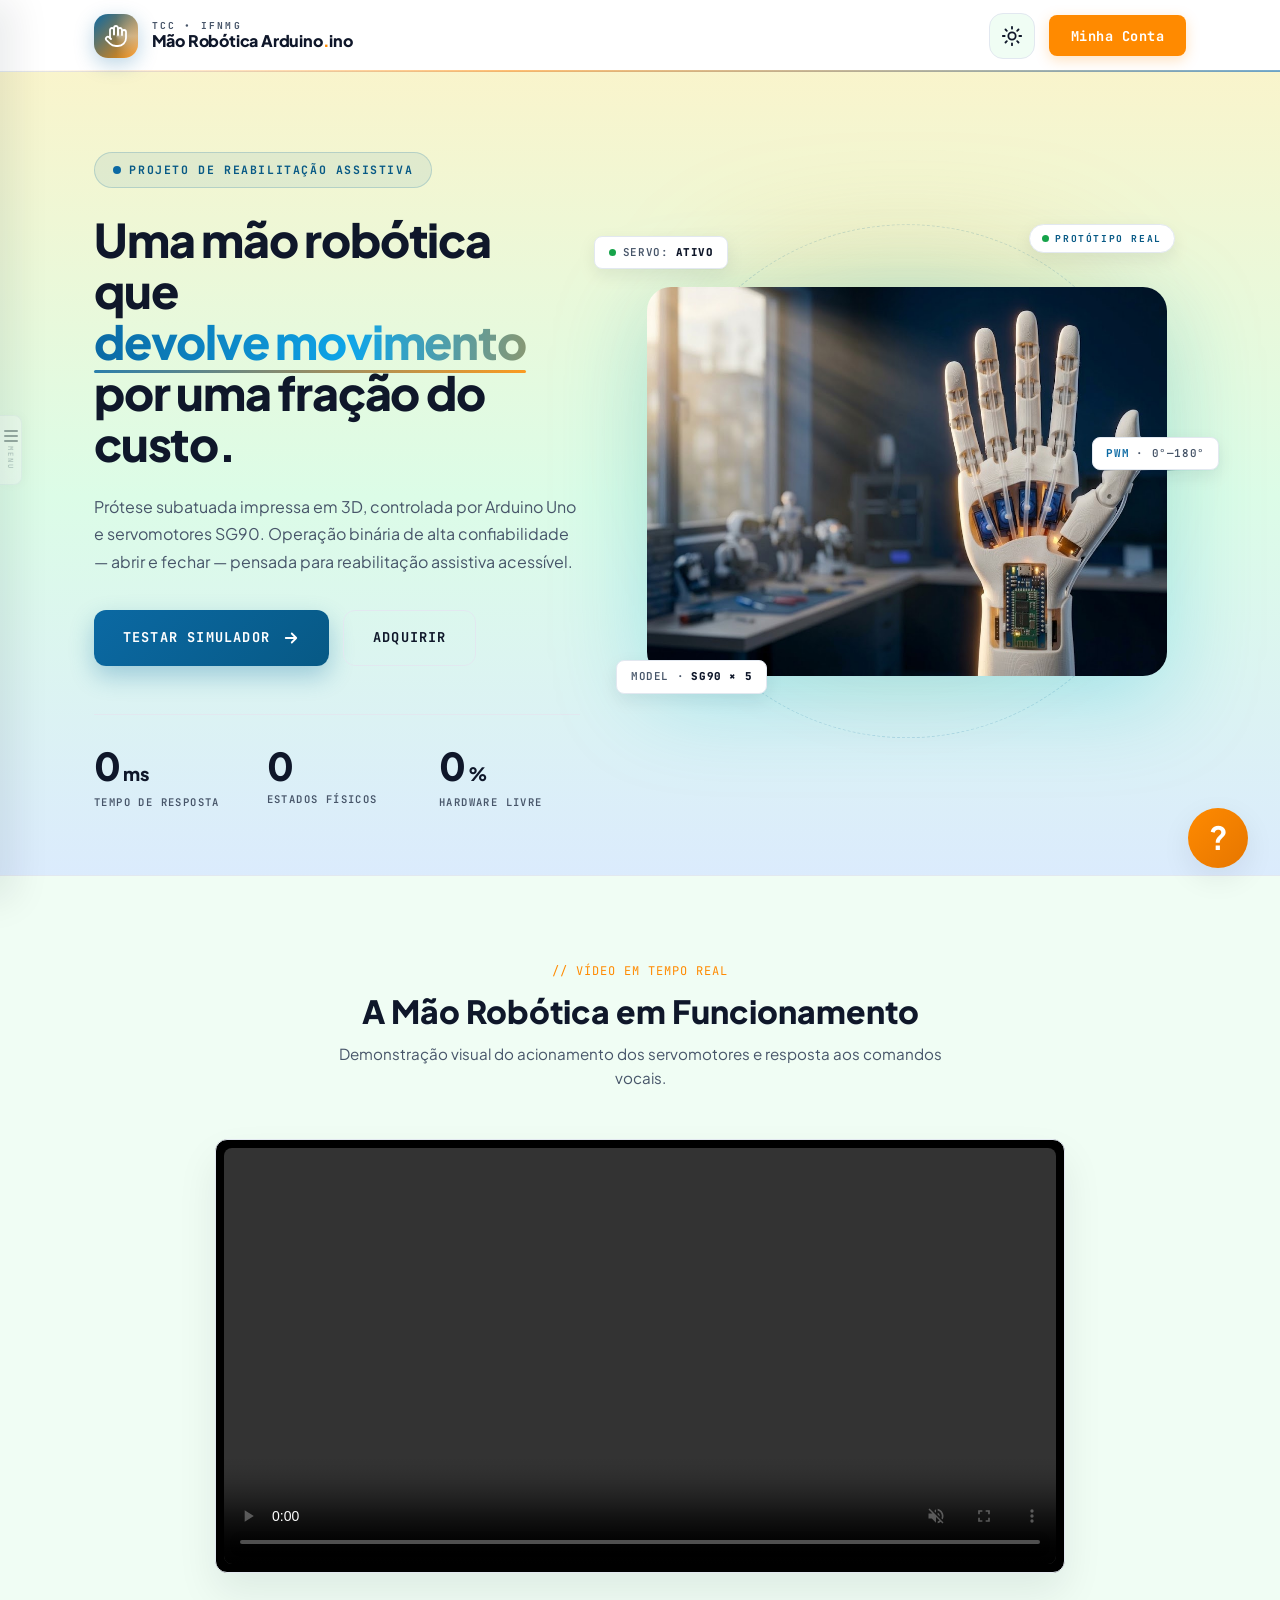
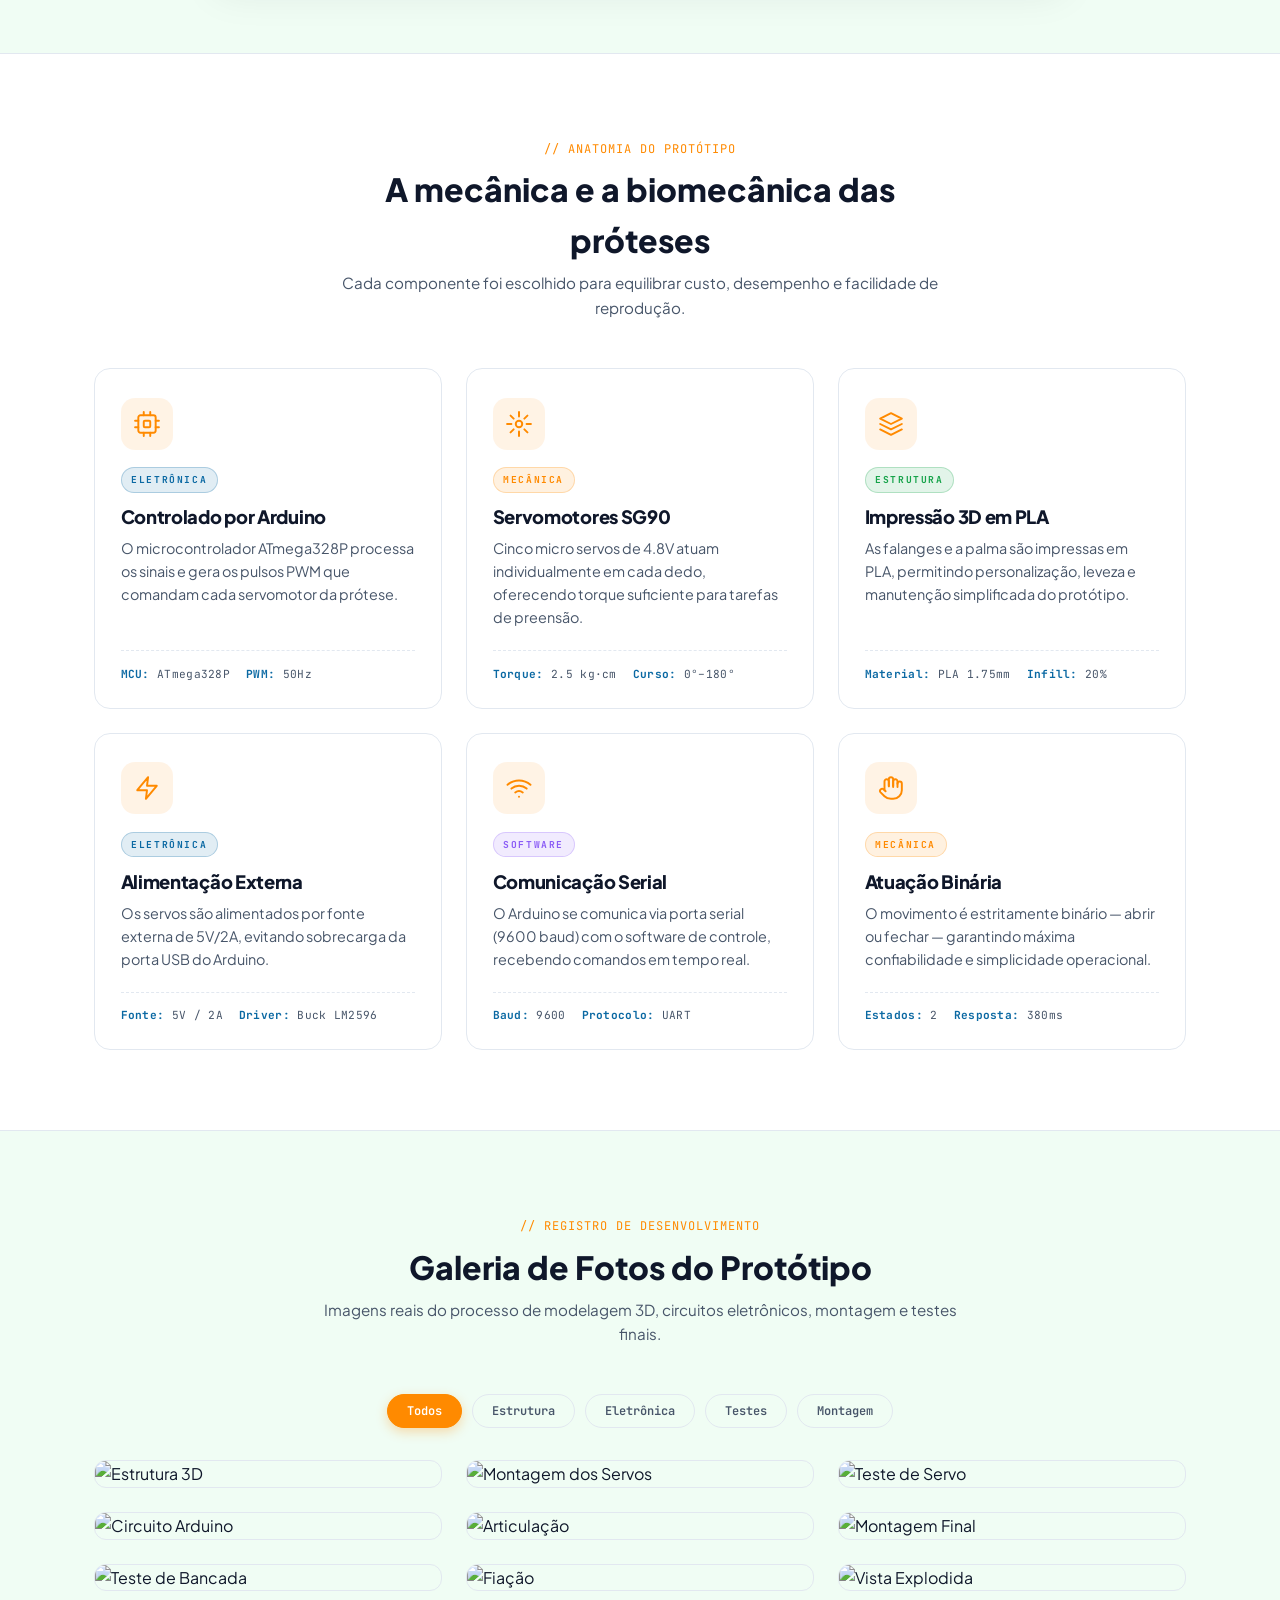
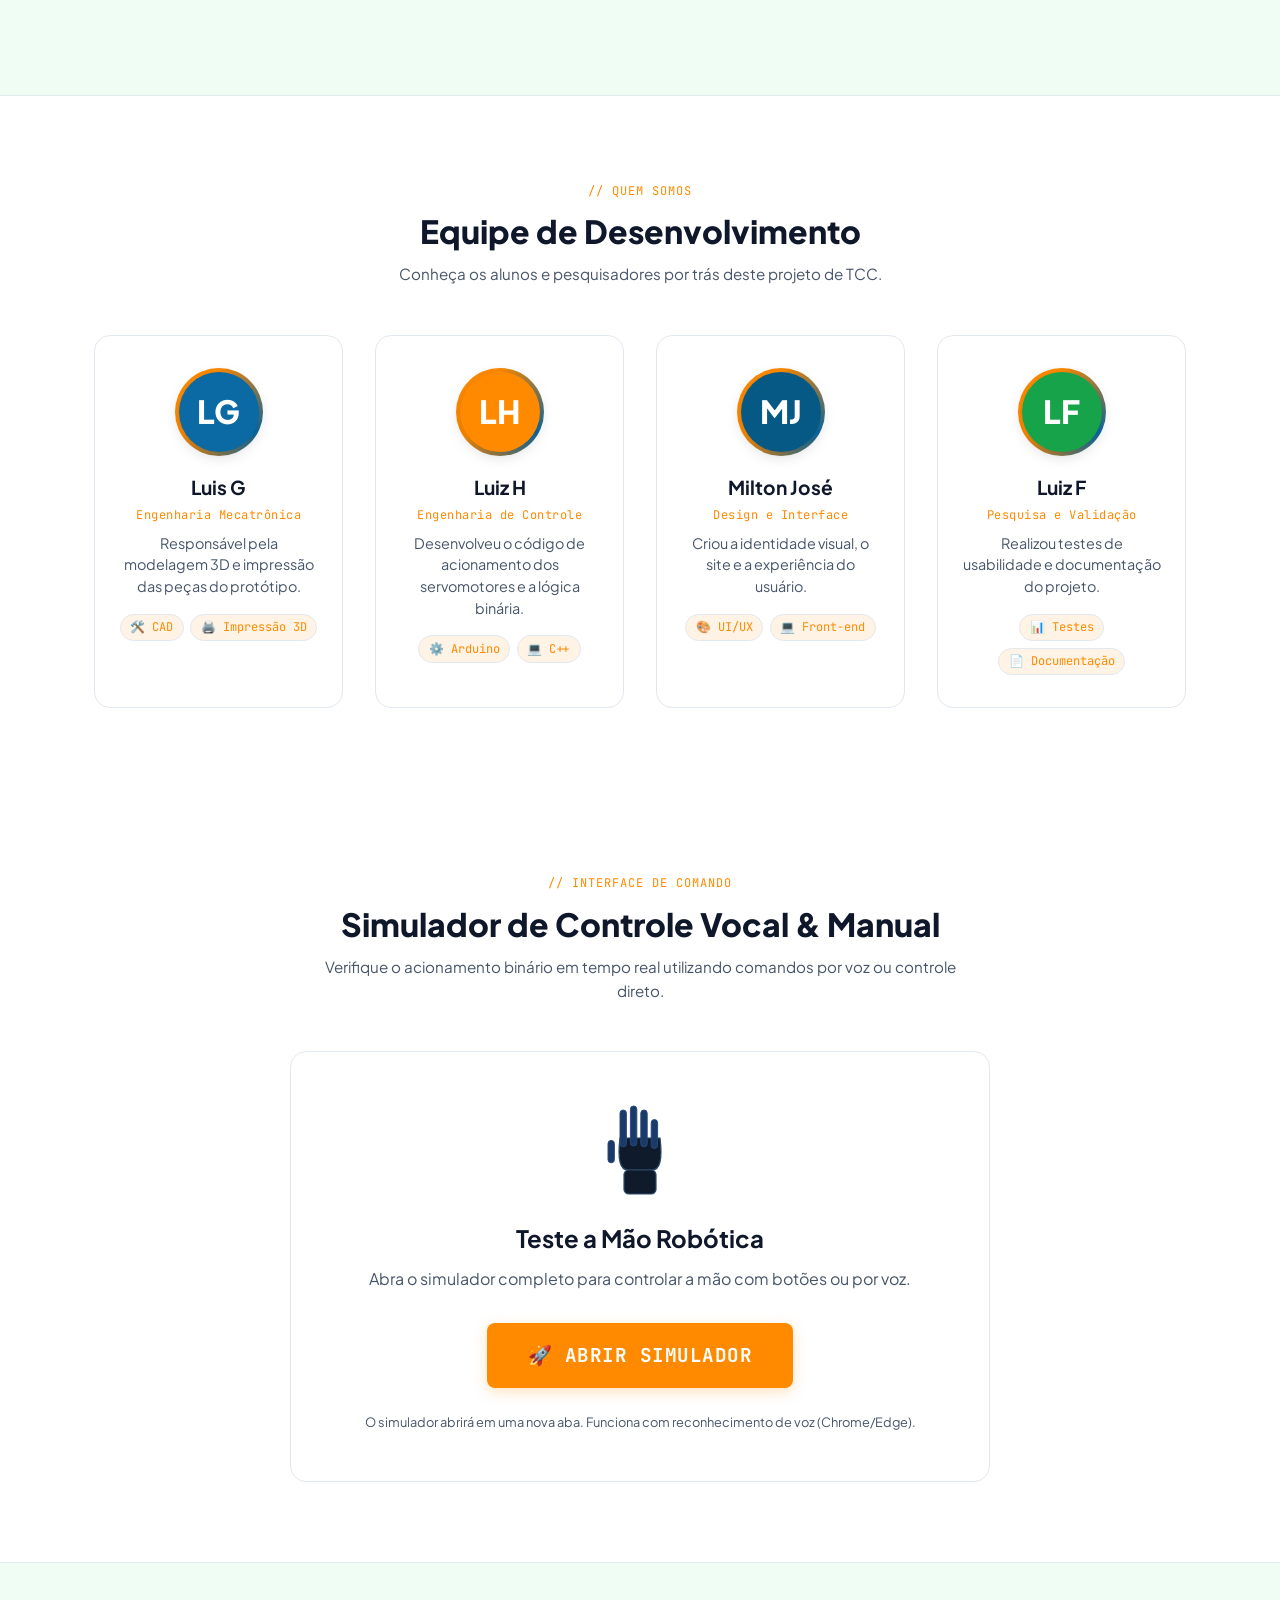
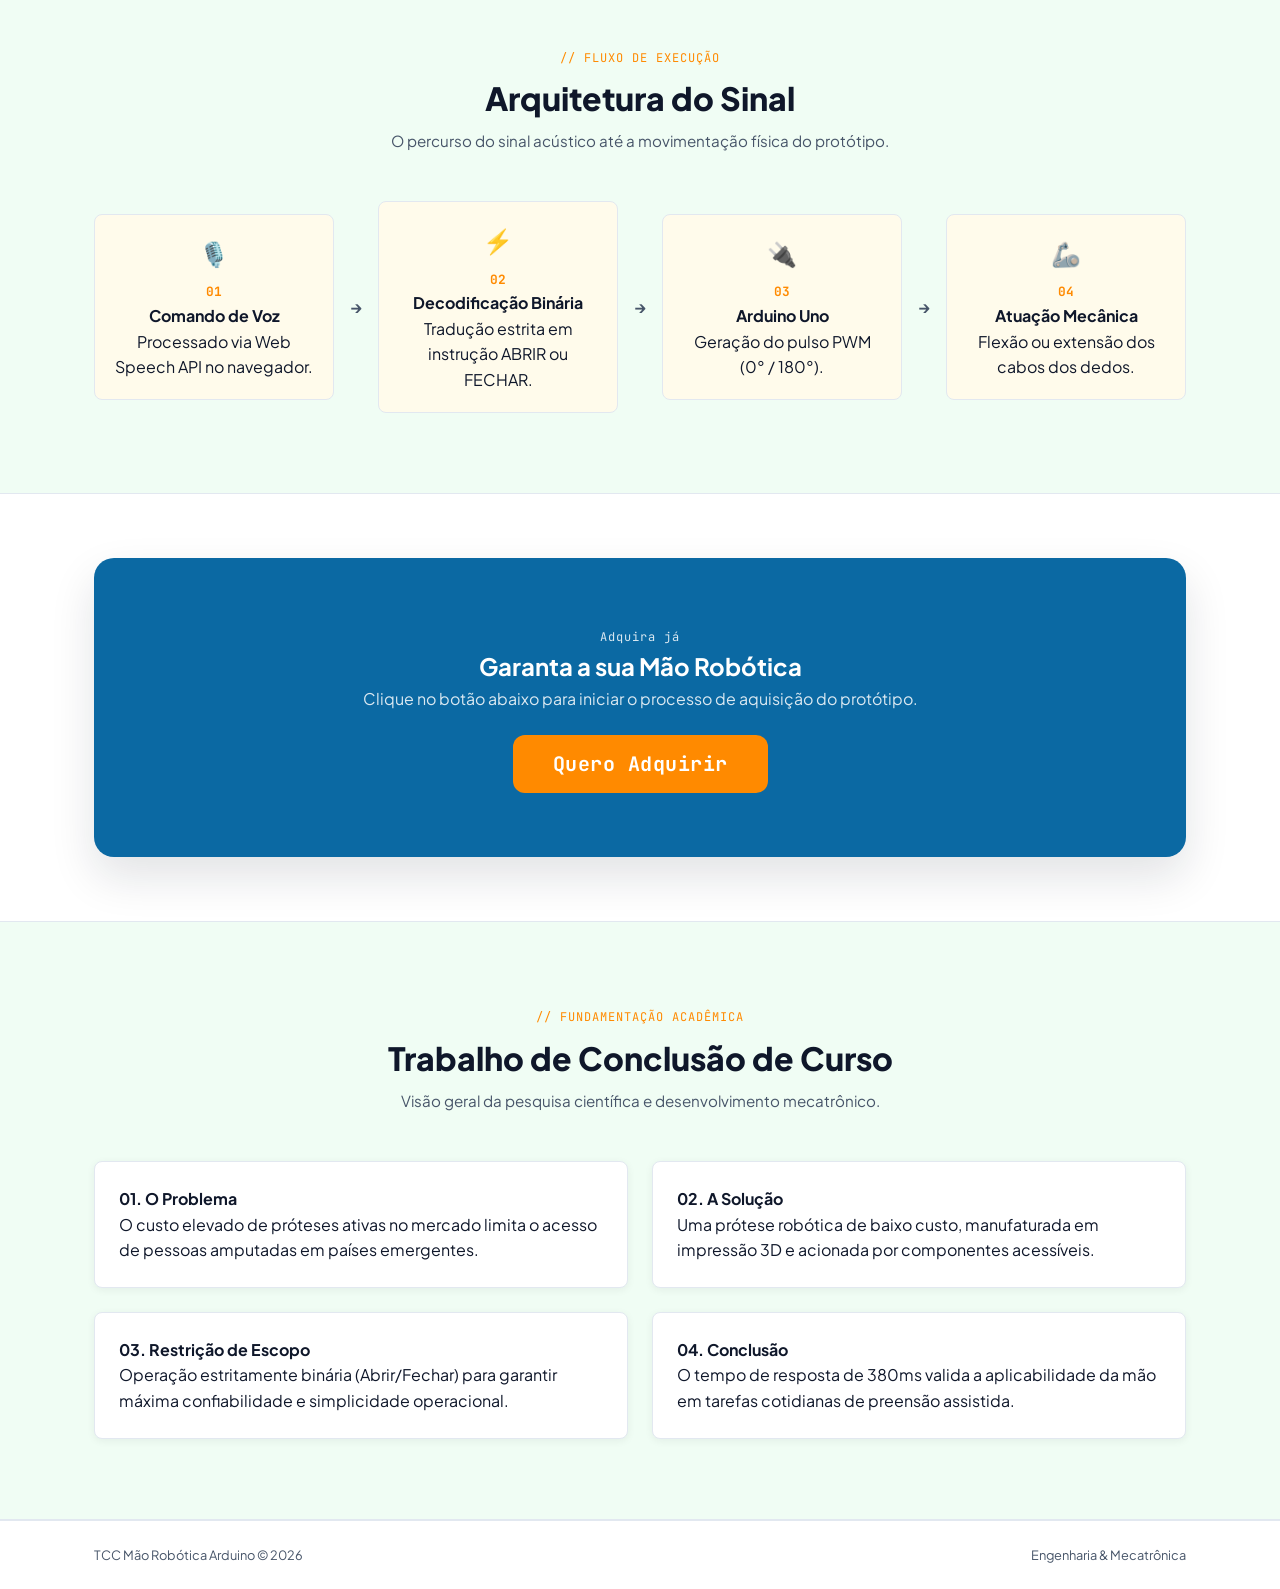
==== index.html @ f08c38d6 "Add files via upload" ====
<!DOCTYPE html>
<html lang="pt-BR" data-theme="light">
<head>
  <meta charset="UTF-8" />
  <meta name="viewport" content="width=device-width, initial-scale=1.0" />
  <title>TCC | Mão Robótica Controlada por Arduino</title>

  <link rel="preconnect" href="https://fonts.googleapis.com" />
  <link rel="preconnect" href="https://fonts.gstatic.com" crossorigin />
  <link href="https://fonts.googleapis.com/css2?family=JetBrains+Mono:ital,wght@0,400;0,600;0,800;1,400&family=Plus+Jakarta+Sans:wght@400;500;600;700;800;900&display=swap" rel="stylesheet" />

  <link rel="stylesheet" href="styles.css" />
</head>
<body>
  
  <canvas id="animated-bg" aria-hidden="true"></canvas>
  <canvas id="bg-canvas-dark"></canvas>
  <canvas id="bg-canvas-light"></canvas>

  <div class="ambient-bg">
    <div class="blob blob-1"></div>
    <div class="blob blob-2"></div>
    <div class="grid-overlay"></div>
  </div>

  <!-- SIDEBAR -->
  <div id="sidebarTriggerZone" class="sidebar-trigger-zone"></div>
  <aside id="hoverSidebar" class="hover-sidebar">
    <div class="sidebar-header">
      <div class="tech-tag">LABORATÓRIO MECATRÔNICO</div>
      <span class="sidebar-title">Mão Robótica v1.0</span>
    </div>
    <nav class="sidebar-nav">
      <a href="#inicio" class="sidebar-link active">Início</a>
      <a href="#demonstracao-video" class="sidebar-link">O Protótipo em Ação</a>
      <a href="#visao-laboratorio" class="sidebar-link">Anatomia do Protótipo</a>
      <a href="#galeria" class="sidebar-link">Galeria do Projeto</a>
      <a href="#equipe" class="sidebar-link">Nossa Equipe</a>
      <a href="#simulador" class="sidebar-link">Simulador Binário</a>
      <a href="#como-funciona" class="sidebar-link">Arquitetura Técnica</a>
      <a href="#reserva" class="sidebar-link">Agendar Teste</a>
      <a href="#tcc-info" class="sidebar-link">Resumo do TCC</a>
    </nav>
    <div class="sidebar-footer">
      <div id="sidebarUserArea">
        <button class="btn btn-outline btn-full" onclick="window.openAuthModal()">Entrar / Cadastrar</button>
      </div>
    </div>
  </aside>

  <div id="sidebarIndicator" class="sidebar-indicator" title="Menu">
    <span class="hamburger-icon">
      <span></span><span></span><span></span>
    </span>
    <span class="indicator-label">MENU</span>
  </div>

  <!-- NAVBAR -->
  <header class="navbar" id="navbar">
    <div class="container nav-content">
      <a href="#inicio" class="brand">
        <div class="brand-icon">
          <svg viewBox="0 0 24 24" fill="none" stroke="currentColor" stroke-width="1.8" stroke-linecap="round" stroke-linejoin="round">
            <path d="M18 11V6a2 2 0 0 0-4 0v5"/>
            <path d="M14 10V4a2 2 0 0 0-4 0v6"/>
            <path d="M10 10.5V6a2 2 0 0 0-4 0v8"/>
            <path d="M18 8a2 2 0 1 1 4 0v6a8 8 0 0 1-8 8h-2c-2.8 0-4.5-.86-5.99-2.34l-3.6-3.6a2 2 0 0 1 2.83-2.82L7 15"/>
          </svg>
        </div>
        <div class="brand-text">
          <span class="brand-tag">TCC • IFNMG</span>
          <span class="brand-name">Mão Robótica Arduino<span class="accent-dot">.</span>ino</span>
        </div>
      </a>

      <div class="nav-right">
        <button id="themeToggleBtn" class="theme-toggle" title="Alternar tema" aria-label="Alternar tema">
          <svg class="theme-icon sun" viewBox="0 0 24 24" fill="none" stroke="currentColor" stroke-width="2" stroke-linecap="round" stroke-linejoin="round">
            <circle cx="12" cy="12" r="4"/>
            <path d="M12 2v2M12 20v2M4.93 4.93l1.41 1.41M17.66 17.66l1.41 1.41M2 12h2M20 12h2M4.93 19.07l1.41-1.41M17.66 6.34l1.41-1.41"/>
          </svg>
          <svg class="theme-icon moon" viewBox="0 0 24 24" fill="none" stroke="currentColor" stroke-width="2" stroke-linecap="round" stroke-linejoin="round">
            <path d="M21 12.79A9 9 0 1 1 11.21 3 7 7 0 0 0 21 12.79z"/>
          </svg>
        </button>

        <div id="topUserNav">
          <button class="btn btn-primary" onclick="window.openAuthModal()">Minha Conta</button>
        </div>
      </div>
    </div>
  </header>

  <div id="systemToast" class="system-toast hidden"></div>

  <main>
    <!-- HERO -->
    <section id="inicio" class="hero-section">
      <div class="container hero-grid">
        <div class="hero-data">
          <div class="tech-badge badge-live">
            <span class="live-dot"></span>
            PROJETO DE REABILITAÇÃO ASSISTIVA
          </div>

          <h1 class="hero-title">
            Uma mão robótica que
            <span class="hero-gradient">devolve movimento</span>
            por uma fração do custo.
          </h1>

          <p class="hero-description">
            Prótese subatuada impressa em 3D, controlada por Arduino Uno e
            servomotores SG90. Operação binária de alta confiabilidade —
            abrir e fechar — pensada para reabilitação assistiva acessível.
          </p>

          <div class="hero-actions">
            <a href="simulador.html" class="btn-hero-primary">
              <span>TESTAR SIMULADOR</span>
              <svg viewBox="0 0 24 24" fill="none" stroke="currentColor" stroke-width="2.4" stroke-linecap="round" stroke-linejoin="round" class="arrow-icon">
                <path d="M5 12h14M13 6l6 6-6 6"/>
              </svg>
            </a>
            <a href="#como-funciona" class="btn-hero-outline">ADQUIRIR</a>
          </div>

          <div class="proof-bar">
            <div class="proof-card">
              <div class="proof-value">
                <span class="proof-number" data-target="380">0</span><span class="proof-unit">ms</span>
              </div>
              <div class="proof-label">TEMPO DE RESPOSTA</div>
            </div>
            <div class="proof-card">
              <div class="proof-value"><span class="proof-number" data-target="2">0</span></div>
              <div class="proof-label">ESTADOS FÍSICOS</div>
            </div>
            <div class="proof-card">
              <div class="proof-value">
                <span class="proof-number" data-target="100">0</span><span class="proof-unit">%</span>
              </div>
              <div class="proof-label">HARDWARE LIVRE</div>
            </div>
          </div>
        </div>

        <div class="hero-display" data-parallax>
          <div class="hero-hand-stage">
            <div class="float-label label-tl"><span class="label-dot"></span>SERVO: <strong>ATIVO</strong></div>
            <div class="float-label label-r"><span class="label-mono">PWM</span> · 0°—180°</div>
            <div class="float-label label-bl">MODEL · <strong>SG90 × 5</strong></div>

            <div class="hero-ring ring-outer"></div>
            <div class="hero-ring ring-inner"></div>
            <div class="hero-image-glow"></div>

            <img id="heroHandImage" src="imagemmao.jpg" alt="Protótipo da Mão Robótica Arduino" class="hero-hand-image" loading="eager" draggable="false" />

            <div class="hero-image-badge"><span class="badge-dot"></span>PROTÓTIPO REAL</div>
          </div>
        </div>
      </div>
    </section>

    <!-- VÍDEO -->
    <section id="demonstracao-video" class="section-block bg-glass">
      <div class="container">
        <div class="section-header">
          <span class="section-subtitle">// VÍDEO EM TEMPO REAL</span>
          <h2>A Mão Robótica em Funcionamento</h2>
          <p>Demonstração visual do acionamento dos servomotores e resposta aos comandos vocais.</p>
        </div>
        <div class="video-showcase-box">
          <div class="video-frame" style="background: #000; padding: 0.5rem; border-radius: 12px;">
            <video controls autoplay muted loop style="width:100%; max-height:500px; border-radius:8px; display:block;">
              <source src="videomao.mp4" type="video/mp4">
              Seu navegador não suporta vídeo HTML5.
            </video>
          </div>
        </div>
      </div>
    </section>

    <!-- ANATOMIA -->
    <section id="visao-laboratorio" class="section-block">
      <div class="container">
        <div class="section-header">
          <span class="section-subtitle">// ANATOMIA DO PROTÓTIPO</span>
          <h2>A mecânica e a biomecânica das próteses</h2>
          <p>Cada componente foi escolhido para equilibrar custo, desempenho e facilidade de reprodução.</p>
        </div>

        <div class="anatomy-grid">
          <div class="anatomy-card" data-part="arduino">
            <div class="anatomy-icon"><svg viewBox="0 0 24 24" fill="none" stroke="currentColor" stroke-width="1.8" stroke-linecap="round" stroke-linejoin="round"><rect x="4" y="4" width="16" height="16" rx="2"/><rect x="9" y="9" width="6" height="6" rx="1"/><path d="M9 1v3M15 1v3M9 20v3M15 20v3M1 9h3M1 15h3M20 9h3M20 15h3"/></svg></div>
            <span class="anatomy-tag tag-eletronica">ELETRÔNICA</span>
            <h3>Controlado por Arduino</h3>
            <p>O microcontrolador ATmega328P processa os sinais e gera os pulsos PWM que comandam cada servomotor da prótese.</p>
            <div class="anatomy-specs"><span><strong>MCU:</strong> ATmega328P</span><span><strong>PWM:</strong> 50Hz</span></div>
          </div>
          <div class="anatomy-card" data-part="servos">
            <div class="anatomy-icon"><svg viewBox="0 0 24 24" fill="none" stroke="currentColor" stroke-width="1.8" stroke-linecap="round" stroke-linejoin="round"><circle cx="12" cy="12" r="3"/><path d="M12 1v4M12 19v4M4.22 4.22l2.83 2.83M16.95 16.95l2.83 2.83M1 12h4M19 12h4M4.22 19.78l2.83-2.83M16.95 7.05l2.83-2.83"/></svg></div>
            <span class="anatomy-tag tag-mecanica">MECÂNICA</span>
            <h3>Servomotores SG90</h3>
            <p>Cinco micro servos de 4.8V atuam individualmente em cada dedo, oferecendo torque suficiente para tarefas de preensão.</p>
            <div class="anatomy-specs"><span><strong>Torque:</strong> 2.5 kg·cm</span><span><strong>Curso:</strong> 0°–180°</span></div>
          </div>
          <div class="anatomy-card" data-part="estrutura">
            <div class="anatomy-icon"><svg viewBox="0 0 24 24" fill="none" stroke="currentColor" stroke-width="1.8" stroke-linecap="round" stroke-linejoin="round"><path d="M12 2L2 7l10 5 10-5-10-5z"/><path d="M2 17l10 5 10-5"/><path d="M2 12l10 5 10-5"/></svg></div>
            <span class="anatomy-tag tag-estrutura">ESTRUTURA</span>
            <h3>Impressão 3D em PLA</h3>
            <p>As falanges e a palma são impressas em PLA, permitindo personalização, leveza e manutenção simplificada do protótipo.</p>
            <div class="anatomy-specs"><span><strong>Material:</strong> PLA 1.75mm</span><span><strong>Infill:</strong> 20%</span></div>
          </div>
          <div class="anatomy-card" data-part="alimentacao">
            <div class="anatomy-icon"><svg viewBox="0 0 24 24" fill="none" stroke="currentColor" stroke-width="1.8" stroke-linecap="round" stroke-linejoin="round"><path d="M13 2L3 14h9l-1 8 10-12h-9l1-8z"/></svg></div>
            <span class="anatomy-tag tag-eletronica">ELETRÔNICA</span>
            <h3>Alimentação Externa</h3>
            <p>Os servos são alimentados por fonte externa de 5V/2A, evitando sobrecarga da porta USB do Arduino.</p>
            <div class="anatomy-specs"><span><strong>Fonte:</strong> 5V / 2A</span><span><strong>Driver:</strong> Buck LM2596</span></div>
          </div>
          <div class="anatomy-card" data-part="comunicacao">
            <div class="anatomy-icon"><svg viewBox="0 0 24 24" fill="none" stroke="currentColor" stroke-width="1.8" stroke-linecap="round" stroke-linejoin="round"><path d="M5 12.55a11 11 0 0 1 14.08 0"/><path d="M1.42 9a16 16 0 0 1 21.16 0"/><path d="M8.53 16.11a6 6 0 0 1 6.95 0"/><line x1="12" y1="20" x2="12.01" y2="20"/></svg></div>
            <span class="anatomy-tag tag-software">SOFTWARE</span>
            <h3>Comunicação Serial</h3>
            <p>O Arduino se comunica via porta serial (9600 baud) com o software de controle, recebendo comandos em tempo real.</p>
            <div class="anatomy-specs"><span><strong>Baud:</strong> 9600</span><span><strong>Protocolo:</strong> UART</span></div>
          </div>
          <div class="anatomy-card" data-part="atuacao">
            <div class="anatomy-icon"><svg viewBox="0 0 24 24" fill="none" stroke="currentColor" stroke-width="1.8" stroke-linecap="round" stroke-linejoin="round"><path d="M18 11V6a2 2 0 0 0-4 0v5"/><path d="M14 10V4a2 2 0 0 0-4 0v6"/><path d="M10 10.5V6a2 2 0 0 0-4 0v8"/><path d="M18 8a2 2 0 1 1 4 0v6a8 8 0 0 1-8 8h-2c-2.8 0-4.5-.86-5.99-2.34l-3.6-3.6a2 2 0 0 1 2.83-2.82L7 15"/></svg></div>
            <span class="anatomy-tag tag-mecanica">MECÂNICA</span>
            <h3>Atuação Binária</h3>
            <p>O movimento é estritamente binário — abrir ou fechar — garantindo máxima confiabilidade e simplicidade operacional.</p>
            <div class="anatomy-specs"><span><strong>Estados:</strong> 2</span><span><strong>Resposta:</strong> 380ms</span></div>
          </div>
        </div>
      </div>
    </section>

    <!-- GALERIA -->
    <section id="galeria" class="section-block bg-glass">
      <div class="container">
        <div class="section-header">
          <span class="section-subtitle">// REGISTRO DE DESENVOLVIMENTO</span>
          <h2>Galeria de Fotos do Protótipo</h2>
          <p>Imagens reais do processo de modelagem 3D, circuitos eletrônicos, montagem e testes finais.</p>
        </div>

        <div class="gallery-filters">
          <button class="filter-btn active" data-filter="all">Todos</button>
          <button class="filter-btn" data-filter="estrutura">Estrutura</button>
          <button class="filter-btn" data-filter="eletronica">Eletrônica</button>
          <button class="filter-btn" data-filter="teste">Testes</button>
          <button class="filter-btn" data-filter="montagem">Montagem</button>
        </div>

        <div class="gallery-grid masonry">
          <div class="gallery-item" data-category="estrutura" onclick="window.openLightbox('https://images.unsplash.com/photo-1615821086331-834e5c7d1d6d?auto=format&fit=crop&w=1200&q=80', 'Impressão 3D e Estrutura Mecânica - Falanges')">
            <img src="https://images.unsplash.com/photo-1615821086331-834e5c7d1d6d?auto=format&fit=crop&w=600&q=80" alt="Estrutura 3D" />
            <div class="gallery-overlay"><span class="gallery-tag">ESTRUTURA</span><h4>Impressão 3D dos Falanges</h4></div>
          </div>
          <div class="gallery-item" data-category="eletronica" onclick="window.openLightbox('https://images.unsplash.com/photo-1553406830-ef2513450d76?auto=format&fit=crop&w=1200&q=80', 'Placa de Controle Arduino e Fiação')">
            <img src="https://images.unsplash.com/photo-1553406830-ef2513450d76?auto=format&fit=crop&w=600&q=80" alt="Circuito Arduino" />
            <div class="gallery-overlay"><span class="gallery-tag">ELETRÔNICA</span><h4>Módulo Arduino & Servos</h4></div>
          </div>
          <div class="gallery-item" data-category="teste" onclick="window.openLightbox('https://images.unsplash.com/photo-1581091226825-a6a2a5aee158?auto=format&fit=crop&w=1200&q=80', 'Protótipo Completo em Teste de Bancada')">
            <img src="https://images.unsplash.com/photo-1581091226825-a6a2a5aee158?auto=format&fit=crop&w=600&q=80" alt="Teste de Bancada" />
            <div class="gallery-overlay"><span class="gallery-tag">TESTE</span><h4>Ensaio de Preensão</h4></div>
          </div>
          <div class="gallery-item" data-category="montagem" onclick="window.openLightbox('https://images.unsplash.com/photo-1581092335397-9583eb92d232?auto=format&fit=crop&w=1200&q=80', 'Montagem dos Servomotores na Palma')">
            <img src="https://images.unsplash.com/photo-1581092335397-9583eb92d232?auto=format&fit=crop&w=600&q=80" alt="Montagem dos Servos" />
            <div class="gallery-overlay"><span class="gallery-tag">MONTAGEM</span><h4>Instalação dos Servos</h4></div>
          </div>
          <div class="gallery-item" data-category="estrutura" onclick="window.openLightbox('https://images.unsplash.com/photo-1581092160562-40aa08e78837?auto=format&fit=crop&w=1200&q=80', 'Detalhe da Articulação dos Dedos')">
            <img src="https://images.unsplash.com/photo-1581092160562-40aa08e78837?auto=format&fit=crop&w=600&q=80" alt="Articulação" />
            <div class="gallery-overlay"><span class="gallery-tag">ESTRUTURA</span><h4>Detalhe da Articulação</h4></div>
          </div>
          <div class="gallery-item" data-category="eletronica" onclick="window.openLightbox('https://images.unsplash.com/photo-1555664424-778a1e5e1b48?auto=format&fit=crop&w=1200&q=80', 'Fiação e Conexões Elétricas')">
            <img src="https://images.unsplash.com/photo-1555664424-778a1e5e1b48?auto=format&fit=crop&w=600&q=80" alt="Fiação" />
            <div class="gallery-overlay"><span class="gallery-tag">ELETRÔNICA</span><h4>Fiação e Conexões</h4></div>
          </div>
          <div class="gallery-item" data-category="teste" onclick="window.openLightbox('https://images.unsplash.com/photo-1581093458791-9f302e6d4a4e?auto=format&fit=crop&w=1200&q=80', 'Teste de Resposta dos Servomotores')">
            <img src="https://images.unsplash.com/photo-1581093458791-9f302e6d4a4e?auto=format&fit=crop&w=600&q=80" alt="Teste de Servo" />
            <div class="gallery-overlay"><span class="gallery-tag">TESTE</span><h4>Teste de Resposta</h4></div>
          </div>
          <div class="gallery-item" data-category="montagem" onclick="window.openLightbox('https://images.unsplash.com/photo-1581092918056-0c4c3acd3789?auto=format&fit=crop&w=1200&q=80', 'Montagem Final da Mão Robótica')">
            <img src="https://images.unsplash.com/photo-1581092918056-0c4c3acd3789?auto=format&fit=crop&w=600&q=80" alt="Montagem Final" />
            <div class="gallery-overlay"><span class="gallery-tag">MONTAGEM</span><h4>Montagem Final</h4></div>
          </div>
          <div class="gallery-item" data-category="estrutura" onclick="window.openLightbox('https://images.unsplash.com/photo-1581092580497-e0d23cbdf1dc?auto=format&fit=crop&w=1200&q=80', 'Vista Explodida da Estrutura')">
            <img src="https://images.unsplash.com/photo-1581092580497-e0d23cbdf1dc?auto=format&fit=crop&w=600&q=80" alt="Vista Explodida" />
            <div class="gallery-overlay"><span class="gallery-tag">ESTRUTURA</span><h4>Vista Explodida</h4></div>
          </div>
        </div>
      </div>
    </section>

    <!-- EQUIPE -->
    <section id="equipe" class="section-block">
      <div class="container">
        <div class="section-header">
          <span class="section-subtitle">// QUEM SOMOS</span>
          <h2>Equipe de Desenvolvimento</h2>
          <p>Conheça os alunos e pesquisadores por trás deste projeto de TCC.</p>
        </div>
        <div class="team-grid">
          <div class="team-card" data-tilt>
            <div class="team-avatar-ring"><div class="team-avatar" style="background: var(--institucional);"><span>LG</span></div></div>
            <h3>Luis G</h3><p class="team-role">Engenharia Mecatrônica</p>
            <p class="team-desc">Responsável pela modelagem 3D e impressão das peças do protótipo.</p>
            <div class="team-skills"><span class="skill-chip">🛠️ CAD</span><span class="skill-chip">🖨️ Impressão 3D</span></div>
          </div>
          <div class="team-card" data-tilt>
            <div class="team-avatar-ring"><div class="team-avatar" style="background: var(--accent);"><span>LH</span></div></div>
            <h3>Luiz H</h3><p class="team-role">Engenharia de Controle</p>
            <p class="team-desc">Desenvolveu o código de acionamento dos servomotores e a lógica binária.</p>
            <div class="team-skills"><span class="skill-chip">⚙️ Arduino</span><span class="skill-chip">💻 C++</span></div>
          </div>
          <div class="team-card" data-tilt>
            <div class="team-avatar-ring"><div class="team-avatar" style="background: var(--institucional-dark);"><span>MJ</span></div></div>
            <h3>Milton José</h3><p class="team-role">Design e Interface</p>
            <p class="team-desc">Criou a identidade visual, o site e a experiência do usuário.</p>
            <div class="team-skills"><span class="skill-chip">🎨 UI/UX</span><span class="skill-chip">💻 Front-end</span></div>
          </div>
          <div class="team-card" data-tilt>
            <div class="team-avatar-ring"><div class="team-avatar" style="background: var(--success);"><span>LF</span></div></div>
            <h3>Luiz F</h3><p class="team-role">Pesquisa e Validação</p>
            <p class="team-desc">Realizou testes de usabilidade e documentação do projeto.</p>
            <div class="team-skills"><span class="skill-chip">📊 Testes</span><span class="skill-chip">📄 Documentação</span></div>
          </div>
        </div>
      </div>
    </section>

    <!-- SIMULADOR -->
    <section id="simulador" class="section-block">
      <div class="container">
        <div class="section-header">
          <span class="section-subtitle">// INTERFACE DE COMANDO</span>
          <h2>Simulador de Controle Vocal & Manual</h2>
          <p>Verifique o acionamento binário em tempo real utilizando comandos por voz ou controle direto.</p>
        </div>
        <div style="text-align:center; background: var(--bg-card); border: 1px solid var(--border); border-radius: 16px; padding: 3rem 2rem; max-width: 700px; margin: 0 auto;">
          <div style="width: 80px; height: 100px; margin: 0 auto 1.2rem;">
            <svg viewBox="0 0 100 120" xmlns="http://www.w3.org/2000/svg" style="width:100%; height:100%; display:block;">
              <style>
                .hand-palm-s { fill: #0f1a2a; stroke: #2a4a6a; stroke-width: 1.5; }
                .hand-finger-s { fill: #1a3a6a; stroke: #2a4a7a; stroke-width: 1.2; transform-origin: bottom; animation: fingerMove 2.8s ease-in-out infinite alternate; }
                @keyframes fingerMove { 0% { transform: scaleY(1); } 100% { transform: scaleY(0.3); } }
              </style>
              <path d="M 25,45 Q 20,85 35,85 L 65,85 Q 80,85 75,45 Z" class="hand-palm-s" />
              <rect x="30" y="85" width="40" height="30" rx="6" class="hand-palm-s" />
              <g class="hand-finger-s" style="transform-origin: 14px 72px;"><rect x="10" y="48" width="8" height="28" rx="4" /></g>
              <g class="hand-finger-s" style="transform-origin: 29px 52px;"><rect x="25" y="10" width="8" height="46" rx="4" /></g>
              <g class="hand-finger-s" style="transform-origin: 42px 52px;"><rect x="38" y="5" width="8" height="50" rx="4" /></g>
              <g class="hand-finger-s" style="transform-origin: 55px 52px;"><rect x="51" y="10" width="8" height="46" rx="4" /></g>
              <g class="hand-finger-s" style="transform-origin: 68px 52px;"><rect x="64" y="22" width="8" height="36" rx="4" /></g>
            </svg>
          </div>
          <h3 style="font-size: 1.5rem; margin-bottom: 0.5rem;">Teste a Mão Robótica</h3>
          <p style="color: var(--text-muted); margin-bottom: 2rem;">Abra o simulador completo para controlar a mão com botões ou por voz.</p>
          <a href="simulador.html" target="_blank" class="btn btn-primary" style="font-size:1.2rem; padding:1rem 2.5rem;">🚀 ABRIR SIMULADOR</a>
          <p style="margin-top: 1.5rem; font-size: 0.8rem; color: var(--text-muted);">O simulador abrirá em uma nova aba. Funciona com reconhecimento de voz (Chrome/Edge).</p>
        </div>
      </div>
    </section>

    <!-- PIPELINE -->
    <section id="como-funciona" class="section-block bg-glass">
      <div class="container">
        <div class="section-header">
          <span class="section-subtitle">// FLUXO DE EXECUÇÃO</span>
          <h2>Arquitetura do Sinal</h2>
          <p>O percurso do sinal acústico até a movimentação física do protótipo.</p>
        </div>
        <div class="pipeline-grid">
          <div class="pipe-step"><div class="pipe-icon">🎙️</div><span class="pipe-num">01</span><h4>Comando de Voz</h4><p>Processado via Web Speech API no navegador.</p></div>
          <div class="pipe-arrow">→</div>
          <div class="pipe-step"><div class="pipe-icon">⚡</div><span class="pipe-num">02</span><h4>Decodificação Binária</h4><p>Tradução estrita em instrução ABRIR ou FECHAR.</p></div>
          <div class="pipe-arrow">→</div>
          <div class="pipe-step"><div class="pipe-icon">🔌</div><span class="pipe-num">03</span><h4>Arduino Uno</h4><p>Geração do pulso PWM (0° / 180°).</p></div>
          <div class="pipe-arrow">→</div>
          <div class="pipe-step"><div class="pipe-icon">🦾</div><span class="pipe-num">04</span><h4>Atuação Mecânica</h4><p>Flexão ou extensão dos cabos dos dedos.</p></div>
        </div>
      </div>
    </section>

    <!-- RESERVA -->
    <section id="reserva" class="section-block cta-block">
      <div class="container">
        <div class="cta-card">
          <span class="section-subtitle">Adquira já</span>
          <h2>Garanta a sua Mão Robótica</h2>
          <p>Clique no botão abaixo para iniciar o processo de aquisição do protótipo.</p>
          <button id="btnAdquirir" class="btn btn-cta">Quero Adquirir</button>
          <div id="msgLoginNecessario" class="login-hint" style="display:none;">Faça login para prosseguir com a aquisição.</div>
        </div>
      </div>
    </section>

    <!-- TCC INFO -->
    <section id="tcc-info" class="section-block bg-glass">
      <div class="container">
        <div class="section-header">
          <span class="section-subtitle">// FUNDAMENTAÇÃO ACADÊMICA</span>
          <h2>Trabalho de Conclusão de Curso</h2>
          <p>Visão geral da pesquisa científica e desenvolvimento mecatrônico.</p>
        </div>
        <div class="academic-grid">
          <div class="academic-card"><h4>01. O Problema</h4><p>O custo elevado de próteses ativas no mercado limita o acesso de pessoas amputadas em países emergentes.</p></div>
          <div class="academic-card"><h4>02. A Solução</h4><p>Uma prótese robótica de baixo custo, manufaturada em impressão 3D e acionada por componentes acessíveis.</p></div>
          <div class="academic-card"><h4>03. Restrição de Escopo</h4><p>Operação estritamente binária (Abrir/Fechar) para garantir máxima confiabilidade e simplicidade operacional.</p></div>
          <div class="academic-card"><h4>04. Conclusão</h4><p>O tempo de resposta de 380ms valida a aplicabilidade da mão em tarefas cotidianas de preensão assistida.</p></div>
        </div>
      </div>
    </section>
  </main>

  <!-- MODAL AUTENTICAÇÃO PREMIUM -->
  <div id="authModal" class="modal-backdrop">
    <div class="modal-card auth-card">
      <button class="modal-close-btn" onclick="window.closeAuthModal()">&times;</button>
      
      <div class="auth-header">
        <div class="auth-icon-header">
          <svg viewBox="0 0 24 24" fill="none" stroke="currentColor" stroke-width="2" stroke-linecap="round" stroke-linejoin="round">
            <path d="M20 21v-2a4 4 0 0 0-4-4H8a4 4 0 0 0-4 4v2"></path>
            <circle cx="12" cy="7" r="4"></circle>
          </svg>
        </div>
        <h2 id="authTitle">Bem-vindo de volta</h2>
        <p id="authSubtitle">Acesse sua conta para gerenciar o projeto</p>
      </div>

      <div class="auth-tabs">
        <button id="tabBtnLogin" class="tab-btn active" onclick="window.switchAuthTab('login')">Entrar</button>
        <button id="tabBtnRegister" class="tab-btn" onclick="window.switchAuthTab('register')">Criar Conta</button>
      </div>
      
      <div id="authAlert" class="auth-alert hidden"></div>
      
      <form id="loginForm" class="auth-form-content">
        <div class="field-group input-icon-group">
          <label for="loginEmail">E-mail</label>
          <div class="input-wrapper">
            <svg class="input-icon" viewBox="0 0 24 24" fill="none" stroke="currentColor" stroke-width="2"><path d="M4 4h16c1.1 0 2 .9 2 2v12c0 1.1-.9 2-2 2H4c-1.1 0-2-.9-2-2V6c0-1.1.9-2 2-2z"></path><polyline points="22,6 12,13 2,6"></polyline></svg>
            <input type="email" id="loginEmail" class="input-ctrl" placeholder="seu@email.com" required />
          </div>
        </div>
        <div class="field-group input-icon-group">
          <label for="loginPassword">Senha</label>
          <div class="input-wrapper">
            <svg class="input-icon" viewBox="0 0 24 24" fill="none" stroke="currentColor" stroke-width="2"><rect x="3" y="11" width="18" height="11" rx="2" ry="2"></rect><path d="M7 11V7a5 5 0 0 1 10 0v4"></path></svg>
            <input type="password" id="loginPassword" class="input-ctrl" placeholder="••••••••" required />
            <button type="button" class="toggle-password" onclick="togglePassword('loginPassword', this)">👁️</button>
          </div>
        </div>
        <div class="auth-options">
          <a href="#" onclick="window.resetPassword(event)" class="forgot-link">Esqueceu a senha?</a>
        </div>
        <button type="submit" class="btn btn-primary btn-full" id="btnLoginSubmit">
          <span class="btn-text">Entrar</span>
          <span class="spinner hidden"></span>
        </button>
      </form>

      <form id="registerForm" class="auth-form-content hidden">
        <div class="field-group input-icon-group">
          <label for="regName">Nome Completo</label>
          <div class="input-wrapper">
            <svg class="input-icon" viewBox="0 0 24 24" fill="none" stroke="currentColor" stroke-width="2"><path d="M20 21v-2a4 4 0 0 0-4-4H8a4 4 0 0 0-4 4v2"></path><circle cx="12" cy="7" r="4"></circle></svg>
            <input type="text" id="regName" class="input-ctrl" placeholder="Seu nome completo" required />
          </div>
        </div>
        <div class="field-group input-icon-group">
          <label for="regEmail">E-mail</label>
          <div class="input-wrapper">
            <svg class="input-icon" viewBox="0 0 24 24" fill="none" stroke="currentColor" stroke-width="2"><path d="M4 4h16c1.1 0 2 .9 2 2v12c0 1.1-.9 2-2 2H4c-1.1 0-2-.9-2-2V6c0-1.1.9-2 2-2z"></path><polyline points="22,6 12,13 2,6"></polyline></svg>
            <input type="email" id="regEmail" class="input-ctrl" placeholder="seu@email.com" required />
          </div>
        </div>
        <div class="field-group input-icon-group">
          <label for="regPassword">Senha</label>
          <div class="input-wrapper">
            <svg class="input-icon" viewBox="0 0 24 24" fill="none" stroke="currentColor" stroke-width="2"><rect x="3" y="11" width="18" height="11" rx="2" ry="2"></rect><path d="M7 11V7a5 5 0 0 1 10 0v4"></path></svg>
            <input type="password" id="regPassword" class="input-ctrl" placeholder="Mínimo 6 caracteres" required minlength="6" />
            <button type="button" class="toggle-password" onclick="togglePassword('regPassword', this)">👁️</button>
          </div>
          <div class="password-strength" id="passStrength"></div>
        </div>
        <div class="field-group input-icon-group">
          <label for="regPasswordConfirm">Confirmar Senha</label>
          <div class="input-wrapper">
            <svg class="input-icon" viewBox="0 0 24 24" fill="none" stroke="currentColor" stroke-width="2"><rect x="3" y="11" width="18" height="11" rx="2" ry="2"></rect><path d="M7 11V7a5 5 0 0 1 10 0v4"></path></svg>
            <input type="password" id="regPasswordConfirm" class="input-ctrl" placeholder="••••••••" required />
            <button type="button" class="toggle-password" onclick="togglePassword('regPasswordConfirm', this)">👁️</button>
          </div>
        </div>
        <button type="submit" class="btn btn-primary btn-full" id="btnRegisterSubmit">
          <span class="btn-text">Criar Conta</span>
          <span class="spinner hidden"></span>
        </button>
        <p class="terms-text">Ao criar uma conta, você concorda com nossos <a href="#">Termos de Uso</a> e <a href="#">Política de Privacidade</a>.</p>
      </form>
    </div>
  </div>

  <!-- MODAL CONFIRMAÇÃO DE LOGOUT -->
  <div id="confirmLogoutModal" class="modal-backdrop">
    <div class="modal-card confirm-card">
      <div class="confirm-icon">
        <svg viewBox="0 0 24 24" fill="none" stroke="currentColor" stroke-width="2" stroke-linecap="round" stroke-linejoin="round">
          <path d="M9 21H5a2 2 0 0 1-2-2V5a2 2 0 0 1 2-2h4"></path>
          <polyline points="16 17 21 12 16 7"></polyline>
          <line x1="21" y1="12" x2="9" y2="12"></line>
        </svg>
      </div>
      <h3>Confirmar saída</h3>
      <p>Tem certeza que deseja sair da sua conta? Você precisará fazer login novamente para acessar o conteúdo.</p>
      <div class="confirm-actions">
        <button class="btn btn-outline" onclick="window.cancelLogout()">Cancelar</button>
        <button class="btn btn-danger" onclick="window.confirmLogout()">Sim, sair</button>
      </div>
    </div>
  </div>

  <!-- MODAL LIGHTBOX -->
  <div id="lightboxModal" class="modal-backdrop" onclick="window.closeLightbox()">
    <div class="lightbox-content" onclick="event.stopPropagation()">
      <button class="modal-close-btn" onclick="window.closeLightbox()">&times;</button>
      <img id="lightboxImg" src="" alt="Ampliação de Foto" />
      <div id="lightboxCaption" class="lightbox-caption"></div>
    </div>
  </div>

  <button id="helpBtn" class="help-btn" title="Ajuda / Contato"><span>?</span></button>

  <div id="helpModal" class="help-modal-backdrop">
    <div class="help-modal-content">
      <button class="help-modal-close" id="helpModalClose">&times;</button>
      <h2>💬 Precisa de ajuda?</h2>
      <p>Envie uma mensagem direta para nosso suporte. Responderemos o mais rápido possível.</p>
      <form id="helpForm">
        <div class="field-group"><label for="helpName">Seu nome</label><input type="text" id="helpName" class="input-ctrl" placeholder="Seu nome" required /></div>
        <div class="field-group"><label for="helpEmail">Seu e-mail</label><input type="email" id="helpEmail" class="input-ctrl" placeholder="seu@email.com" required /></div>
        <div class="field-group"><label for="helpMessage">Mensagem</label><textarea id="helpMessage" class="input-ctrl" rows="4" placeholder="Descreva sua dúvida ou sugestão..." required></textarea></div>
        <button type="submit" class="btn btn-primary btn-full" id="helpSubmitBtn">Enviar Mensagem</button>
      </form>
      <div id="helpFeedback" style="margin-top:1rem; display:none;"></div>
    </div>
  </div>

  <footer class="footer">
    <div class="container footer-flex">
      <span>TCC Mão Robótica Arduino &copy; 2026</span>
      <span>Engenharia &amp; Mecatrônica</span>
    </div>
  </footer>

  <script type="module" src="app.js"></script>
</body>
</html>
---- styles.css ----
/* ==========================================================================
   SISTEMA DESIGN: PALETAS CLARA E ESCURA
   ========================================================================== */

:root,
:root[data-theme="light"] {
  --bg-main: #FFFBEB;
  --bg-alt: #F0FDF4;
  --bg-gradient: linear-gradient(180deg, #FEF3C7 0%, #DCFCE7 55%, #DBEAFE 100%);
  --bg-card: #FFFFFF;
  --bg-glass: rgba(255, 255, 255, 0.85);
  --border: #E2E8F0;
  --border-focus: #0B69A3;

  --text-main: #0F172A;
  --text-muted: #475569;

  --accent: #FF8A00;
  --accent-hover: #E67600;
  --accent-light: rgba(255, 138, 0, 0.10);

  --institucional: #0B69A3;
  --institucional-dark: #075985;
  --institucional-light: rgba(11, 105, 163, 0.08);

  --purple: var(--institucional);
  --pink: var(--accent);
  --success: #16A34A;
  --warning: #D97706;
  --danger: #DC2626;

  --font-ui: 'Plus Jakarta Sans', sans-serif;
  --font-mono: 'JetBrains Mono', monospace;

  --shadow: rgba(15, 23, 42, 0.08);
  --glow: none;
}

:root[data-theme="dark"] {
  --bg-main: #000000;
  --bg-alt: #0A0A0A;
  --bg-gradient: linear-gradient(180deg, #000000 0%, #050505 55%, #0A0A0A 100%);
  --bg-card: #0F0F0F;
  --bg-glass: rgba(15, 15, 15, 0.85);
  --border: rgba(255, 255, 255, 0.08);
  --border-focus: #FF9A2E;

  --text-main: #F5F5F5;
  --text-muted: #8A8A8A;

  --accent: #FF9A2E;
  --accent-hover: #FFB057;
  --accent-light: rgba(255, 154, 46, 0.12);

  --institucional: #4A9FD4;
  --institucional-dark: #2C7BB0;
  --institucional-light: rgba(74, 159, 212, 0.10);

  --purple: #8B7DD8;
  --pink: var(--accent);
  --success: #34D399;
  --warning: #FBBF24;
  --danger: #F87171;

  --shadow: rgba(0, 0, 0, 0.6);
  --glow: none;
}

:root {
  --cyan-soft: var(--institucional-light);
  --purple-soft: var(--institucional-light);
  --pink-soft: var(--accent-light);

  --space-xs: 0.25rem;
  --space-sm: 0.5rem;
  --space-md: 1rem;
  --space-lg: 1.5rem;
  --space-xl: 2.5rem;
  --space-2xl: 4rem;
  --space-3xl: 6rem;

  --radius-sm: 12px;
  --radius-md: 16px;
  --radius-lg: 20px;

  --shadow-sm: 0 2px 8px rgba(15, 23, 42, 0.06);
  --shadow-md: 0 10px 30px rgba(15, 23, 42, 0.08);
  --shadow-lg: 0 20px 45px rgba(15, 23, 42, 0.12);

  --fs-xs: 0.75rem;
  --fs-sm: 0.875rem;
  --fs-md: 1rem;
  --fs-lg: 1.25rem;
  --fs-xl: 1.75rem;
  --fs-2xl: 2.25rem;
  --fs-3xl: 3rem;
  --fs-4xl: 4rem;

  --transition-fast: 0.15s;
  --transition-base: 0.3s;
  --transition-slow: 0.5s;

  --ease-spring: cubic-bezier(0.34, 1.56, 0.64, 1);
  --ease-smooth: cubic-bezier(0.16, 1, 0.3, 1);
}

* { box-sizing: border-box; margin: 0; padding: 0; }

body {
  background: var(--bg-gradient);
  background-attachment: fixed;
  color: var(--text-main);
  font-family: var(--font-ui);
  line-height: 1.6;
  overflow-x: hidden;
  position: relative;
  z-index: 1;
  transition: background 0.4s ease, color 0.4s ease;
}

#bg-canvas-dark,
#bg-canvas-light,
.ambient-bg,
.grid-overlay {
  display: none !important;
}

.blob { display: none !important; }

.container { max-width: 1140px; margin: 0 auto; padding: 0 1.5rem; }
.hidden { display: none !important; }

/* ==========================================================================
   SIDEBAR
   ========================================================================== */
.sidebar-trigger-zone {
  position: fixed;
  top: 0; left: 0;
  width: 25px;
  height: 100vh;
  z-index: 998;
}

.hover-sidebar {
  position: fixed;
  top: 0; left: 0;
  width: 270px;
  height: 100vh;
  background: var(--bg-card);
  backdrop-filter: blur(16px);
  border-right: 1px solid var(--border);
  z-index: 999;
  transform: translateX(-100%);
  transition: transform 0.35s cubic-bezier(0.16, 1, 0.3, 1);
  display: flex;
  flex-direction: column;
  padding: 1.8rem 1.5rem;
  box-shadow: 15px 0 35px var(--shadow);
}
.hover-sidebar.visible,
.hover-sidebar:hover { transform: translateX(0); }

.sidebar-header {
  border-bottom: 1px solid var(--border);
  padding-bottom: 1rem;
  margin-bottom: 1.5rem;
}
.tech-tag {
  font-family: var(--font-mono);
  font-size: 0.7rem;
  color: var(--accent);
  letter-spacing: 1px;
}
.sidebar-title {
  font-weight: 700;
  font-size: 1.1rem;
}

.sidebar-nav {
  display: flex;
  flex-direction: column;
  gap: 0.4rem;
  flex: 1;
}
.sidebar-link {
  color: var(--text-muted);
  text-decoration: none;
  padding: 0.65rem 0.8rem;
  border-radius: 6px;
  font-weight: 500;
  font-size: 0.9rem;
  transition: all 0.2s;
}
.sidebar-link:hover,
.sidebar-link.active {
  background: var(--accent-light);
  color: var(--accent);
}

/* ==========================================================================
   NAVBAR
   ========================================================================== */
.navbar {
  height: 72px;
  background: var(--bg-card);
  backdrop-filter: saturate(180%) blur(20px);
  -webkit-backdrop-filter: saturate(180%) blur(20px);
  border-bottom: 1px solid var(--border);
  display: flex;
  align-items: center;
  position: sticky;
  top: 0;
  z-index: 100;
  transition: box-shadow 0.3s ease, background 0.3s ease;
}

.navbar::after {
  content: '';
  position: absolute;
  bottom: -1px;
  left: 0;
  right: 0;
  height: 2px;
  background: linear-gradient(90deg,
    transparent 0%,
    var(--accent) 20%,
    var(--institucional) 50%,
    var(--accent) 80%,
    transparent 100%);
  background-size: 200% 100%;
  opacity: 0.55;
  animation: navbarGlow 6s linear infinite;
}

@keyframes navbarGlow {
  0% { background-position: 0% 50%; }
  100% { background-position: 200% 50%; }
}

.navbar.scrolled {
  box-shadow: 0 8px 30px rgba(15, 23, 42, 0.08);
}

[data-theme="dark"] .navbar {
  background: rgba(10, 10, 10, 0.85);
}

.nav-content {
  display: flex;
  justify-content: space-between;
  align-items: center;
  width: 100%;
  gap: 1.5rem;
}

.brand {
  display: flex;
  align-items: center;
  gap: 0.85rem;
  text-decoration: none;
  color: var(--text-main);
  transition: transform 0.3s ease;
}
.brand:hover { transform: translateY(-1px); }

.brand-icon {
  position: relative;
  width: 44px;
  height: 44px;
  border-radius: 14px;
  background: linear-gradient(135deg, var(--institucional) 0%, var(--accent) 100%);
  display: flex;
  align-items: center;
  justify-content: center;
  color: #fff;
  box-shadow: 0 6px 20px rgba(11, 105, 163, 0.28);
  transition: transform 0.4s cubic-bezier(0.34, 1.56, 0.64, 1), box-shadow 0.4s ease;
  overflow: hidden;
}
.brand-icon::before {
  content: '';
  position: absolute;
  inset: -50%;
  background: conic-gradient(from 0deg, transparent 0%, rgba(255,255,255,0.4) 25%, transparent 50%);
  animation: brandShine 4s linear infinite;
  z-index: 0;
}
@keyframes brandShine {
  0% { transform: rotate(0deg); }
  100% { transform: rotate(360deg); }
}
.brand-icon svg {
  width: 24px; height: 24px;
  position: relative;
  z-index: 1;
}
.brand:hover .brand-icon {
  transform: rotate(-6deg) scale(1.06);
  box-shadow: 0 10px 28px rgba(255, 138, 0, 0.35);
}

.brand-text { display: flex; flex-direction: column; line-height: 1.05; }
.brand-tag {
  font-family: var(--font-mono);
  font-size: 0.6rem;
  color: var(--text-muted);
  letter-spacing: 2.2px;
  text-transform: uppercase;
  font-weight: 700;
  margin-bottom: 2px;
}
.brand-name {
  font-weight: 800;
  font-size: 1rem;
  color: var(--text-main);
  letter-spacing: -0.2px;
}
.brand-name .accent-dot { color: var(--accent); font-weight: 900; }

.nav-right { display: flex; align-items: center; gap: 0.85rem; }

.theme-toggle {
  position: relative;
  width: 46px; height: 46px;
  border-radius: 14px;
  background: var(--bg-alt);
  border: 1px solid var(--border);
  cursor: pointer;
  display: flex;
  align-items: center;
  justify-content: center;
  overflow: hidden;
  transition: background 0.3s ease, border-color 0.3s ease,
              transform 0.3s cubic-bezier(0.34, 1.56, 0.64, 1), box-shadow 0.3s ease;
}
.theme-toggle:hover {
  border-color: var(--accent);
  transform: translateY(-2px) scale(1.03);
  box-shadow: 0 8px 22px rgba(255, 138, 0, 0.22);
}
.theme-toggle:active { transform: translateY(0) scale(0.96); }

.theme-icon {
  position: absolute;
  width: 22px; height: 22px;
  color: var(--text-main);
  transition: transform 0.5s cubic-bezier(0.34, 1.56, 0.64, 1), opacity 0.3s ease;
}
.theme-icon.sun { transform: rotate(0deg) scale(1); opacity: 1; }
.theme-icon.moon { transform: rotate(-90deg) scale(0.3); opacity: 0; }
[data-theme="dark"] .theme-icon.sun { transform: rotate(90deg) scale(0.3); opacity: 0; }
[data-theme="dark"] .theme-icon.moon {
  transform: rotate(0deg) scale(1);
  opacity: 1;
  color: var(--accent);
}

#topUserNav { display: flex; align-items: center; }

.user-chip {
  display: flex;
  align-items: center;
  gap: 0.55rem;
  padding: 0.35rem 0.55rem 0.35rem 0.35rem;
  background: var(--bg-alt);
  border: 1px solid var(--border);
  border-radius: 999px;
  transition: border-color 0.25s ease, box-shadow 0.25s ease;
}
.user-chip:hover {
  border-color: var(--institucional);
  box-shadow: 0 4px 14px rgba(11, 105, 163, 0.12);
}
.user-avatar {
  width: 32px; height: 32px;
  border-radius: 50%;
  background: linear-gradient(135deg, var(--institucional) 0%, var(--accent) 100%);
  color: #fff;
  display: flex;
  align-items: center;
  justify-content: center;
  font-weight: 800;
  font-size: 0.8rem;
  letter-spacing: 0.5px;
  flex-shrink: 0;
  box-shadow: 0 2px 8px rgba(11, 105, 163, 0.25);
}
.user-email {
  font-size: 0.8rem;
  font-family: var(--font-mono);
  color: var(--text-muted);
  max-width: 170px;
  overflow: hidden;
  text-overflow: ellipsis;
  white-space: nowrap;
  font-weight: 500;
}
.user-chip .btn-outline {
  padding: 0.35rem 0.75rem;
  font-size: 0.7rem;
  border-radius: 999px;
}

/* ==========================================================================
   BOTÕES
   ========================================================================== */
.btn {
  display: inline-flex;
  align-items: center;
  justify-content: center;
  padding: 0.65rem 1.3rem;
  border-radius: 8px;
  font-weight: 700;
  font-size: 0.85rem;
  cursor: pointer;
  border: 1px solid transparent;
  transition: all 0.25s;
  text-decoration: none;
  font-family: var(--font-mono);
  letter-spacing: 0.5px;
}
.btn-primary {
  background: var(--accent);
  color: #fff;
  box-shadow: 0 4px 14px rgba(255, 138, 0, 0.25);
}
.btn-primary:hover {
  background: var(--accent-hover);
  transform: translateY(-2px);
  box-shadow: 0 8px 22px rgba(255, 138, 0, 0.35);
}
.btn-outline {
  background: transparent;
  border-color: var(--border);
  color: var(--text-main);
}
.btn-outline:hover {
  border-color: var(--accent);
  color: var(--accent);
  background: var(--accent-light);
}
.btn-full { width: 100%; }
.icon { width: 18px; height: 18px; }

/* ==========================================================================
   HERO — REDESIGN "DEVOLVE MOVIMENTO"
   ========================================================================== */
.hero-section {
  padding: 5rem 0 4rem;
  position: relative;
  overflow: hidden;
}

.hero-grid {
  display: grid;
  grid-template-columns: 1fr 1.15fr;
  gap: 3rem;
  align-items: center;
}

.hero-data {
  opacity: 0;
  animation: heroFadeUp 0.9s cubic-bezier(0.16, 1, 0.3, 1) 0.15s forwards;
}

@keyframes heroFadeUp {
  from { opacity: 0; transform: translateY(28px); }
  to   { opacity: 1; transform: translateY(0); }
}

.tech-badge.badge-live {
  display: inline-flex;
  align-items: center;
  gap: 0.55rem;
  font-family: var(--font-mono);
  font-size: 0.72rem;
  font-weight: 700;
  color: var(--institucional-dark);
  background: var(--institucional-light);
  padding: 0.5rem 1.1rem;
  border-radius: 999px;
  border: 1px solid rgba(11, 105, 163, 0.2);
  letter-spacing: 1.6px;
  text-transform: uppercase;
  margin-bottom: 1.6rem;
}

[data-theme="dark"] .tech-badge.badge-live {
  color: var(--institucional);
  border-color: rgba(56, 189, 248, 0.3);
}

.live-dot {
  width: 8px; height: 8px;
  border-radius: 50%;
  background: var(--institucional);
  box-shadow: 0 0 0 0 rgba(11, 105, 163, 0.5);
  animation: liveDotPulse 1.8s ease-in-out infinite;
}

@keyframes liveDotPulse {
  0%   { box-shadow: 0 0 0 0 rgba(11, 105, 163, 0.5); }
  70%  { box-shadow: 0 0 0 10px rgba(11, 105, 163, 0); }
  100% { box-shadow: 0 0 0 0 rgba(11, 105, 163, 0); }
}

.hero-title {
  font-family: var(--font-ui);
  font-size: clamp(2rem, 3.8vw, 2.9rem);
  font-weight: 900;
  line-height: 1.1;
  letter-spacing: -1.2px;
  color: var(--text-main);
  margin-bottom: 1.5rem;
}

.hero-gradient {
  display: inline-block;
  background: linear-gradient(95deg,
    #0B69A3 0%,
    #0EA5E9 30%,
    #FF8A00 70%,
    #E67600 100%);
  -webkit-background-clip: text;
  -webkit-text-fill-color: transparent;
  background-clip: text;
  background-size: 200% 100%;
  animation: gradientShift 6s ease-in-out infinite;
  position: relative;
}

.hero-gradient::after {
  content: '';
  position: absolute;
  left: 0;
  right: 0;
  bottom: -6px;
  height: 3px;
  background: linear-gradient(95deg, #0B69A3, #FF8A00);
  border-radius: 3px;
  opacity: 0.85;
}

@keyframes gradientShift {
  0%, 100% { background-position: 0% 50%; }
  50%      { background-position: 100% 50%; }
}

.hero-description {
  color: var(--text-muted);
  font-size: 1rem;
  line-height: 1.7;
  margin-bottom: 2.2rem;
  max-width: 520px;
}

.hero-actions {
  display: flex;
  gap: 0.9rem;
  margin-bottom: 3rem;
  flex-wrap: wrap;
}

.btn-hero-primary {
  display: inline-flex;
  align-items: center;
  gap: 0.75rem;
  padding: 1rem 1.8rem;
  border-radius: 12px;
  background: linear-gradient(135deg, var(--institucional) 0%, var(--institucional-dark) 100%);
  color: #fff;
  font-family: var(--font-mono);
  font-size: 0.85rem;
  font-weight: 700;
  letter-spacing: 1.2px;
  text-decoration: none;
  border: none;
  cursor: pointer;
  box-shadow: 0 10px 25px rgba(11, 105, 163, 0.3);
  transition: all 0.3s cubic-bezier(0.34, 1.56, 0.64, 1);
}

.btn-hero-primary:hover {
  transform: translateY(-3px);
  box-shadow: 0 15px 35px rgba(11, 105, 163, 0.4);
  background: linear-gradient(135deg, var(--institucional-dark) 0%, var(--institucional) 100%);
}

.btn-hero-primary .arrow-icon {
  width: 18px; height: 18px;
  transition: transform 0.3s ease;
}

.btn-hero-primary:hover .arrow-icon {
  transform: translateX(5px);
}

.btn-hero-outline {
  display: inline-flex;
  align-items: center;
  padding: 1rem 1.8rem;
  border-radius: 12px;
  background: transparent;
  color: var(--text-main);
  font-family: var(--font-mono);
  font-size: 0.85rem;
  font-weight: 700;
  letter-spacing: 1.2px;
  text-decoration: none;
  border: 1.5px solid var(--border);
  cursor: pointer;
  transition: all 0.25s ease;
}

.btn-hero-outline:hover {
  border-color: var(--institucional);
  color: var(--institucional);
  background: var(--institucional-light);
  transform: translateY(-2px);
}

.proof-bar {
  display: grid;
  grid-template-columns: repeat(3, 1fr);
  gap: 2rem;
  padding-top: 2rem;
  border-top: 1px solid var(--border);
  max-width: 560px;
}

.proof-card { display: flex; flex-direction: column; gap: 0.35rem; }

.proof-value {
  display: flex;
  align-items: baseline;
  gap: 2px;
}

.proof-number {
  font-family: var(--font-ui);
  font-size: 2.4rem;
  font-weight: 900;
  color: var(--text-main);
  line-height: 1;
  letter-spacing: -1.5px;
}

.proof-unit {
  font-family: var(--font-ui);
  font-size: 1.15rem;
  font-weight: 800;
  color: var(--text-main);
  margin-left: 1px;
}

.proof-label {
  font-family: var(--font-mono);
  font-size: 0.66rem;
  font-weight: 600;
  color: var(--text-muted);
  letter-spacing: 1.4px;
  text-transform: uppercase;
}

/* ==========================================================================
   HERO — IMAGEM DA MÃO
   ========================================================================== */
.hero-display {
  position: relative;
  display: flex;
  align-items: center;
  justify-content: center;
  opacity: 0;
  animation: heroFadeUp 1s cubic-bezier(0.16, 1, 0.3, 1) 0.35s forwards;
}

.hero-hand-stage {
  position: relative;
  width: 100%;
  max-width: 620px;
  aspect-ratio: 1 / 1;
  display: flex;
  align-items: center;
  justify-content: center;
}

.hero-ring {
  position: absolute;
  top: 50%;
  left: 50%;
  border-radius: 50%;
  border: 1px dashed var(--institucional);
  pointer-events: none;
}
.hero-ring.ring-outer {
  width: 92%;
  height: 92%;
  transform: translate(-50%, -50%);
  opacity: 0.18;
  animation: heroRingSpin 40s linear infinite;
}
.hero-ring.ring-inner {
  width: 66%;
  height: 66%;
  transform: translate(-50%, -50%);
  opacity: 0.12;
  animation: heroRingSpin 30s linear infinite reverse;
}

@keyframes heroRingSpin {
  to { transform: translate(-50%, -50%) rotate(360deg); }
}

.hero-hand-image {
  width: 100%;
  height: auto;
  max-width: 520px;
  max-height: 640px;
  display: block;
  position: relative;
  z-index: 2;
  object-fit: contain;
  border-radius: 24px;
  filter: drop-shadow(0 22px 45px rgba(6, 182, 212, 0.28));
  animation: handFloat 5.5s ease-in-out infinite;
  user-select: none;
  pointer-events: none;
  transition: filter 0.6s ease, transform 0.6s cubic-bezier(0.34, 1.56, 0.64, 1);
}

@keyframes handFloat {
  0%, 100% { transform: translateY(0); }
  50%      { transform: translateY(-12px); }
}

.hero-image-glow {
  position: absolute;
  top: 50%;
  left: 50%;
  width: 90%;
  height: 90%;
  transform: translate(-50%, -50%);
  background: radial-gradient(
    circle at 50% 40%,
    rgba(6, 182, 212, 0.35) 0%,
    rgba(255, 138, 0, 0.15) 45%,
    transparent 72%
  );
  filter: blur(50px);
  z-index: 1;
  pointer-events: none;
  animation: heroGlowPulse 6s ease-in-out infinite;
}

@keyframes heroGlowPulse {
  0%, 100% { opacity: 0.7; transform: translate(-50%, -50%) scale(1); }
  50%      { opacity: 1;   transform: translate(-50%, -50%) scale(1.08); }
}

.hero-hand-stage:hover .hero-hand-image {
  filter: drop-shadow(0 28px 55px rgba(6, 182, 212, 0.42))
          drop-shadow(0 0 30px rgba(255, 138, 0, 0.15));
  transform: translateY(-8px) scale(1.02);
}

.hero-image-badge {
  position: absolute;
  top: 4%;
  right: 2%;
  z-index: 5;
  display: inline-flex;
  align-items: center;
  gap: 0.4rem;
  font-family: var(--font-mono);
  font-size: 0.6rem;
  font-weight: 700;
  letter-spacing: 1.6px;
  text-transform: uppercase;
  color: var(--institucional-dark);
  background: var(--bg-card);
  border: 1px solid var(--border);
  padding: 0.35rem 0.75rem;
  border-radius: 999px;
  box-shadow: 0 6px 18px rgba(15, 23, 42, 0.08);
  backdrop-filter: blur(6px);
  animation: floatY 5s ease-in-out infinite 0.8s;
}

[data-theme="dark"] .hero-image-badge {
  color: var(--accent);
  background: rgba(15, 15, 15, 0.9);
  border-color: rgba(255, 255, 255, 0.1);
}

.badge-dot {
  width: 7px;
  height: 7px;
  border-radius: 50%;
  background: var(--success);
  box-shadow: 0 0 0 0 rgba(22, 163, 74, 0.5);
  animation: liveDotPulse 1.8s ease-in-out infinite;
}

.float-label {
  position: absolute;
  z-index: 4;
  display: inline-flex;
  align-items: center;
  gap: 0.45rem;
  font-family: var(--font-mono);
  font-size: 0.68rem;
  font-weight: 600;
  color: var(--text-muted);
  background: var(--bg-card);
  border: 1px solid var(--border);
  padding: 0.45rem 0.85rem;
  border-radius: 8px;
  box-shadow: 0 6px 18px rgba(15, 23, 42, 0.08);
  letter-spacing: 0.6px;
  white-space: nowrap;
  backdrop-filter: blur(6px);
}

.float-label strong { color: var(--text-main); font-weight: 800; }
.float-label .label-mono { color: var(--institucional); font-weight: 700; }
.float-label .label-dot {
  width: 7px; height: 7px;
  border-radius: 50%;
  background: var(--success);
  box-shadow: 0 0 0 0 rgba(22, 163, 74, 0.5);
  animation: liveDotPulse 1.8s ease-in-out infinite;
}

.float-label.label-tl {
  top: 6%;
  left: -6%;
  animation: floatY 4.5s ease-in-out infinite;
}
.float-label.label-r {
  top: 42%;
  right: -6%;
  animation: floatY 5.2s ease-in-out infinite 0.6s;
}
.float-label.label-bl {
  bottom: 12%;
  left: -2%;
  animation: floatY 4.8s ease-in-out infinite 1.2s;
}

@keyframes floatY {
  0%, 100% { transform: translateY(0); }
  50%      { transform: translateY(-8px); }
}

/* ==========================================================================
   SEÇÕES GERAIS
   ========================================================================== */
.section-block { padding: 5rem 0; }
.bg-glass {
  background: var(--bg-alt);
  border-top: 1px solid var(--border);
  border-bottom: 1px solid var(--border);
}

.section-header {
  text-align: center;
  max-width: 650px;
  margin: 0 auto 3rem auto;
}
.section-subtitle {
  font-family: var(--font-mono);
  font-size: 0.75rem;
  color: var(--accent);
  letter-spacing: 1px;
}
.section-header h2 {
  font-size: 2rem;
  margin: 0.3rem 0;
  font-weight: 800;
}
.section-header p {
  color: var(--text-muted);
  font-size: 0.95rem;
}

.video-showcase-box { max-width: 850px; margin: 0 auto; position: relative; }
.video-frame {
  background: var(--bg-main);
  border: 1px solid var(--border);
  border-radius: 14px;
  overflow: hidden;
  position: relative;
  box-shadow: 0 20px 40px var(--shadow);
}

/* ==========================================================================
   ANATOMIA DO PROTÓTIPO
   ========================================================================== */
.anatomy-grid {
  display: grid;
  grid-template-columns: repeat(3, 1fr);
  gap: 1.5rem;
  margin-top: 1rem;
}

.anatomy-card {
  position: relative;
  background: var(--bg-card);
  border: 1px solid var(--border);
  border-radius: 16px;
  padding: 1.8rem 1.6rem 1.5rem;
  display: flex;
  flex-direction: column;
  gap: 0.5rem;
  transition: all 0.35s cubic-bezier(0.16, 1, 0.3, 1);
  overflow: hidden;
}

.anatomy-card::before {
  content: '';
  position: absolute;
  top: 0; left: 0; right: 0;
  height: 3px;
  background: linear-gradient(90deg, var(--accent), var(--institucional));
  transform: scaleX(0);
  transform-origin: left;
  transition: transform 0.4s cubic-bezier(0.16, 1, 0.3, 1);
}

.anatomy-card:hover::before { transform: scaleX(1); }

.anatomy-card:hover {
  transform: translateY(-6px);
  border-color: var(--accent);
  box-shadow: 0 20px 45px var(--shadow);
}

.anatomy-icon {
  width: 52px;
  height: 52px;
  border-radius: 14px;
  background: var(--accent-light);
  color: var(--accent);
  display: flex;
  align-items: center;
  justify-content: center;
  margin-bottom: 0.6rem;
  transition: all 0.35s cubic-bezier(0.34, 1.56, 0.64, 1);
}

.anatomy-icon svg { width: 26px; height: 26px; }

.anatomy-card:hover .anatomy-icon {
  background: var(--accent);
  color: #fff;
  transform: rotate(-6deg) scale(1.08);
  box-shadow: 0 8px 22px rgba(255, 138, 0, 0.35);
}

.anatomy-tag {
  display: inline-block;
  font-family: var(--font-mono);
  font-size: 0.6rem;
  font-weight: 700;
  letter-spacing: 1.6px;
  text-transform: uppercase;
  padding: 0.25rem 0.6rem;
  border-radius: 999px;
  width: fit-content;
  margin-bottom: 0.3rem;
}

.tag-eletronica {
  background: rgba(11, 105, 163, 0.12);
  color: var(--institucional);
  border: 1px solid rgba(11, 105, 163, 0.25);
}
.tag-mecanica {
  background: rgba(255, 138, 0, 0.12);
  color: var(--accent);
  border: 1px solid rgba(255, 138, 0, 0.25);
}
.tag-estrutura {
  background: rgba(22, 163, 74, 0.12);
  color: var(--success);
  border: 1px solid rgba(22, 163, 74, 0.25);
}
.tag-software {
  background: rgba(139, 92, 246, 0.12);
  color: #8B5CF6;
  border: 1px solid rgba(139, 92, 246, 0.25);
}

.anatomy-card h3 {
  font-size: 1.15rem;
  font-weight: 800;
  color: var(--text-main);
  line-height: 1.3;
  letter-spacing: -0.3px;
}

.anatomy-card p {
  color: var(--text-muted);
  font-size: 0.9rem;
  line-height: 1.6;
  flex: 1;
}

.anatomy-specs {
  display: flex;
  flex-wrap: wrap;
  gap: 0.4rem 1rem;
  margin-top: 0.8rem;
  padding-top: 0.9rem;
  border-top: 1px dashed var(--border);
}

.anatomy-specs span {
  font-family: var(--font-mono);
  font-size: 0.7rem;
  color: var(--text-muted);
  letter-spacing: 0.3px;
}

.anatomy-specs strong {
  color: var(--institucional);
  font-weight: 700;
}

/* ==========================================================================
   GALERIA
   ========================================================================== */
.gallery-grid {
  display: grid;
  grid-template-columns: repeat(auto-fill, minmax(300px, 1fr));
  gap: 1.5rem;
}
.gallery-item {
  position: relative;
  border-radius: 12px;
  overflow: hidden;
  border: 1px solid var(--border);
  height: 240px;
  cursor: pointer;
  transition: transform 0.3s var(--ease-spring), box-shadow 0.3s ease;
}
.gallery-item:hover {
  transform: translateY(-5px);
  box-shadow: var(--shadow-lg);
}
.gallery-item img {
  width: 100%;
  height: 100%;
  object-fit: cover;
  transition: transform 0.5s ease;
}
.gallery-overlay {
  position: absolute;
  inset: 0;
  background: linear-gradient(0deg, rgba(0, 0, 0, 0.85) 0%, transparent 70%);
  display: flex;
  flex-direction: column;
  justify-content: flex-end;
  padding: 1.2rem;
  opacity: 0;
  transition: opacity 0.3s;
}
.gallery-item:hover img { transform: scale(1.08); }
.gallery-item:hover .gallery-overlay { opacity: 1; }
.gallery-tag {
  font-family: var(--font-mono);
  font-size: 0.65rem;
  color: var(--accent);
  text-transform: uppercase;
  letter-spacing: 1px;
  margin-bottom: 0.3rem;
}
.gallery-overlay h4 {
  font-size: 1rem;
  color: #fff;
  font-weight: 700;
}

.gallery-filters {
  display: flex;
  justify-content: center;
  gap: 0.6rem;
  flex-wrap: wrap;
  margin-bottom: 2rem;
}
.filter-btn {
  font-family: var(--font-mono);
  font-size: 0.75rem;
  background: transparent;
  border: 1px solid var(--border);
  color: var(--text-muted);
  padding: 0.5rem 1.2rem;
  border-radius: 20px;
  cursor: pointer;
  transition: all 0.2s;
  font-weight: 600;
}
.filter-btn:hover { border-color: var(--accent); color: var(--accent); }
.filter-btn.active {
  background: var(--accent);
  color: #fff;
  border-color: var(--accent);
  box-shadow: 0 4px 12px rgba(255, 138, 0, 0.3);
}
.gallery-item.filtered-out { display: none; }

@supports (columns: 3) {
  .masonry {
    display: block;
    column-count: 3;
    column-gap: 1.5rem;
  }
  .masonry .gallery-item {
    break-inside: avoid;
    margin-bottom: 1.5rem;
    height: auto;
  }
  .masonry .gallery-item img { height: auto; display: block; }
}
@media (max-width: 768px) { .masonry { column-count: 1; } }

.gallery-item.reveal,
.academic-card.reveal,
.pipe-step.reveal {
  opacity: 0;
  transform: translateY(24px);
  transition: opacity var(--transition-slow) var(--ease-smooth),
              transform var(--transition-slow) var(--ease-smooth);
}
.gallery-item.reveal.visible,
.academic-card.reveal.visible,
.pipe-step.reveal.visible {
  opacity: 1;
  transform: translateY(0);
}

#scrollProgressBar {
  position: fixed;
  top: 0; left: 0;
  height: 3px;
  width: 0%;
  background: linear-gradient(90deg, var(--accent), var(--purple), var(--pink));
  z-index: 9997;
  transition: width 0.1s linear;
  pointer-events: none;
}

/* ==========================================================================
   EQUIPE
   ========================================================================== */
.team-grid {
  display: grid;
  grid-template-columns: repeat(4, 1fr);
  gap: 2rem;
  margin-top: 1rem;
}
.team-card {
  background: var(--bg-card);
  border: 1px solid var(--border);
  border-radius: 16px;
  padding: 2rem 1.5rem;
  text-align: center;
  transition: 0.3s cubic-bezier(0.34, 1.56, 0.64, 1);
  position: relative;
  overflow: hidden;
}
.team-card::before {
  content: '';
  position: absolute;
  inset: 0;
  background: radial-gradient(circle at 50% 0%, var(--accent-light), transparent 70%);
  opacity: 0;
  transition: opacity 0.4s;
}
.team-card:hover::before { opacity: 1; }
.team-card:hover {
  transform: translateY(-8px);
  border-color: var(--accent);
  box-shadow: var(--shadow-lg);
}
.team-avatar {
  width: 80px; height: 80px;
  border-radius: 50%;
  margin: 0 auto 1rem;
  display: flex;
  align-items: center;
  justify-content: center;
  font-size: 2rem;
  font-weight: 800;
  color: #fff;
  box-shadow: 0 4px 15px rgba(0,0,0,0.15);
  transition: 0.3s;
}
.team-card:hover .team-avatar { transform: scale(1.05); }

.team-avatar-ring {
  position: relative;
  width: 88px;
  height: 88px;
  margin: 0 auto 1rem;
  border-radius: 50%;
  display: flex;
  align-items: center;
  justify-content: center;
  isolation: isolate;
}
.team-avatar-ring::before {
  content: '';
  position: absolute;
  inset: 0;
  border-radius: 50%;
  background: conic-gradient(
    var(--accent) 0%,
    var(--purple) 33%,
    var(--pink) 66%,
    var(--accent) 100%
  );
  animation: ringSpin 5s linear infinite;
  z-index: 0;
}
.team-avatar-ring .team-avatar {
  position: relative;
  z-index: 1;
  width: 80px;
  height: 80px;
  margin: 0;
}
@keyframes ringSpin {
  to { transform: rotate(360deg); }
}
@media (prefers-reduced-motion: reduce) {
  .team-avatar-ring::before { animation: none; }
}

.team-skills {
  display: flex;
  flex-wrap: wrap;
  justify-content: center;
  gap: 0.4rem;
  margin-top: 1rem;
}
.skill-chip {
  font-family: var(--font-mono);
  font-size: var(--fs-xs);
  background: var(--accent-light);
  color: var(--accent);
  border: 1px solid var(--border);
  padding: 0.2rem 0.6rem;
  border-radius: 20px;
}

.team-card.reveal {
  opacity: 0;
  transform: translateY(30px);
  transition: opacity var(--transition-slow) var(--ease-smooth),
              transform var(--transition-slow) var(--ease-smooth);
}
.team-card.reveal.visible { opacity: 1; transform: translateY(0); }

[data-tilt] {
  transform-style: preserve-3d;
  transition: transform 0.1s ease-out;
}

.team-card h3 { font-size: 1.2rem; font-weight: 700; margin-bottom: 0.2rem; }
.team-role {
  font-family: var(--font-mono);
  font-size: 0.75rem;
  color: var(--accent);
  letter-spacing: 0.5px;
  margin-bottom: 0.5rem;
}
.team-desc { color: var(--text-muted); font-size: 0.9rem; line-height: 1.5; }

/* ==========================================================================
   PIPELINE
   ========================================================================== */
.pipeline-grid {
  display: flex;
  align-items: center;
  justify-content: space-between;
  gap: 1rem;
}
.pipe-step {
  background: var(--bg-main);
  border: 1px solid var(--border);
  padding: 1.2rem;
  border-radius: 8px;
  flex: 1;
  text-align: center;
}
.pipe-icon { font-size: 1.5rem; margin-bottom: 0.3rem; }
.pipe-num {
  font-family: var(--font-mono);
  color: var(--accent);
  font-weight: 700;
  font-size: 0.8rem;
}
.pipe-arrow { color: var(--text-muted); font-weight: 700; }

/* ==========================================================================
   CTA
   ========================================================================== */
.cta-block { padding: var(--space-2xl) 0; }
.cta-card {
  background: var(--institucional);
  color: #fff;
  border-radius: var(--radius-lg);
  padding: var(--space-2xl);
  text-align: center;
  box-shadow: var(--shadow-lg);
}
.cta-card .section-subtitle, .cta-card p { color: rgba(255,255,255,0.85); }
.cta-card h2 { color: #fff; }
.btn-cta {
  background: var(--accent);
  color: #fff;
  border: none;
  border-radius: var(--radius-sm);
  padding: 1rem 2.5rem;
  font-weight: 700;
  font-size: var(--fs-lg);
  cursor: pointer;
  margin-top: 1.5rem;
  transition: transform var(--transition-fast), box-shadow var(--transition-fast);
}
.btn-cta:hover { transform: translateY(-2px); box-shadow: 0 12px 24px rgba(0,0,0,0.2); background: var(--accent-hover); }
.login-hint { margin-top: 1rem; font-size: var(--fs-sm); color: rgba(255,255,255,0.8); }

/* ==========================================================================
   MODAIS / FORMULÁRIOS / AJUDA
   ========================================================================== */
.form-grid { display: grid; grid-template-columns: 1fr 1fr; gap: 1rem; }
.field-group { display: flex; flex-direction: column; gap: 0.3rem; }
.field-group.full-width { grid-column: span 2; }
.field-group label { font-size: 0.8rem; font-weight: 600; }
.input-ctrl {
  background: var(--bg-main);
  border: 1px solid var(--border);
  color: var(--text-main);
  padding: 0.65rem 0.8rem;
  border-radius: 6px;
  font-family: inherit;
  outline: none;
}
.input-ctrl:focus { border-color: var(--border-focus); }

.modal-backdrop {
  position: fixed;
  inset: 0;
  background: rgba(0, 0, 0, 0.85);
  backdrop-filter: blur(6px);
  z-index: 1000;
  display: flex;
  align-items: center;
  justify-content: center;
  opacity: 0;
  pointer-events: none;
  transition: opacity 0.25s;
  padding: 1rem;
  overflow-y: auto;
}
.modal-backdrop.open { opacity: 1; pointer-events: all; }
.modal-card {
  background: var(--bg-card);
  backdrop-filter: blur(16px);
  border: 1px solid var(--border);
  border-radius: 10px;
  width: 100%;
  max-width: 400px;
  padding: 1.8rem;
  position: relative;
}
.modal-close-btn {
  position: absolute;
  top: 0.8rem;
  right: 0.8rem;
  background: none;
  border: none;
  color: var(--text-muted);
  font-size: 1.5rem;
  cursor: pointer;
  z-index: 10;
}
.auth-tabs {
  display: flex;
  border-bottom: 1px solid var(--border);
  margin-bottom: 1.2rem;
}
.tab-btn {
  flex: 1;
  background: none;
  border: none;
  padding: 0.6rem;
  color: var(--text-muted);
  font-weight: 600;
  cursor: pointer;
  border-bottom: 2px solid transparent;
}
.tab-btn.active { color: var(--accent); border-bottom-color: var(--accent); }
.auth-form-content { display: flex; flex-direction: column; gap: 0.9rem; }
.auth-alert { padding: 0.6rem; border-radius: 4px; font-size: 0.8rem; margin-bottom: 0.8rem; }
.auth-alert.error {
  background: rgba(239, 68, 68, 0.15);
  color: var(--danger);
  border: 1px solid var(--danger);
}
.auth-alert.success {
  background: rgba(16, 185, 129, 0.15);
  color: var(--success);
  border: 1px solid var(--success);
}

/* ==========================================================================
   ÁREA DE LOGIN PREMIUM
   ========================================================================== */
.auth-card {
  background: var(--bg-glass);
  backdrop-filter: blur(25px) saturate(180%);
  -webkit-backdrop-filter: blur(25px) saturate(180%);
  border: 1px solid var(--border);
  border-radius: 24px;
  padding: 2.5rem 2rem;
  box-shadow: 0 25px 50px -12px rgba(0, 0, 0, 0.25);
  max-width: 420px;
  width: 100%;
  position: relative;
  overflow: hidden;
}

.auth-card::before {
  content: '';
  position: absolute;
  top: 0; left: 0; right: 0;
  height: 4px;
  background: linear-gradient(90deg, var(--institucional), var(--accent));
}

.auth-header {
  text-align: center;
  margin-bottom: 1.5rem;
}

.auth-icon-header {
  width: 56px;
  height: 56px;
  border-radius: 50%;
  background: var(--accent-light);
  color: var(--accent);
  display: flex;
  align-items: center;
  justify-content: center;
  margin: 0 auto 1rem;
}

.auth-icon-header svg {
  width: 28px;
  height: 28px;
}

.auth-header h2 {
  font-size: 1.5rem;
  font-weight: 800;
  color: var(--text-main);
  margin-bottom: 0.2rem;
}

.auth-header p {
  font-size: 0.85rem;
  color: var(--text-muted);
}

.input-icon-group .input-wrapper {
  position: relative;
  display: flex;
  align-items: center;
}

.input-icon-group .input-icon {
  position: absolute;
  left: 12px;
  width: 18px;
  height: 18px;
  color: var(--text-muted);
  pointer-events: none;
  transition: color 0.3s;
}

.input-icon-group .input-ctrl {
  padding-left: 40px;
  padding-right: 40px;
  height: 48px;
  background: var(--bg-alt);
  border: 1px solid var(--border);
  border-radius: 12px;
  font-size: 0.9rem;
  transition: all 0.3s;
  width: 100%;
}

.input-icon-group .input-ctrl:focus {
  background: var(--bg-card);
  border-color: var(--accent);
  box-shadow: 0 0 0 4px var(--accent-light);
}

.input-icon-group .input-ctrl:focus ~ .input-icon,
.input-icon-group .input-wrapper:focus-within .input-icon {
  color: var(--accent);
}

.toggle-password {
  position: absolute;
  right: 10px;
  background: none;
  border: none;
  cursor: pointer;
  font-size: 1.1rem;
  opacity: 0.6;
  transition: opacity 0.2s;
  padding: 5px;
}
.toggle-password:hover { opacity: 1; }

.auth-options {
  display: flex;
  justify-content: flex-end;
  margin-top: -0.5rem;
  margin-bottom: 1rem;
}
.forgot-link {
  font-size: 0.8rem;
  color: var(--institucional);
  text-decoration: none;
  font-weight: 600;
  transition: color 0.2s;
}
.forgot-link:hover { color: var(--accent); text-decoration: underline; }

.terms-text {
  font-size: 0.7rem;
  color: var(--text-muted);
  text-align: center;
  margin-top: 1rem;
  line-height: 1.4;
}
.terms-text a {
  color: var(--institucional);
  text-decoration: none;
  font-weight: 600;
}

.password-strength {
  height: 4px;
  border-radius: 2px;
  margin-top: 6px;
  background: #E2E8F0;
  overflow: hidden;
  transition: all 0.3s;
  width: 0;
}
.password-strength.weak { background: #EF4444; width: 33%; }
.password-strength.medium { background: #F59E0B; width: 66%; }
.password-strength.strong { background: #10B981; width: 100%; }

.btn-full {
  height: 48px;
  border-radius: 12px;
  font-size: 0.95rem;
  position: relative;
  overflow: hidden;
}

.spinner {
  width: 20px;
  height: 20px;
  border: 3px solid rgba(255,255,255,0.3);
  border-radius: 50%;
  border-top-color: #fff;
  animation: spin 0.8s linear infinite;
  position: absolute;
  top: 50%;
  left: 50%;
  transform: translate(-50%, -50%);
  display: none;
}
@keyframes spin { to { transform: translate(-50%, -50%) rotate(360deg); } }

.btn.loading .btn-text { opacity: 0; }
.btn.loading .spinner { display: block; }

@keyframes slideDown {
  from { opacity: 0; transform: translateY(-10px); }
  to { opacity: 1; transform: translateY(0); }
}
.auth-alert { animation: slideDown 0.3s ease; }

/* ==========================================================================
   LIGHTBOX
   ========================================================================== */
.lightbox-content {
  max-width: 85vw;
  max-height: 85vh;
  display: flex;
  flex-direction: column;
  align-items: center;
  position: relative;
}
.lightbox-content img {
  max-width: 100%;
  max-height: 75vh;
  border-radius: 8px;
  border: 1px solid var(--border);
}
.lightbox-caption {
  margin-top: 0.8rem;
  font-family: var(--font-mono);
  font-size: 0.85rem;
  color: var(--accent);
}

.system-toast {
  position: fixed;
  bottom: 20px;
  right: 20px;
  background: var(--bg-card);
  border: 1px solid var(--border);
  padding: 0.8rem 1.2rem;
  border-radius: 6px;
  font-size: 0.85rem;
  z-index: 1001;
  box-shadow: 0 5px 20px var(--shadow);
}

.academic-grid { display: grid; grid-template-columns: 1fr 1fr; gap: 1.5rem; }
.academic-card {
  background: var(--bg-card);
  border: 1px solid var(--border);
  padding: 1.5rem;
  border-radius: 8px;
  box-shadow: var(--shadow-sm);
}

.footer {
  border-top: 1px solid var(--border);
  padding: 1.5rem 0;
  font-size: 0.8rem;
  color: var(--text-muted);
}
.footer-flex { display: flex; justify-content: space-between; }

/* ==========================================================================
   INDICADOR DO MENU
   ========================================================================== */
.sidebar-indicator {
  position: fixed;
  top: 50%;
  left: 0;
  transform: translateY(-50%);
  z-index: 997;
  display: flex;
  flex-direction: column;
  align-items: center;
  justify-content: center;
  width: 22px;
  height: 70px;
  background: var(--bg-card);
  backdrop-filter: blur(8px);
  border: 1px solid var(--border);
  border-left: none;
  border-radius: 0 8px 8px 0;
  cursor: pointer;
  transition: 0.3s cubic-bezier(0.34, 1.56, 0.64, 1);
  opacity: 0.35;
  box-shadow: 2px 0 12px var(--shadow);
  padding: 0 4px;
}
.sidebar-indicator:hover {
  opacity: 1;
  width: 28px;
  background: var(--bg-card);
  border-color: var(--accent);
  box-shadow: var(--shadow-md);
}
.hamburger-icon {
  display: flex;
  flex-direction: column;
  gap: 3px;
  align-items: center;
  justify-content: center;
  width: 100%;
}
.hamburger-icon span {
  display: block;
  width: 14px;
  height: 2px;
  background: var(--text-main);
  border-radius: 2px;
  transition: 0.3s;
}
.sidebar-indicator:hover .hamburger-icon span { background: var(--accent); }
.indicator-label {
  font-family: var(--font-mono);
  font-size: 0.45rem;
  letter-spacing: 2px;
  text-transform: uppercase;
  color: var(--text-muted);
  margin-top: 4px;
  writing-mode: vertical-rl;
  transition: color 0.3s;
}
.sidebar-indicator:hover .indicator-label { color: var(--accent); }

/* ==========================================================================
   BOTÃO DE AJUDA
   ========================================================================== */
.help-btn {
  position: fixed;
  bottom: 2rem;
  right: 2rem;
  width: 60px; height: 60px;
  border-radius: 50%;
  background: linear-gradient(135deg, var(--accent), var(--accent-hover));
  color: #fff;
  border: none;
  font-size: 2rem;
  font-weight: 700;
  font-family: var(--font-ui);
  box-shadow: var(--shadow-md);
  cursor: pointer;
  transition: 0.3s cubic-bezier(0.34, 1.56, 0.64, 1);
  z-index: 999;
  display: flex;
  align-items: center;
  justify-content: center;
}
.help-btn:hover { transform: scale(1.1); box-shadow: var(--shadow-lg); }
.help-btn:active { transform: scale(0.95); }
.help-btn span { line-height: 1; margin-top: -2px; }

.help-modal-backdrop {
  position: fixed;
  inset: 0;
  background: rgba(0, 0, 0, 0.85);
  backdrop-filter: blur(8px);
  z-index: 1000;
  display: none;
  align-items: center;
  justify-content: center;
  padding: 1.5rem;
}
.help-modal-backdrop.open { display: flex; }
.help-modal-content {
  background: var(--bg-card);
  backdrop-filter: blur(16px);
  border: 1px solid var(--border);
  border-radius: 16px;
  max-width: 500px;
  width: 100%;
  padding: 2rem;
  position: relative;
  box-shadow: 0 30px 60px var(--shadow);
  animation: helpModalIn 0.3s ease;
}
@keyframes helpModalIn {
  0% { opacity: 0; transform: scale(0.95) translateY(20px); }
  100% { opacity: 1; transform: scale(1) translateY(0); }
}
.help-modal-close {
  position: absolute;
  top: 0.8rem;
  right: 1rem;
  background: none;
  border: none;
  color: var(--text-muted);
  font-size: 1.8rem;
  cursor: pointer;
  transition: 0.2s;
  line-height: 1;
}
.help-modal-close:hover { color: var(--text-main); transform: rotate(90deg); }
.help-modal-content h2 { font-size: 1.5rem; margin-bottom: 0.3rem; }
.help-modal-content p {
  color: var(--text-muted);
  font-size: 0.95rem;
  margin-bottom: 1.5rem;
}
.help-modal-content .field-group { margin-bottom: 1rem; }
.help-modal-content .field-group label {
  font-weight: 600;
  font-size: 0.85rem;
  color: var(--text-muted);
}
.help-modal-content .input-ctrl {
  width: 100%;
  background: var(--bg-main);
  border: 1px solid var(--border);
  color: var(--text-main);
  padding: 0.65rem 0.8rem;
  border-radius: 6px;
  font-family: inherit;
  outline: none;
}
.help-modal-content .input-ctrl:focus { border-color: var(--border-focus); }
.help-modal-content .btn-full { width: 100%; margin-top: 0.5rem; }
#helpFeedback {
  padding: 0.8rem;
  border-radius: 6px;
  font-size: 0.9rem;
  margin-top: 1rem;
}
#helpFeedback.success {
  background: rgba(16, 185, 129, 0.15);
  color: var(--success);
  border: 1px solid rgba(16, 185, 129, 0.2);
}
#helpFeedback.error {
  background: rgba(239, 68, 68, 0.15);
  color: var(--danger);
  border: 1px solid rgba(239, 68, 68, 0.2);
}

/* ==========================================================================
   RESPONSIVIDADE
   ========================================================================== */
@media (max-width: 1024px) {
  .hero-grid { grid-template-columns: 1fr; gap: 3rem; }
  .hero-data { text-align: center; margin: 0 auto; }
  .hero-description { margin-left: auto; margin-right: auto; }
  .hero-actions { justify-content: center; }
  .proof-bar { margin: 0 auto; }
  .hero-hand-stage { max-width: 520px; margin: 0 auto; }
  .hero-hand-image { max-width: 440px; }
  .float-label.label-tl { left: 0; }
  .float-label.label-r { right: 0; }
  .float-label.label-bl { left: 0; }
  .anatomy-grid { grid-template-columns: repeat(2, 1fr); }
  .hero-image-badge { top: 2%; right: 0; }
}

@media (max-width: 768px) {
  .hero-grid,
  .pipeline-grid,
  .academic-grid {
    grid-template-columns: 1fr;
    flex-direction: column;
  }
  .anatomy-grid { grid-template-columns: 1fr; }
  .form-grid { grid-template-columns: 1fr; }
  .field-group.full-width { grid-column: span 1; }
  .pipe-arrow { display: none; }
  .proof-bar { grid-template-columns: 1fr 1fr 1fr; gap: 1rem; }
  .proof-number { font-size: 1.8rem; }
  .proof-label { font-size: 0.6rem; }
  .team-grid { grid-template-columns: repeat(2, 1fr); }
}

@media (max-width: 640px) {
  .anatomy-card { padding: 1.5rem 1.3rem; }
  .anatomy-icon { width: 46px; height: 46px; }
  .anatomy-icon svg { width: 22px; height: 22px; }
}

@media (max-width: 520px) {
  .hero-section { padding: 3rem 0 2rem; }
  .hero-title { font-size: 1.9rem; letter-spacing: -0.8px; }
  .hero-description { font-size: 0.95rem; }
  .btn-hero-primary,
  .btn-hero-outline { padding: 0.85rem 1.3rem; font-size: 0.78rem; }
  .hero-actions { flex-direction: column; align-items: stretch; }
  .btn-hero-primary,
  .btn-hero-outline { justify-content: center; width: 100%; }
  .proof-bar { grid-template-columns: 1fr; gap: 1.2rem; text-align: left; }
  .hero-hand-stage { max-width: 360px; }
  .hero-hand-image { max-width: 320px; max-height: 420px; }
  .float-label { font-size: 0.6rem; padding: 0.35rem 0.6rem; }
  .hero-image-badge { font-size: 0.55rem; padding: 0.3rem 0.6rem; }
  .team-grid { grid-template-columns: 1fr; }
  .brand-tag { display: none; }
  .brand-name { font-size: 0.9rem; }
  .brand-icon { width: 40px; height: 40px; }
  .user-email { max-width: 100px; }
  .auth-card { padding: 2rem 1.5rem; }
}

@media (max-width: 420px) {
  .user-email { display: none; }
  .user-chip { padding: 0.3rem; }
  .indicator-label { display: none; }
  .sidebar-indicator { height: 50px; width: 18px; }
}

/* ==========================================================================
   MODO ESCURO — Ajustes finos
   ========================================================================== */
[data-theme="dark"] body {
  background: var(--bg-gradient);
  background-attachment: fixed;
}

[data-theme="dark"] .proof-number,
[data-theme="dark"] .proof-unit { color: var(--text-main); }

[data-theme="dark"] .float-label {
  background: rgba(17, 17, 17, 0.85);
  border-color: var(--border);
}

[data-theme="dark"] .bg-glass {
  background: var(--bg-alt);
  border-color: var(--border);
}

[data-theme="dark"] .academic-card,
[data-theme="dark"] .team-card,
[data-theme="dark"] .anatomy-card {
  background: var(--bg-card);
  border-color: var(--border);
}

[data-theme="dark"] .cta-card {
  background: linear-gradient(135deg, var(--institucional-dark) 0%, var(--institucional) 100%);
  color: #fff;
}

[data-theme="dark"] .hover-sidebar,
[data-theme="dark"] .sidebar-indicator {
  background: rgba(17, 17, 17, 0.95);
  border-color: var(--border);
}

[data-theme="dark"] .modal-card,
[data-theme="dark"] .help-modal-content,
[data-theme="dark"] .auth-card {
  background: var(--bg-card);
  border-color: var(--border);
}

[data-theme="dark"] .input-ctrl,
[data-theme="dark"] input,
[data-theme="dark"] textarea,
[data-theme="dark"] select {
  background: var(--bg-alt);
  color: var(--text-main);
  border-color: var(--border);
}

[data-theme="dark"] .filter-btn {
  background: var(--bg-card);
  color: var(--text-main);
  border-color: var(--border);
}
[data-theme="dark"] .filter-btn.active {
  background: var(--institucional);
  color: #0A1220;
  border-color: var(--institucional);
}
[data-theme="dark"] .skill-chip {
  background: var(--institucional-light);
  color: var(--institucional);
}
[data-theme="dark"] .team-role { color: var(--institucional); }

/* ==========================================================================
   FUNDO ANIMADO NATURAL
   ========================================================================== */
#animated-bg {
  position: fixed;
  top: 0;
  left: 0;
  width: 100vw;
  height: 100vh;
  z-index: -1;
  pointer-events: none;
  display: block;
  opacity: 0;
  animation: fadeInBg 1.5s ease 0.3s forwards;
}
@keyframes fadeInBg { to { opacity: 1; } }

@media (prefers-reduced-motion: reduce) {
  #animated-bg { display: none; }
  .hero-hand-image { animation: none; }
  .hero-ring { animation: none; }
  .float-label { animation: none; }
  .hero-image-badge { animation: none; }
  .hero-gradient { animation: none; }
}

/* ==========================================================================
   MODO ESCURO — REFINAMENTO COMPLETO
   ========================================================================== */
[data-theme="dark"] .cta-card {
  background: linear-gradient(135deg, #0F0F0F 0%, #1A1A1A 50%, #0F0F0F 100%);
  border: 1px solid rgba(255, 154, 46, 0.25);
  box-shadow: 0 20px 50px rgba(0, 0, 0, 0.6),
              inset 0 1px 0 rgba(255, 255, 255, 0.04);
  position: relative;
  overflow: hidden;
}

[data-theme="dark"] .cta-card::before {
  content: '';
  position: absolute;
  top: 0; left: 0; right: 0;
  height: 2px;
  background: linear-gradient(90deg,
    transparent 0%,
    var(--accent) 30%,
    var(--institucional) 70%,
    transparent 100%);
  opacity: 0.7;
}

[data-theme="dark"] .cta-card .section-subtitle {
  color: var(--accent);
  opacity: 0.9;
}
[data-theme="dark"] .cta-card h2 { color: #FFFFFF; }
[data-theme="dark"] .cta-card p { color: #A0A0A0; }

[data-theme="dark"] .btn-cta {
  background: linear-gradient(135deg, var(--accent) 0%, var(--accent-hover) 100%);
  box-shadow: 0 8px 24px rgba(255, 154, 46, 0.35);
  color: #0A0A0A;
  font-weight: 800;
}
[data-theme="dark"] .btn-cta:hover {
  box-shadow: 0 12px 32px rgba(255, 154, 46, 0.5);
  background: linear-gradient(135deg, var(--accent-hover) 0%, var(--accent) 100%);
}
[data-theme="dark"] .login-hint { color: #A0A0A0; }

[data-theme="dark"] .anatomy-card {
  background: #0F0F0F;
  border: 1px solid rgba(255, 255, 255, 0.08);
}
[data-theme="dark"] .anatomy-card:hover {
  border-color: rgba(255, 154, 46, 0.5);
  box-shadow: 0 20px 45px rgba(0, 0, 0, 0.7),
              0 0 0 1px rgba(255, 154, 46, 0.15);
}
[data-theme="dark"] .anatomy-icon {
  background: rgba(255, 154, 46, 0.10);
  color: var(--accent);
  border: 1px solid rgba(255, 154, 46, 0.15);
}
[data-theme="dark"] .anatomy-card:hover .anatomy-icon {
  background: var(--accent);
  color: #0A0A0A;
  box-shadow: 0 8px 22px rgba(255, 154, 46, 0.4);
}
[data-theme="dark"] .anatomy-specs {
  border-top-color: rgba(255, 255, 255, 0.08);
}
[data-theme="dark"] .anatomy-specs strong { color: var(--accent); }

[data-theme="dark"] .tag-eletronica {
  background: rgba(74, 159, 212, 0.12);
  color: #6BB6E8;
  border-color: rgba(74, 159, 212, 0.3);
}
[data-theme="dark"] .tag-mecanica {
  background: rgba(255, 154, 46, 0.12);
  color: #FFB057;
  border-color: rgba(255, 154, 46, 0.3);
}
[data-theme="dark"] .tag-estrutura {
  background: rgba(52, 211, 153, 0.12);
  color: #34D399;
  border-color: rgba(52, 211, 153, 0.3);
}
[data-theme="dark"] .tag-software {
  background: rgba(167, 139, 250, 0.12);
  color: #A78BFA;
  border-color: rgba(167, 139, 250, 0.3);
}

[data-theme="dark"] .team-card {
  background: #0F0F0F;
  border: 1px solid rgba(255, 255, 255, 0.08);
}
[data-theme="dark"] .team-card:hover {
  border-color: rgba(255, 154, 46, 0.5);
  box-shadow: 0 20px 45px rgba(0, 0, 0, 0.7);
}
[data-theme="dark"] .team-avatar-ring::before {
  background: conic-gradient(
    var(--accent) 0%,
    var(--institucional) 33%,
    var(--purple) 66%,
    var(--accent) 100%
  );
  opacity: 0.8;
}
[data-theme="dark"] .skill-chip {
  background: rgba(255, 154, 46, 0.10);
  color: var(--accent);
  border-color: rgba(255, 154, 46, 0.2);
}
[data-theme="dark"] .team-role { color: var(--accent); }
[data-theme="dark"] .team-desc { color: #8A8A8A; }

[data-theme="dark"] .academic-card {
  background: #0F0F0F;
  border: 1px solid rgba(255, 255, 255, 0.08);
  transition: border-color 0.3s ease, box-shadow 0.3s ease;
}
[data-theme="dark"] .academic-card:hover {
  border-color: rgba(255, 154, 46, 0.4);
  box-shadow: 0 10px 30px rgba(0, 0, 0, 0.6);
}
[data-theme="dark"] .academic-card h4 { color: var(--accent); }
[data-theme="dark"] .academic-card p { color: #A0A0A0; }

[data-theme="dark"] .pipe-step {
  background: #0F0F0F;
  border: 1px solid rgba(255, 255, 255, 0.08);
}
[data-theme="dark"] .pipe-step:hover {
  border-color: rgba(255, 154, 46, 0.4);
}
[data-theme="dark"] .pipe-step h4 { color: #F5F5F5; }
[data-theme="dark"] .pipe-step p { color: #8A8A8A; }
[data-theme="dark"] .pipe-num { color: var(--accent); }
[data-theme="dark"] .pipe-arrow { color: #4A4A4A; }

[data-theme="dark"] .filter-btn {
  background: #0F0F0F;
  color: #A0A0A0;
  border-color: rgba(255, 255, 255, 0.08);
}
[data-theme="dark"] .filter-btn:hover {
  border-color: var(--accent);
  color: var(--accent);
  background: rgba(255, 154, 46, 0.08);
}
[data-theme="dark"] .filter-btn.active {
  background: var(--accent);
  color: #0A0A0A;
  border-color: var(--accent);
  box-shadow: 0 4px 14px rgba(255, 154, 46, 0.35);
}

[data-theme="dark"] .btn-primary {
  background: var(--accent);
  color: #0A0A0A;
  font-weight: 800;
  box-shadow: 0 4px 14px rgba(255, 154, 46, 0.3);
}
[data-theme="dark"] .btn-primary:hover {
  background: var(--accent-hover);
  color: #0A0A0A;
  box-shadow: 0 8px 24px rgba(255, 154, 46, 0.45);
}
[data-theme="dark"] .btn-outline {
  background: transparent;
  border-color: rgba(255, 255, 255, 0.15);
  color: #F5F5F5;
}
[data-theme="dark"] .btn-outline:hover {
  border-color: var(--accent);
  color: var(--accent);
  background: rgba(255, 154, 46, 0.08);
}

[data-theme="dark"] .btn-hero-primary {
  background: linear-gradient(135deg, var(--accent) 0%, var(--accent-hover) 100%);
  color: #0A0A0A;
  box-shadow: 0 10px 28px rgba(255, 154, 46, 0.35);
  font-weight: 800;
}
[data-theme="dark"] .btn-hero-primary:hover {
  background: linear-gradient(135deg, var(--accent-hover) 0%, var(--accent) 100%);
  box-shadow: 0 15px 38px rgba(255, 154, 46, 0.5);
}
[data-theme="dark"] .btn-hero-outline {
  border-color: rgba(255, 255, 255, 0.15);
  color: #F5F5F5;
}
[data-theme="dark"] .btn-hero-outline:hover {
  border-color: var(--accent);
  color: var(--accent);
  background: rgba(255, 154, 46, 0.08);
}

[data-theme="dark"] .tech-badge.badge-live {
  color: var(--accent);
  background: rgba(255, 154, 46, 0.08);
  border-color: rgba(255, 154, 46, 0.25);
}
[data-theme="dark"] .live-dot {
  background: var(--accent);
  box-shadow: 0 0 0 0 rgba(255, 154, 46, 0.5);
}

[data-theme="dark"] .float-label {
  background: rgba(15, 15, 15, 0.9);
  border-color: rgba(255, 255, 255, 0.1);
  color: #A0A0A0;
}
[data-theme="dark"] .float-label strong { color: #F5F5F5; }
[data-theme="dark"] .float-label .label-mono { color: var(--accent); }

[data-theme="dark"] .hero-gradient {
  background: linear-gradient(95deg,
    var(--accent) 0%,
    #FFB057 30%,
    #FF9A2E 70%,
    #E67600 100%);
  -webkit-background-clip: text;
  -webkit-text-fill-color: transparent;
  background-clip: text;
}
[data-theme="dark"] .hero-gradient::after {
  background: linear-gradient(95deg, var(--accent), #E67600);
}

[data-theme="dark"] .gallery-item { border-color: rgba(255, 255, 255, 0.08); }
[data-theme="dark"] .gallery-item:hover { border-color: rgba(255, 154, 46, 0.4); }
[data-theme="dark"] .gallery-tag { color: var(--accent); }

[data-theme="dark"] .video-frame {
  background: #000;
  border-color: rgba(255, 255, 255, 0.08);
  box-shadow: 0 20px 50px rgba(0, 0, 0, 0.8);
}

[data-theme="dark"] .hover-sidebar {
  background: rgba(10, 10, 10, 0.98);
  border-right-color: rgba(255, 255, 255, 0.08);
}
[data-theme="dark"] .sidebar-title { color: #F5F5F5; }
[data-theme="dark"] .tech-tag { color: var(--accent); }
[data-theme="dark"] .sidebar-link { color: #A0A0A0; }
[data-theme="dark"] .sidebar-link:hover,
[data-theme="dark"] .sidebar-link.active {
  background: rgba(255, 154, 46, 0.10);
  color: var(--accent);
}

[data-theme="dark"] .sidebar-indicator {
  background: rgba(15, 15, 15, 0.95);
  border-color: rgba(255, 255, 255, 0.1);
}
[data-theme="dark"] .hamburger-icon span { background: #F5F5F5; }
[data-theme="dark"] .sidebar-indicator:hover .hamburger-icon span { background: var(--accent); }
[data-theme="dark"] .indicator-label { color: #8A8A8A; }

[data-theme="dark"] .navbar {
  background: rgba(10, 10, 10, 0.92);
  border-bottom-color: rgba(255, 255, 255, 0.06);
}
[data-theme="dark"] .brand-name { color: #F5F5F5; }
[data-theme="dark"] .brand-tag { color: #8A8A8A; }
[data-theme="dark"] .theme-toggle {
  background: #0F0F0F;
  border-color: rgba(255, 255, 255, 0.1);
}

[data-theme="dark"] .user-chip {
  background: #0F0F0F;
  border-color: rgba(255, 255, 255, 0.1);
}
[data-theme="dark"] .user-email { color: #A0A0A0; }

[data-theme="dark"] .modal-card,
[data-theme="dark"] .help-modal-content {
  background: #0F0F0F;
  border-color: rgba(255, 255, 255, 0.1);
  box-shadow: 0 30px 60px rgba(0, 0, 0, 0.8);
}
[data-theme="dark"] .modal-close-btn,
[data-theme="dark"] .help-modal-close { color: #8A8A8A; }
[data-theme="dark"] .modal-close-btn:hover,
[data-theme="dark"] .help-modal-close:hover { color: #F5F5F5; }
[data-theme="dark"] .tab-btn { color: #8A8A8A; }
[data-theme="dark"] .tab-btn.active {
  color: var(--accent);
  border-bottom-color: var(--accent);
}
[data-theme="dark"] .auth-tabs { border-bottom-color: rgba(255, 255, 255, 0.08); }
[data-theme="dark"] .help-modal-content h2 { color: #F5F5F5; }
[data-theme="dark"] .help-modal-content p { color: #A0A0A0; }

[data-theme="dark"] .input-ctrl,
[data-theme="dark"] input,
[data-theme="dark"] textarea,
[data-theme="dark"] select {
  background: #0A0A0A;
  color: #F5F5F5;
  border-color: rgba(255, 255, 255, 0.1);
}
[data-theme="dark"] .input-ctrl:focus {
  border-color: var(--accent);
  background: #0F0F0F;
}
[data-theme="dark"] .input-ctrl::placeholder { color: #555; }

[data-theme="dark"] .help-btn {
  background: linear-gradient(135deg, var(--accent), var(--accent-hover));
  color: #0A0A0A;
  box-shadow: 0 8px 24px rgba(255, 154, 46, 0.4);
}
[data-theme="dark"] .help-btn:hover {
  box-shadow: 0 12px 32px rgba(255, 154, 46, 0.55);
}

[data-theme="dark"] .system-toast {
  background: #0F0F0F;
  border-color: rgba(255, 154, 46, 0.3);
  color: #F5F5F5;
  box-shadow: 0 10px 30px rgba(0, 0, 0, 0.8);
}

[data-theme="dark"] .lightbox-content img {
  border-color: rgba(255, 255, 255, 0.1);
  box-shadow: 0 30px 60px rgba(0, 0, 0, 0.9);
}
[data-theme="dark"] .lightbox-caption { color: var(--accent); }

[data-theme="dark"] .section-subtitle { color: var(--accent); }
[data-theme="dark"] .section-header h2 { color: #FFFFFF; }
[data-theme="dark"] .section-header p { color: #A0A0A0; }

[data-theme="dark"] .proof-bar {
  border-top-color: rgba(255, 255, 255, 0.08);
}
[data-theme="dark"] .proof-number,
[data-theme="dark"] .proof-unit { color: var(--accent); }
[data-theme="dark"] .proof-label { color: #8A8A8A; }

[data-theme="dark"] .bg-glass {
  background: #0A0A0A;
  border-top-color: rgba(255, 255, 255, 0.06);
  border-bottom-color: rgba(255, 255, 255, 0.06);
}

[data-theme="dark"] .help-btn span { color: #0A0A0A; }

[data-theme="dark"] .hero-hand-image {
  filter: drop-shadow(0 22px 45px rgba(255, 154, 46, 0.28));
}
[data-theme="dark"] .hero-hand-stage:hover .hero-hand-image {
  filter: drop-shadow(0 28px 55px rgba(255, 154, 46, 0.45))
          drop-shadow(0 0 30px rgba(56, 189, 248, 0.2));
}

[data-theme="dark"] ::-webkit-scrollbar { width: 10px; }
[data-theme="dark"] ::-webkit-scrollbar-track { background: #0A0A0A; }
[data-theme="dark"] ::-webkit-scrollbar-thumb {
  background: #2A2A2A;
  border-radius: 5px;
}
[data-theme="dark"] ::-webkit-scrollbar-thumb:hover { background: var(--accent); }
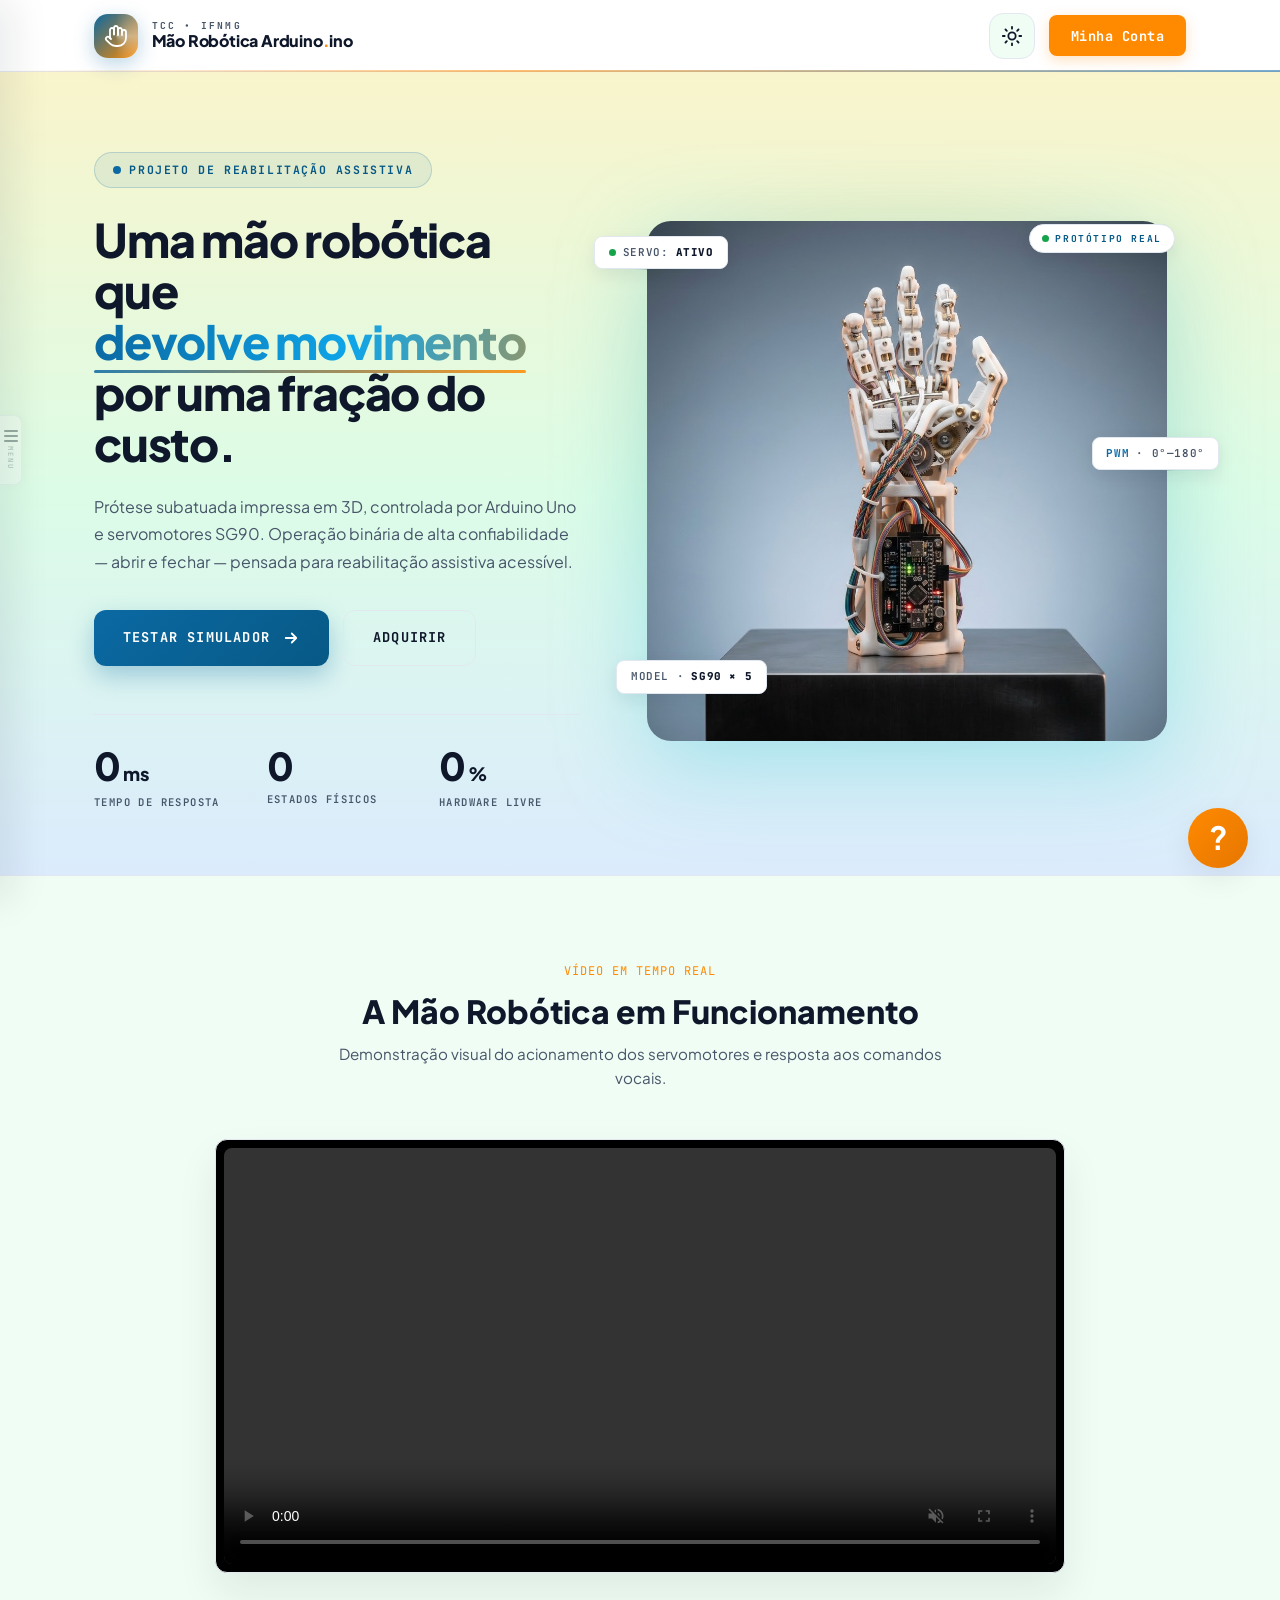
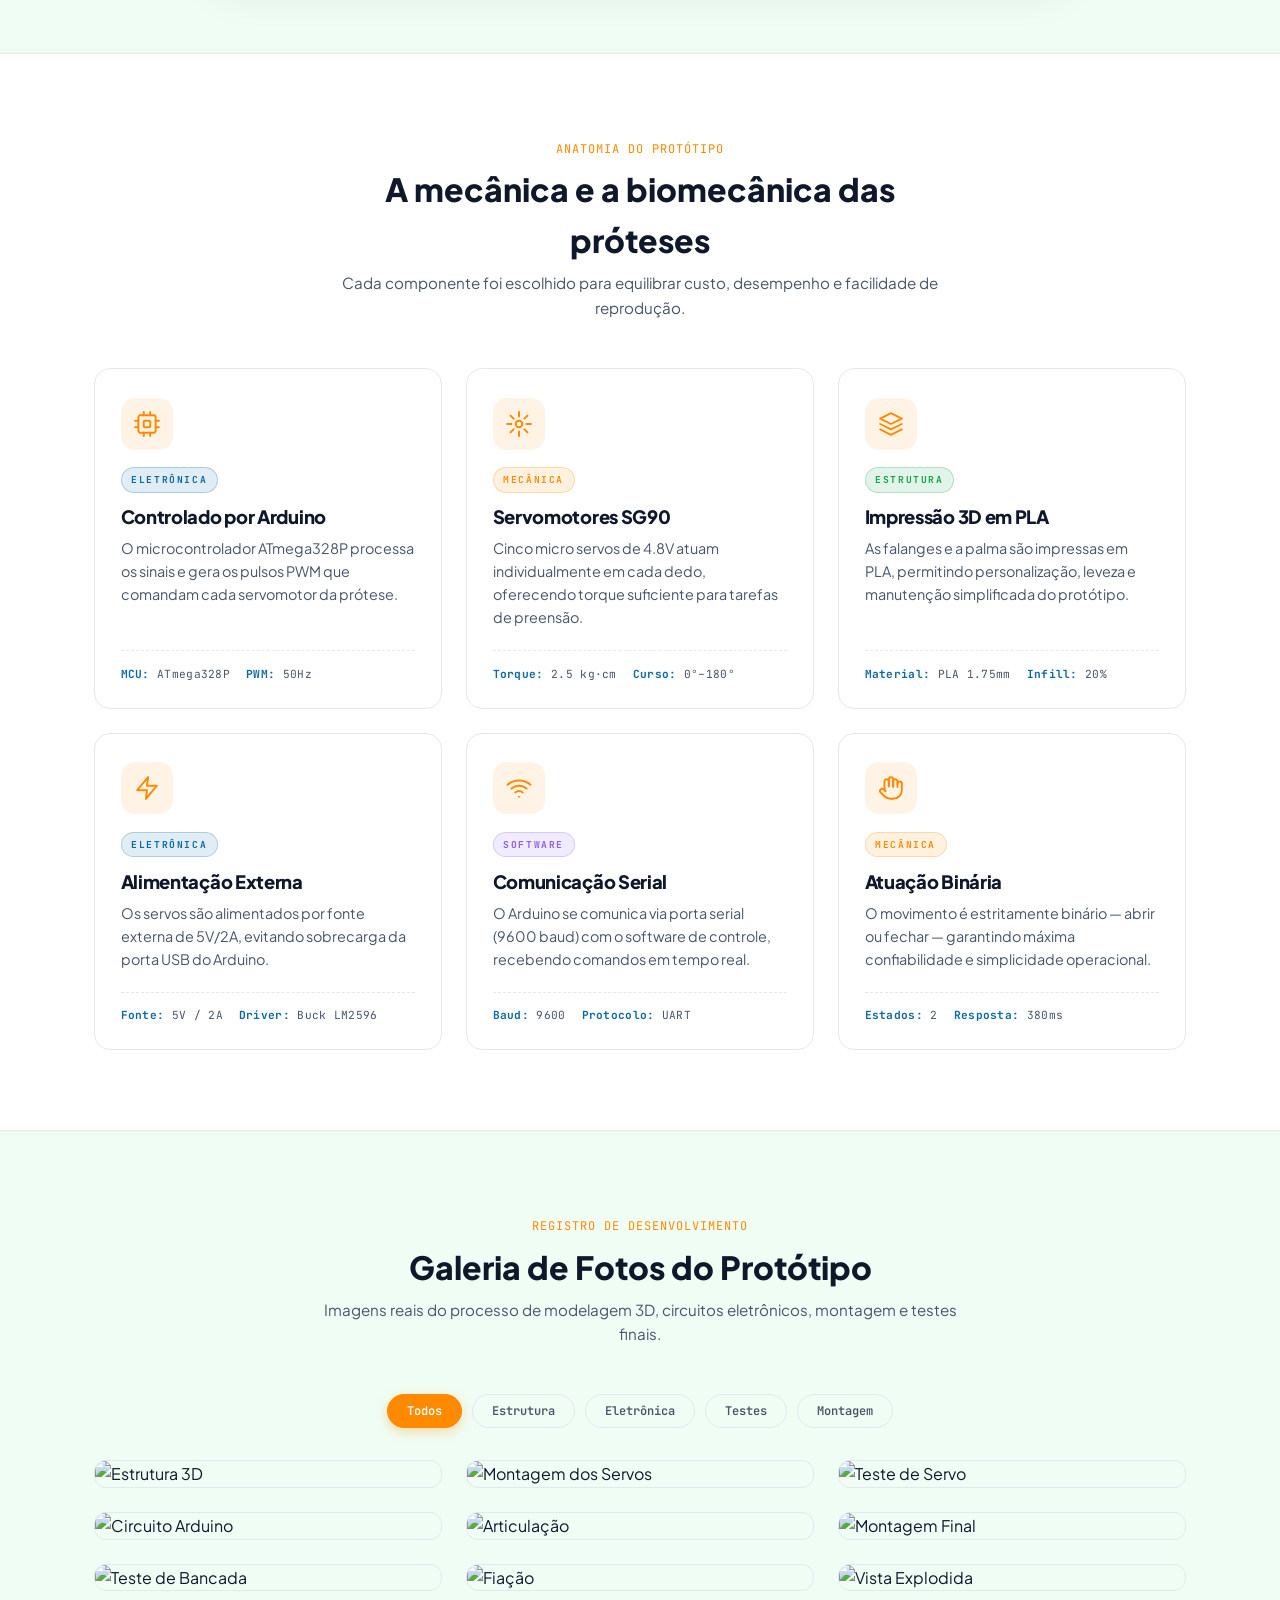
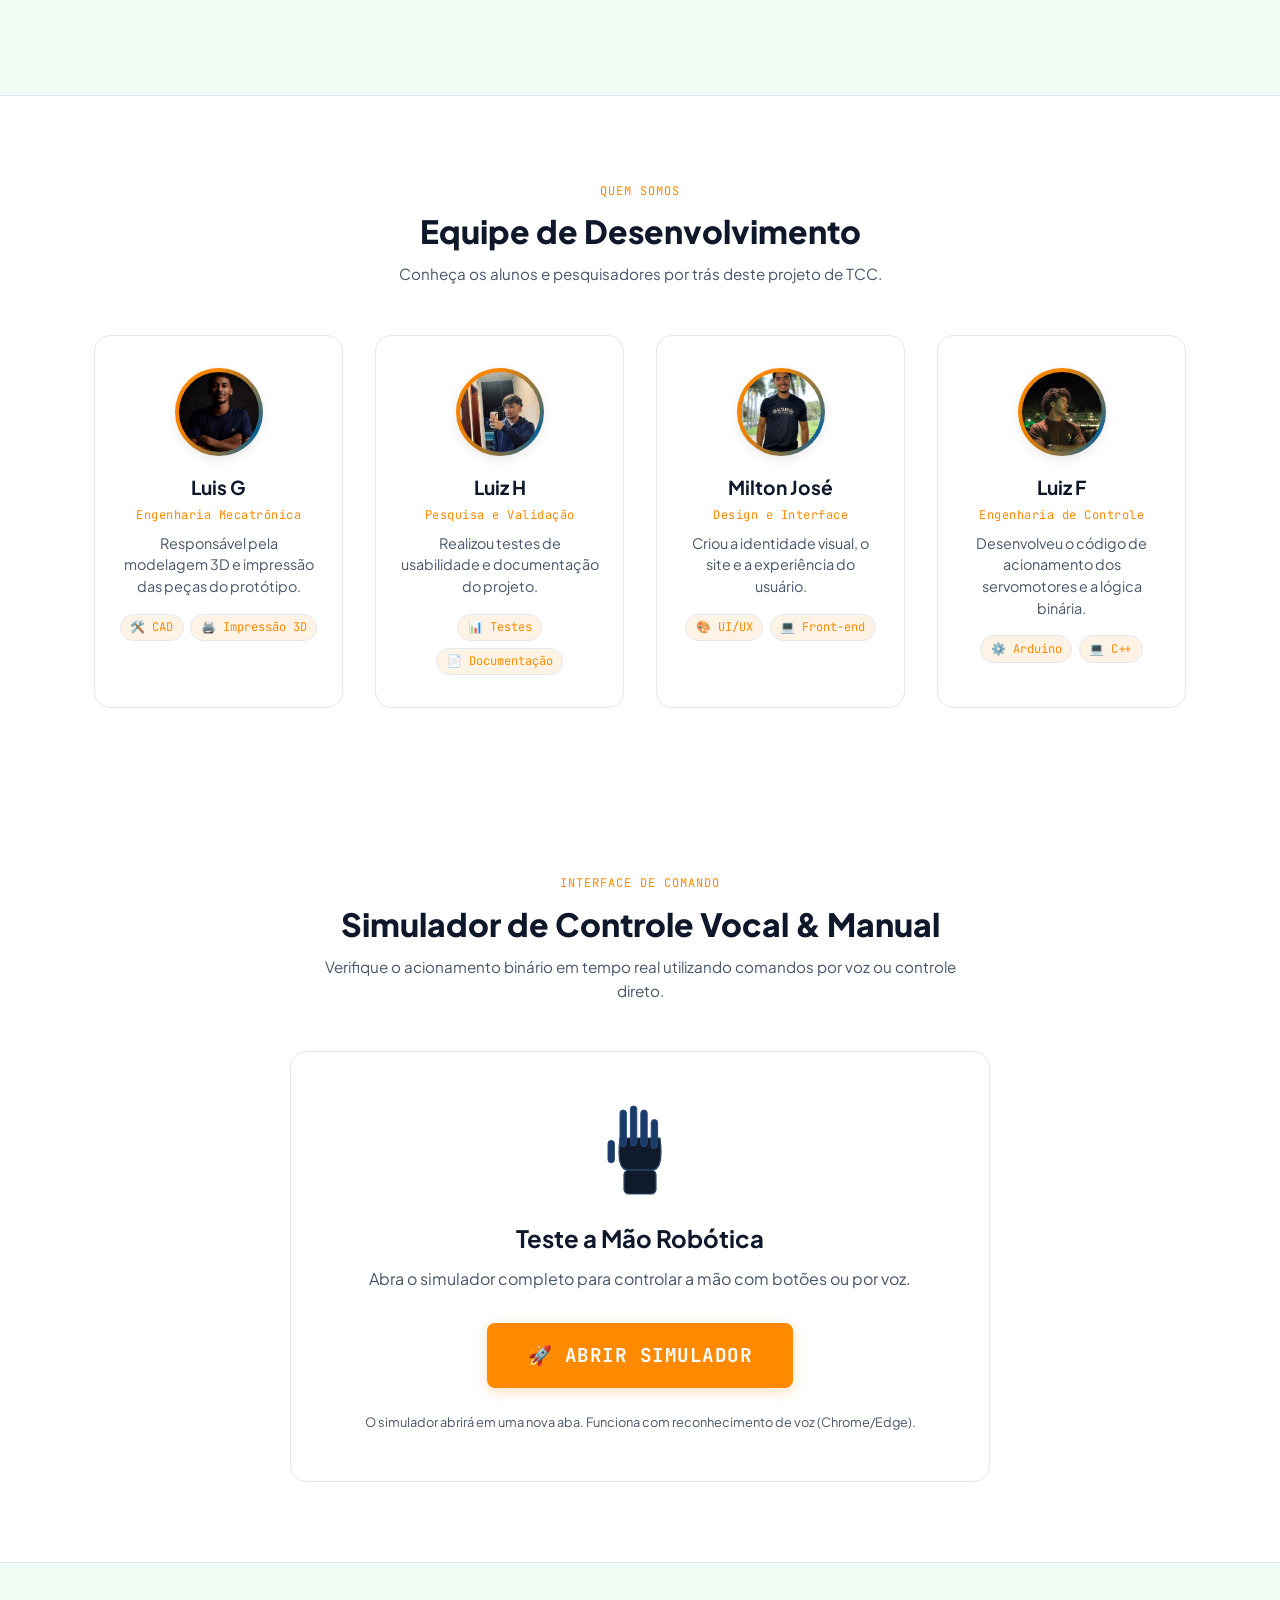
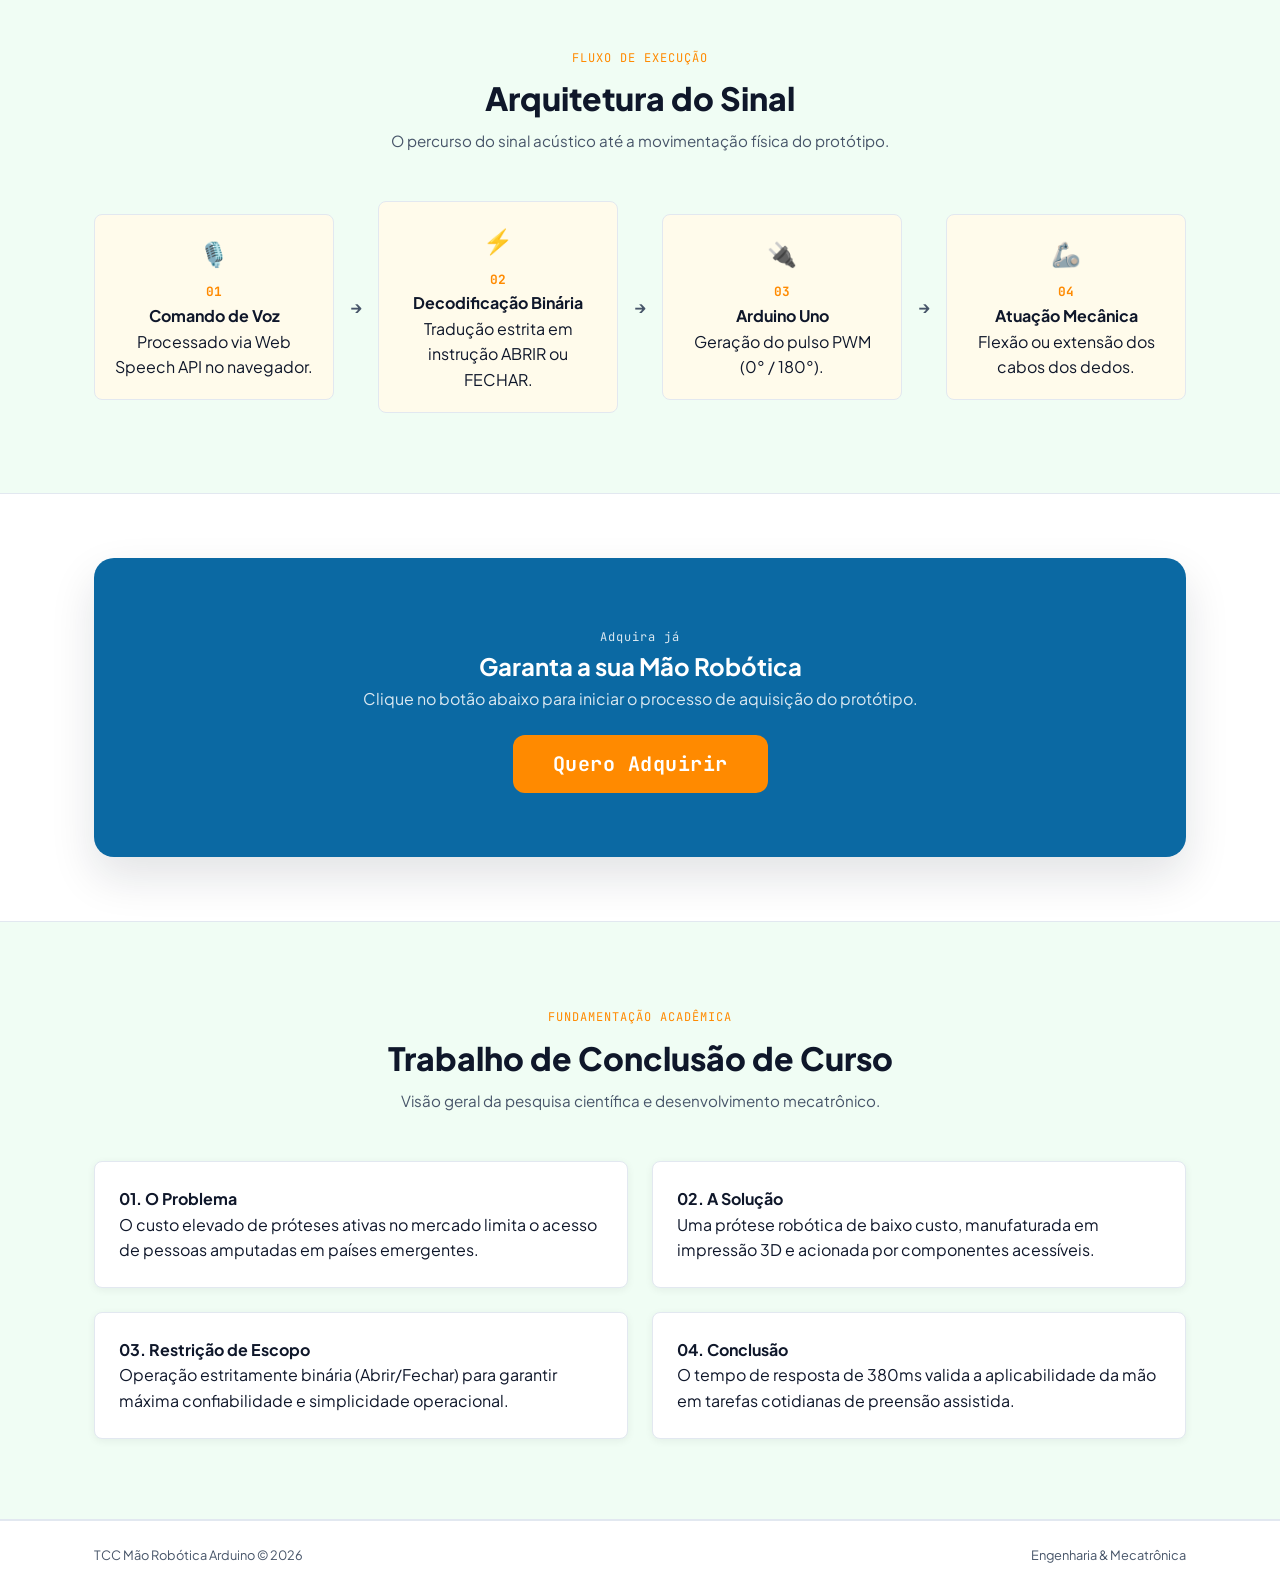
==== commit 3b918556: "Add files via upload" ====
--- a/index.html
+++ b/index.html
@@ -155,7 +155,7 @@
             <div class="hero-ring ring-inner"></div>
             <div class="hero-image-glow"></div>
 
-            <img id="heroHandImage" src="imagemmao.jpg" alt="Protótipo da Mão Robótica Arduino" class="hero-hand-image" loading="eager" draggable="false" />
+            <img id="heroHandImage" src="imagemmaoreserva.jpg" alt="Protótipo da Mão Robótica Arduino" class="hero-hand-image" loading="eager" draggable="false" />
 
             <div class="hero-image-badge"><span class="badge-dot"></span>PROTÓTIPO REAL</div>
           </div>
@@ -167,7 +167,7 @@
     <section id="demonstracao-video" class="section-block bg-glass">
       <div class="container">
         <div class="section-header">
-          <span class="section-subtitle">// VÍDEO EM TEMPO REAL</span>
+          <span class="section-subtitle">VÍDEO EM TEMPO REAL</span>
           <h2>A Mão Robótica em Funcionamento</h2>
           <p>Demonstração visual do acionamento dos servomotores e resposta aos comandos vocais.</p>
         </div>
@@ -186,7 +186,7 @@
     <section id="visao-laboratorio" class="section-block">
       <div class="container">
         <div class="section-header">
-          <span class="section-subtitle">// ANATOMIA DO PROTÓTIPO</span>
+          <span class="section-subtitle"> ANATOMIA DO PROTÓTIPO</span>
           <h2>A mecânica e a biomecânica das próteses</h2>
           <p>Cada componente foi escolhido para equilibrar custo, desempenho e facilidade de reprodução.</p>
         </div>
@@ -242,7 +242,7 @@
     <section id="galeria" class="section-block bg-glass">
       <div class="container">
         <div class="section-header">
-          <span class="section-subtitle">// REGISTRO DE DESENVOLVIMENTO</span>
+          <span class="section-subtitle"> REGISTRO DE DESENVOLVIMENTO</span>
           <h2>Galeria de Fotos do Protótipo</h2>
           <p>Imagens reais do processo de modelagem 3D, circuitos eletrônicos, montagem e testes finais.</p>
         </div>
@@ -300,34 +300,61 @@
     <section id="equipe" class="section-block">
       <div class="container">
         <div class="section-header">
-          <span class="section-subtitle">// QUEM SOMOS</span>
+          <span class="section-subtitle"> QUEM SOMOS</span>
           <h2>Equipe de Desenvolvimento</h2>
           <p>Conheça os alunos e pesquisadores por trás deste projeto de TCC.</p>
         </div>
         <div class="team-grid">
+          <!-- Luis G -->
           <div class="team-card" data-tilt>
-            <div class="team-avatar-ring"><div class="team-avatar" style="background: var(--institucional);"><span>LG</span></div></div>
-            <h3>Luis G</h3><p class="team-role">Engenharia Mecatrônica</p>
+            <div class="team-avatar-ring">
+              <div class="team-avatar">
+                <img src="versas.jpeg" alt="Foto de Luis G" style="width:100%; height:100%; object-fit:cover; border-radius:inherit; display:block;" />
+              </div>
+            </div>
+            <h3>Luis G</h3>
+            <p class="team-role">Engenharia Mecatrônica</p>
             <p class="team-desc">Responsável pela modelagem 3D e impressão das peças do protótipo.</p>
             <div class="team-skills"><span class="skill-chip">🛠️ CAD</span><span class="skill-chip">🖨️ Impressão 3D</span></div>
           </div>
+
+          <!-- Luiz H -->
           <div class="team-card" data-tilt>
-            <div class="team-avatar-ring"><div class="team-avatar" style="background: var(--accent);"><span>LH</span></div></div>
-            <h3>Luiz H</h3><p class="team-role">Engenharia de Controle</p>
-            <p class="team-desc">Desenvolveu o código de acionamento dos servomotores e a lógica binária.</p>
-            <div class="team-skills"><span class="skill-chip">⚙️ Arduino</span><span class="skill-chip">💻 C++</span></div>
-          </div>
+            <div class="team-avatar-ring">
+              <div class="team-avatar">
+                <img src="cocudo.jpeg" alt="Foto de Luiz H" style="width:100%; height:100%; object-fit:cover; border-radius:inherit; display:block;" />
+              </div>
+            </div>
+            <h3>Luiz H</h3>
+            <p class="team-role">Pesquisa e Validação</p>
+            <p class="team-desc">Realizou testes de usabilidade e documentação do projeto.</p>
+         <div class="team-skills"><span class="skill-chip">📊 Testes</span><span class="skill-chip">📄 Documentação</span></div>
+          </div>
+
+                    <!-- Milton José -->
           <div class="team-card" data-tilt>
-            <div class="team-avatar-ring"><div class="team-avatar" style="background: var(--institucional-dark);"><span>MJ</span></div></div>
-            <h3>Milton José</h3><p class="team-role">Design e Interface</p>
+            <div class="team-avatar-ring">
+              <div class="team-avatar">
+                <img src="milton.jpeg" alt="Foto de Milton José" style="width:100%; height:100%; object-fit:cover; border-radius:inherit; display:block;" />
+              </div>
+            </div>
+            <h3>Milton José</h3>
+            <p class="team-role">Design e Interface</p>
             <p class="team-desc">Criou a identidade visual, o site e a experiência do usuário.</p>
             <div class="team-skills"><span class="skill-chip">🎨 UI/UX</span><span class="skill-chip">💻 Front-end</span></div>
           </div>
+
+          <!-- Luiz F -->
           <div class="team-card" data-tilt>
-            <div class="team-avatar-ring"><div class="team-avatar" style="background: var(--success);"><span>LF</span></div></div>
-            <h3>Luiz F</h3><p class="team-role">Pesquisa e Validação</p>
-            <p class="team-desc">Realizou testes de usabilidade e documentação do projeto.</p>
-            <div class="team-skills"><span class="skill-chip">📊 Testes</span><span class="skill-chip">📄 Documentação</span></div>
+            <div class="team-avatar-ring">
+              <div class="team-avatar">
+                <img src="lf.jpeg" alt="Foto de Luiz F" style="width:100%; height:100%; object-fit:cover; border-radius:inherit; display:block;" />
+              </div>
+            </div>
+            <h3>Luiz F</h3>
+            <p class="team-role">Engenharia de Controle</p>
+            <p class="team-desc">Desenvolveu o código de acionamento dos servomotores e a lógica binária.</p>
+                     <div class="team-skills"><span class="skill-chip">⚙️ Arduino</span><span class="skill-chip">💻 C++</span></div>
           </div>
         </div>
       </div>
@@ -337,7 +364,7 @@
     <section id="simulador" class="section-block">
       <div class="container">
         <div class="section-header">
-          <span class="section-subtitle">// INTERFACE DE COMANDO</span>
+          <span class="section-subtitle"> INTERFACE DE COMANDO</span>
           <h2>Simulador de Controle Vocal & Manual</h2>
           <p>Verifique o acionamento binário em tempo real utilizando comandos por voz ou controle direto.</p>
         </div>
@@ -370,7 +397,7 @@
     <section id="como-funciona" class="section-block bg-glass">
       <div class="container">
         <div class="section-header">
-          <span class="section-subtitle">// FLUXO DE EXECUÇÃO</span>
+          <span class="section-subtitle"> FLUXO DE EXECUÇÃO</span>
           <h2>Arquitetura do Sinal</h2>
           <p>O percurso do sinal acústico até a movimentação física do protótipo.</p>
         </div>
@@ -403,7 +430,7 @@
     <section id="tcc-info" class="section-block bg-glass">
       <div class="container">
         <div class="section-header">
-          <span class="section-subtitle">// FUNDAMENTAÇÃO ACADÊMICA</span>
+          <span class="section-subtitle"> FUNDAMENTAÇÃO ACADÊMICA</span>
           <h2>Trabalho de Conclusão de Curso</h2>
           <p>Visão geral da pesquisa científica e desenvolvimento mecatrônico.</p>
         </div>
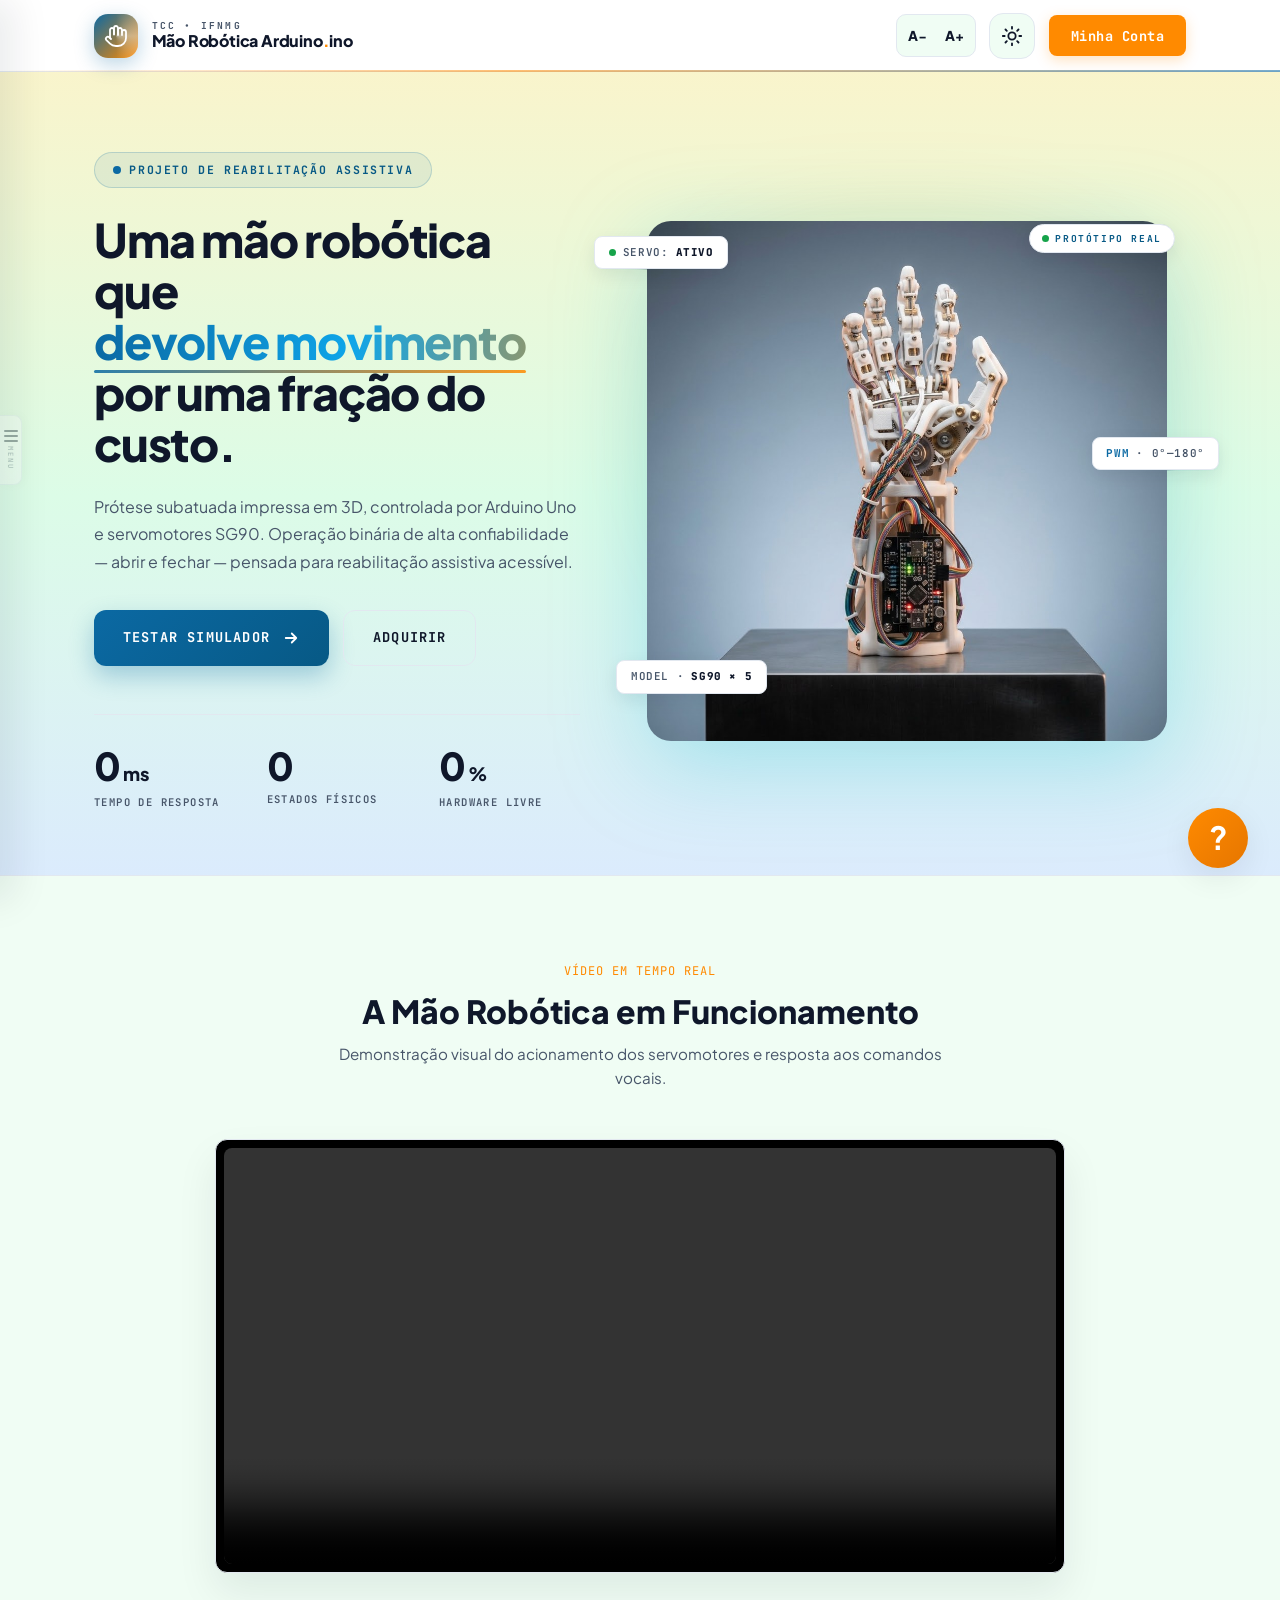
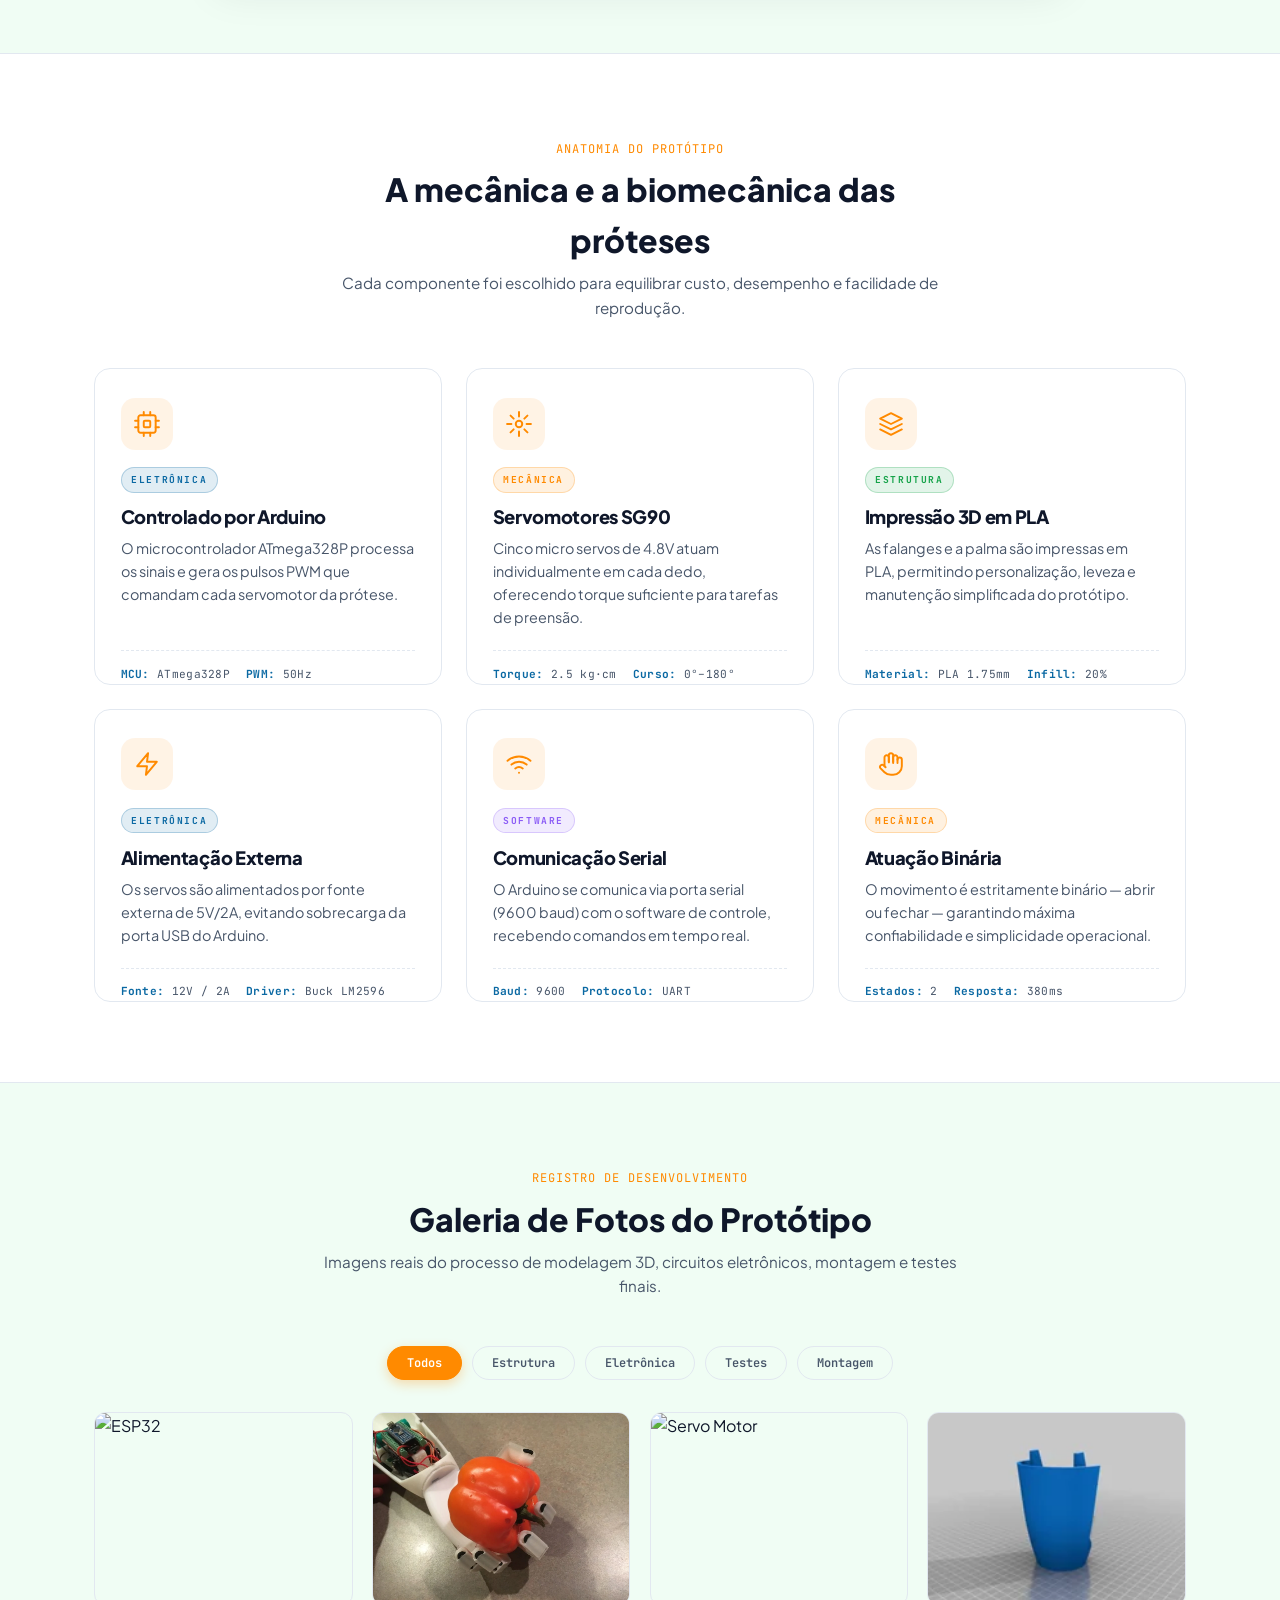
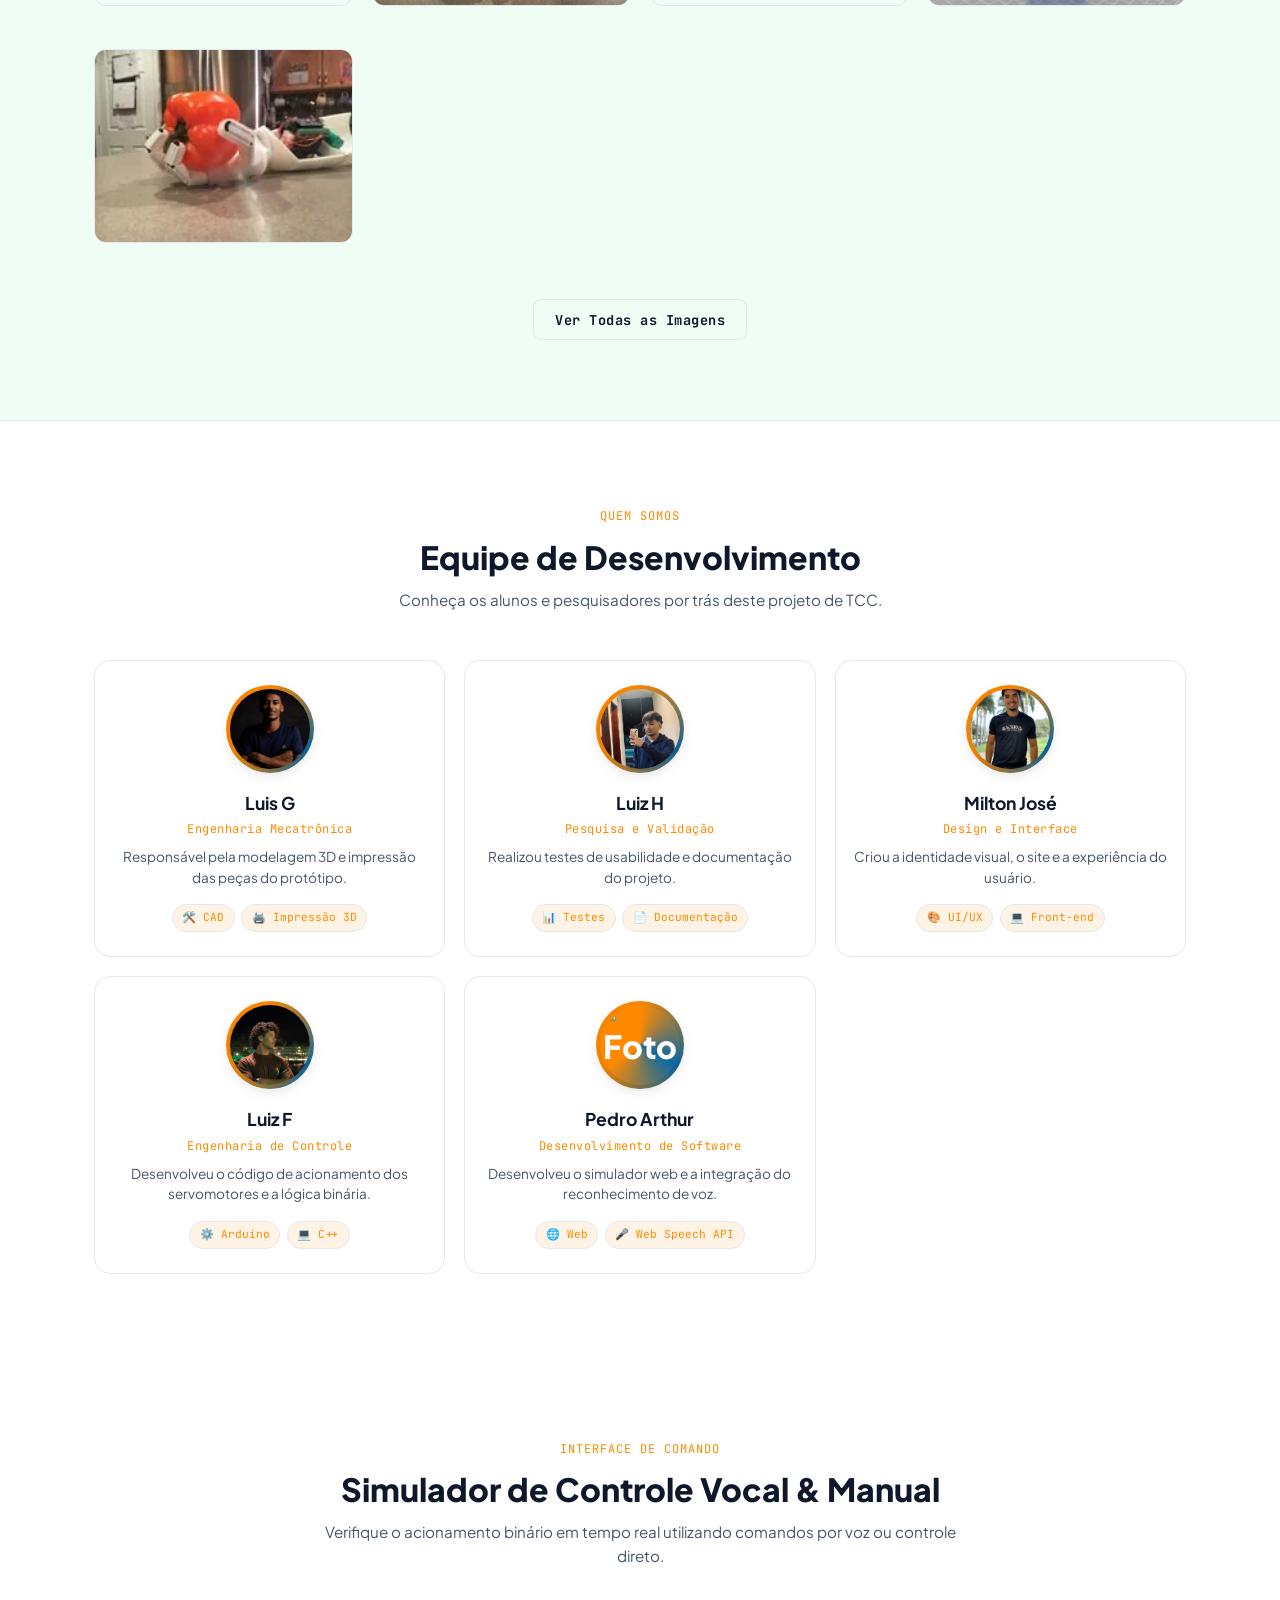
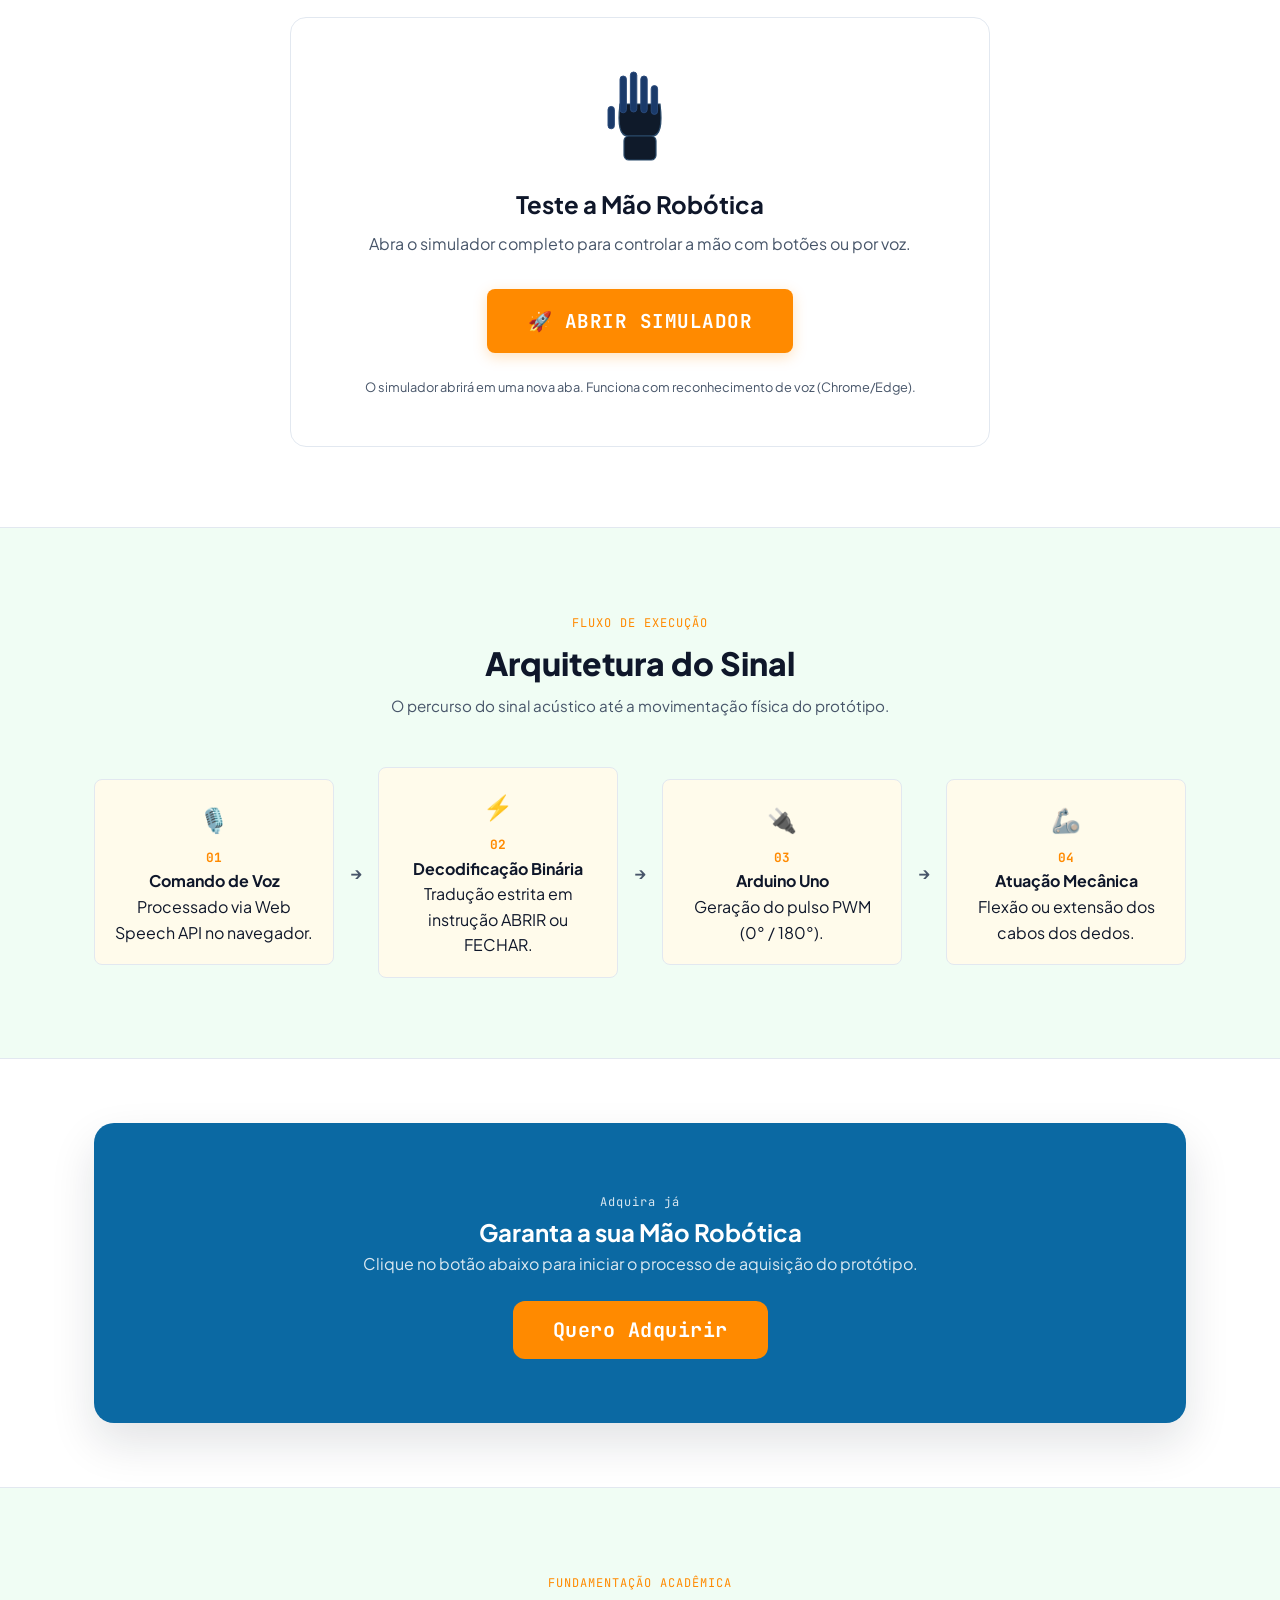
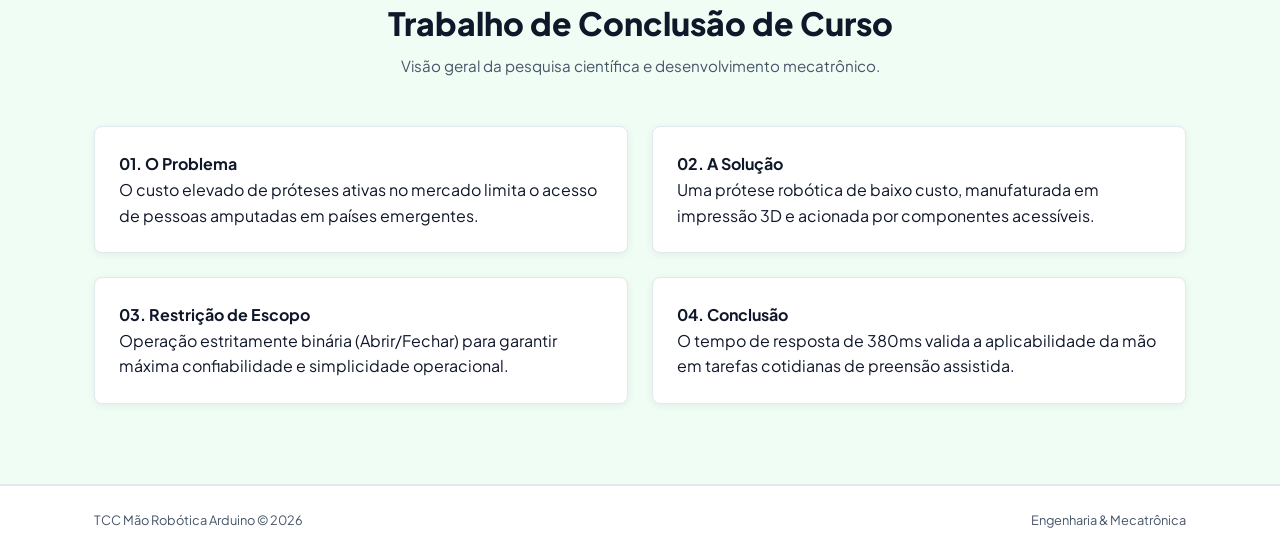
==== commit 944cd787: "Add files via upload" ====
--- a/index.html
+++ b/index.html
@@ -5,11 +5,72 @@
   <meta name="viewport" content="width=device-width, initial-scale=1.0" />
   <title>TCC | Mão Robótica Controlada por Arduino</title>
 
+  <!-- ✅ Aplica o tamanho de fonte salvo ANTES da renderização (evita flash) -->
+  <script>
+    (function() {
+      var sizes = [14, 16, 18, 20, 22];
+      var saved = localStorage.getItem('tcc_font_size_index');
+      var idx = saved !== null ? parseInt(saved, 10) : 1;
+      if (isNaN(idx) || idx < 0 || idx >= sizes.length) idx = 1;
+      document.documentElement.style.fontSize = sizes[idx] + 'px';
+      document.documentElement.setAttribute('data-font-size', idx);
+    })();
+  </script>
+  <!-- ✅ Controle de fonte (bind dos botões) -->
+  <script src="fontsize.js" defer></script>
+
   <link rel="preconnect" href="https://fonts.googleapis.com" />
   <link rel="preconnect" href="https://fonts.gstatic.com" crossorigin />
   <link href="https://fonts.googleapis.com/css2?family=JetBrains+Mono:ital,wght@0,400;0,600;0,800;1,400&family=Plus+Jakarta+Sans:wght@400;500;600;700;800;900&display=swap" rel="stylesheet" />
 
   <link rel="stylesheet" href="styles.css" />
+
+  <!-- ✅ AJUSTE: 5 cards da equipe lado a lado -->
+  <style>
+    .team-grid {
+      display: grid;
+      grid-template-columns: repeat(5, 1fr);
+      gap: 1.2rem;
+      justify-items: stretch;
+      align-items: stretch;
+    }
+
+    .team-grid .team-card {
+      width: 100%;
+      padding: 1.5rem 1rem;
+    }
+
+    .team-grid .team-card h3 {
+      font-size: 1.1rem;
+    }
+
+    .team-grid .team-card .team-desc {
+      font-size: 0.85rem;
+    }
+
+    .team-grid .team-card .skill-chip {
+      font-size: 0.7rem;
+      padding: 0.25rem 0.6rem;
+    }
+
+    @media (max-width: 1300px) {
+      .team-grid {
+        grid-template-columns: repeat(3, 1fr);
+      }
+    }
+
+    @media (max-width: 900px) {
+      .team-grid {
+        grid-template-columns: repeat(2, 1fr);
+      }
+    }
+
+    @media (max-width: 600px) {
+      .team-grid {
+        grid-template-columns: 1fr;
+      }
+    }
+  </style>
 </head>
 <body>
   
@@ -74,6 +135,14 @@
       </a>
 
       <div class="nav-right">
+        <!-- ✅ NOVO: Controle de tamanho de fonte -->
+        <div class="font-size-controls" role="group" aria-label="Controle de tamanho da fonte">
+          <button type="button" class="font-size-btn" data-font-decrease
+                  title="Diminuir fonte" aria-label="Diminuir tamanho da fonte">A−</button>
+          <button type="button" class="font-size-btn" data-font-increase
+                  title="Aumentar fonte" aria-label="Aumentar tamanho da fonte">A+</button>
+        </div>
+
         <button id="themeToggleBtn" class="theme-toggle" title="Alternar tema" aria-label="Alternar tema">
           <svg class="theme-icon sun" viewBox="0 0 24 24" fill="none" stroke="currentColor" stroke-width="2" stroke-linecap="round" stroke-linejoin="round">
             <circle cx="12" cy="12" r="4"/>
@@ -181,8 +250,7 @@
         </div>
       </div>
     </section>
-
-    <!-- ANATOMIA -->
+ <!-- ANATOMIA -->
     <section id="visao-laboratorio" class="section-block">
       <div class="container">
         <div class="section-header">
@@ -218,7 +286,7 @@
             <span class="anatomy-tag tag-eletronica">ELETRÔNICA</span>
             <h3>Alimentação Externa</h3>
             <p>Os servos são alimentados por fonte externa de 5V/2A, evitando sobrecarga da porta USB do Arduino.</p>
-            <div class="anatomy-specs"><span><strong>Fonte:</strong> 5V / 2A</span><span><strong>Driver:</strong> Buck LM2596</span></div>
+            <div class="anatomy-specs"><span><strong>Fonte:</strong> 12V / 2A</span><span><strong>Driver:</strong> Buck LM2596</span></div>
           </div>
           <div class="anatomy-card" data-part="comunicacao">
             <div class="anatomy-icon"><svg viewBox="0 0 24 24" fill="none" stroke="currentColor" stroke-width="1.8" stroke-linecap="round" stroke-linejoin="round"><path d="M5 12.55a11 11 0 0 1 14.08 0"/><path d="M1.42 9a16 16 0 0 1 21.16 0"/><path d="M8.53 16.11a6 6 0 0 1 6.95 0"/><line x1="12" y1="20" x2="12.01" y2="20"/></svg></div>
@@ -238,7 +306,60 @@
       </div>
     </section>
 
-    <!-- GALERIA -->
+
+
+
+
+
+
+
+
+
+
+
+
+
+
+
+     <!-- ============================================================ -->
+    <!-- GALERIA DE FOTOS (COM IMAGENS DE COMPONENTES)                -->
+    <!-- ============================================================ -->
+    <style>
+      .gallery-grid.masonry {
+        display: grid;
+        grid-template-columns: repeat(auto-fill, minmax(240px, 1fr));
+        gap: 1.2rem;
+      }
+      .gallery-item {
+        width: 100%;
+        aspect-ratio: 4 / 3;
+        border-radius: 12px;
+        overflow: hidden;
+        position: relative;
+        cursor: pointer;
+        background: var(--bg-alt);
+      }
+      .gallery-item img {
+        width: 100%;
+        height: 100%;
+        object-fit: cover;
+        object-position: center;
+        display: block;
+        transition: transform 0.4s ease;
+      }
+      .gallery-item:hover img { transform: scale(1.08); }
+      
+      .gallery-item.extra-item { display: none; }
+      .gallery-grid.expanded .gallery-item.extra-item {
+        display: block;
+        animation: fadeInGallery 0.4s ease forwards;
+      }
+      @keyframes fadeInGallery {
+        from { opacity: 0; transform: translateY(10px); }
+        to { opacity: 1; transform: translateY(0); }
+      }
+    </style>
+
     <section id="galeria" class="section-block bg-glass">
       <div class="container">
         <div class="section-header">
@@ -255,47 +376,126 @@
           <button class="filter-btn" data-filter="montagem">Montagem</button>
         </div>
 
-        <div class="gallery-grid masonry">
-          <div class="gallery-item" data-category="estrutura" onclick="window.openLightbox('https://images.unsplash.com/photo-1615821086331-834e5c7d1d6d?auto=format&fit=crop&w=1200&q=80', 'Impressão 3D e Estrutura Mecânica - Falanges')">
-            <img src="https://images.unsplash.com/photo-1615821086331-834e5c7d1d6d?auto=format&fit=crop&w=600&q=80" alt="Estrutura 3D" />
-            <div class="gallery-overlay"><span class="gallery-tag">ESTRUTURA</span><h4>Impressão 3D dos Falanges</h4></div>
-          </div>
-          <div class="gallery-item" data-category="eletronica" onclick="window.openLightbox('https://images.unsplash.com/photo-1553406830-ef2513450d76?auto=format&fit=crop&w=1200&q=80', 'Placa de Controle Arduino e Fiação')">
-            <img src="https://images.unsplash.com/photo-1553406830-ef2513450d76?auto=format&fit=crop&w=600&q=80" alt="Circuito Arduino" />
-            <div class="gallery-overlay"><span class="gallery-tag">ELETRÔNICA</span><h4>Módulo Arduino & Servos</h4></div>
-          </div>
-          <div class="gallery-item" data-category="teste" onclick="window.openLightbox('https://images.unsplash.com/photo-1581091226825-a6a2a5aee158?auto=format&fit=crop&w=1200&q=80', 'Protótipo Completo em Teste de Bancada')">
-            <img src="https://images.unsplash.com/photo-1581091226825-a6a2a5aee158?auto=format&fit=crop&w=600&q=80" alt="Teste de Bancada" />
+        <div class="gallery-grid masonry" id="galleryGrid">
+          
+          <!-- ================= IMAGENS VISÍVEIS INICIALMENTE ================= -->
+
+          <!-- 1. Sua foto: Circuito e fios -->
+          
+
+          <!-- 2. Imagem de Componente: ESP32 / Arduino -->
+          <div class="gallery-item" data-category="eletronica" onclick="window.openLightbox('https://images.unsplash.com/photo-1553406830-ef2513450d76?auto=format&fit=crop&w=1200&q=80', 'Placa de Controle ESP32 / Arduino')">
+            <img src="https://images.unsplash.com/photo-1553406830-ef2513450d76?auto=format&fit=crop&w=600&q=80" alt="ESP32" />
+            <div class="gallery-overlay"><span class="gallery-tag">ELETRÔNICA</span><h4>Microcontrolador ESP32</h4></div>
+          </div>
+
+          <!-- 3. Sua foto: Pimentão lateral -->
+          <div class="gallery-item" data-category="teste" onclick="window.openLightbox('imagen mao/image (2).jpg', 'Teste de Preensão Lateral')">
+            <img src="imagen mao/image (2).jpg" alt="Teste Lateral" />
+            <div class="gallery-overlay"><span class="gallery-tag">TESTE</span><h4>Preensão Lateral</h4></div>
+          </div>
+
+          <!-- 4. Imagem de Componente: Servo Motor -->
+          <div class="gallery-item" data-category="eletronica" onclick="window.openLightbox('https://images.unsplash.com/photo-1555664424-778a1e5e1b48?auto=format&fit=crop&w=1200&q=80', 'Servo Motor SG90 e Fios')">
+            <img src="https://images.unsplash.com/photo-1555664424-778a1e5e1b48?auto=format&fit=crop&w=600&q=80" alt="Servo Motor" />
+            <div class="gallery-overlay"><span class="gallery-tag">ELETRÔNICA</span><h4>Servomotores e Fiação</h4></div>
+          </div>
+
+          <!-- 5. Sua foto: Base com encaixes -->
+          <div class="gallery-item" data-category="estrutura" onclick="window.openLightbox('imagen mao/image (2).png', 'Base e Encaixes')">
+            <img src="imagen mao/image (2).png" alt="Base 3D" />
+            <div class="gallery-overlay"><span class="gallery-tag">ESTRUTURA</span><h4>Base e Encaixes</h4></div>
+          </div>
+
+          <!-- 6. Sua foto: Pimentão frontal -->
+          <div class="gallery-item" data-category="teste" onclick="window.openLightbox('imagen mao/image (3).jpg', 'Teste de Preensão Frontal')">
+            <img src="imagen mao/image (3).jpg" alt="Teste Frontal" />
             <div class="gallery-overlay"><span class="gallery-tag">TESTE</span><h4>Ensaio de Preensão</h4></div>
           </div>
-          <div class="gallery-item" data-category="montagem" onclick="window.openLightbox('https://images.unsplash.com/photo-1581092335397-9583eb92d232?auto=format&fit=crop&w=1200&q=80', 'Montagem dos Servomotores na Palma')">
-            <img src="https://images.unsplash.com/photo-1581092335397-9583eb92d232?auto=format&fit=crop&w=600&q=80" alt="Montagem dos Servos" />
-            <div class="gallery-overlay"><span class="gallery-tag">MONTAGEM</span><h4>Instalação dos Servos</h4></div>
-          </div>
-          <div class="gallery-item" data-category="estrutura" onclick="window.openLightbox('https://images.unsplash.com/photo-1581092160562-40aa08e78837?auto=format&fit=crop&w=1200&q=80', 'Detalhe da Articulação dos Dedos')">
-            <img src="https://images.unsplash.com/photo-1581092160562-40aa08e78837?auto=format&fit=crop&w=600&q=80" alt="Articulação" />
-            <div class="gallery-overlay"><span class="gallery-tag">ESTRUTURA</span><h4>Detalhe da Articulação</h4></div>
-          </div>
-          <div class="gallery-item" data-category="eletronica" onclick="window.openLightbox('https://images.unsplash.com/photo-1555664424-778a1e5e1b48?auto=format&fit=crop&w=1200&q=80', 'Fiação e Conexões Elétricas')">
-            <img src="https://images.unsplash.com/photo-1555664424-778a1e5e1b48?auto=format&fit=crop&w=600&q=80" alt="Fiação" />
-            <div class="gallery-overlay"><span class="gallery-tag">ELETRÔNICA</span><h4>Fiação e Conexões</h4></div>
-          </div>
-          <div class="gallery-item" data-category="teste" onclick="window.openLightbox('https://images.unsplash.com/photo-1581093458791-9f302e6d4a4e?auto=format&fit=crop&w=1200&q=80', 'Teste de Resposta dos Servomotores')">
-            <img src="https://images.unsplash.com/photo-1581093458791-9f302e6d4a4e?auto=format&fit=crop&w=600&q=80" alt="Teste de Servo" />
-            <div class="gallery-overlay"><span class="gallery-tag">TESTE</span><h4>Teste de Resposta</h4></div>
-          </div>
-          <div class="gallery-item" data-category="montagem" onclick="window.openLightbox('https://images.unsplash.com/photo-1581092918056-0c4c3acd3789?auto=format&fit=crop&w=1200&q=80', 'Montagem Final da Mão Robótica')">
-            <img src="https://images.unsplash.com/photo-1581092918056-0c4c3acd3789?auto=format&fit=crop&w=600&q=80" alt="Montagem Final" />
-            <div class="gallery-overlay"><span class="gallery-tag">MONTAGEM</span><h4>Montagem Final</h4></div>
-          </div>
-          <div class="gallery-item" data-category="estrutura" onclick="window.openLightbox('https://images.unsplash.com/photo-1581092580497-e0d23cbdf1dc?auto=format&fit=crop&w=1200&q=80', 'Vista Explodida da Estrutura')">
-            <img src="https://images.unsplash.com/photo-1581092580497-e0d23cbdf1dc?auto=format&fit=crop&w=600&q=80" alt="Vista Explodida" />
-            <div class="gallery-overlay"><span class="gallery-tag">ESTRUTURA</span><h4>Vista Explodida</h4></div>
-          </div>
-        </div>
-      </div>
-    </section>
-
+
+          <!-- ================= IMAGENS ESCONDIDAS (extra-item) ================= -->
+
+          <!-- 7. Imagem de Componente: Impressão 3D -->
+         
+
+          <!-- 8. Sua foto: Peças de fixação -->
+          <div class="gallery-item extra-item" data-category="estrutura" onclick="window.openLightbox('imagen mao/image (3).png', 'Peças de Fixação')">
+            <img src="imagen mao/image (3).png" alt="Fixação" />
+            <div class="gallery-overlay"><span class="gallery-tag">ESTRUTURA</span><h4>Peças de Fixação 3D</h4></div>
+          </div>
+
+          <!-- 9. Sua foto: Palma 3D -->
+          <div class="gallery-item extra-item" data-category="estrutura" onclick="window.openLightbox('imagen mao/image (4).png', 'Estrutura da Palma')">
+            <img src="imagen mao/image (4).png" alt="Palma 3D" />
+            <div class="gallery-overlay"><span class="gallery-tag">ESTRUTURA</span><h4>Estrutura da Palma</h4></div>
+          </div>
+
+          <!-- 10. Sua foto: Carcaça -->
+          <div class="gallery-item extra-item" data-category="estrutura" onclick="window.openLightbox('imagen mao/image (5).png', 'Carcaça Traseira')">
+            <img src="imagen mao/image (5).png" alt="Carcaça" />
+            <div class="gallery-overlay"><span class="gallery-tag">ESTRUTURA</span><h4>Carcaça Traseira 3D</h4></div>
+          </div>
+
+          <!-- 11. Sua foto: Mão aberta (Montagem) -->
+          <div class="gallery-item extra-item" data-category="montagem" onclick="window.openLightbox('imagen mao/image.jpg', 'Estrutura Impressa e Fiação')">
+            <img src="imagen mao/image.jpg" alt="Montagem" />
+            <div class="gallery-overlay"><span class="gallery-tag">MONTAGEM</span><h4>Montagem e Fiação</h4></div>
+          </div>
+
+          <!-- 12. Sua foto: Base Cilíndrica -->
+          <div class="gallery-item extra-item" data-category="estrutura" onclick="window.openLightbox('imagen mao/image.png', 'Base Cilíndrica 3D')">
+            <img src="imagen mao/image.png" alt="Base Cilíndrica" />
+            <div class="gallery-overlay"><span class="gallery-tag">ESTRUTURA</span><h4>Base Cilíndrica</h4></div>
+          </div>
+
+        </div>
+
+        <!-- BOTÃO PARA EXPANDIR A GALERIA -->
+        <div style="text-align: center; margin-top: 2rem;">
+          <button id="btnToggleGallery" class="btn btn-outline" onclick="toggleGalleryView()">
+            Ver Todas as Imagens
+          </button>
+        </div>
+
+      </div>
+    </section>
+
+    <!-- SCRIPT DO BOTÃO -->
+    <script>
+      function toggleGalleryView() {
+        const grid = document.getElementById('galleryGrid');
+        const btn = document.getElementById('btnToggleGallery');
+        
+        grid.classList.toggle('expanded');
+        
+        if (grid.classList.contains('expanded')) {
+          btn.innerText = 'Ver Menos Imagens';
+        } else {
+          btn.innerText = 'Ver Todas as Imagens';
+          document.getElementById('galeria').scrollIntoView({ behavior: 'smooth' });
+        }
+      }
+    </script>
+
+
+
+
+
+
+
+
+
+
+
+
+
+
+        
+
+    
+
+      </div>
+    </section>
     <!-- EQUIPE -->
     <section id="equipe" class="section-block">
       <div class="container">
@@ -328,10 +528,10 @@
             <h3>Luiz H</h3>
             <p class="team-role">Pesquisa e Validação</p>
             <p class="team-desc">Realizou testes de usabilidade e documentação do projeto.</p>
-         <div class="team-skills"><span class="skill-chip">📊 Testes</span><span class="skill-chip">📄 Documentação</span></div>
-          </div>
-
-                    <!-- Milton José -->
+            <div class="team-skills"><span class="skill-chip">📊 Testes</span><span class="skill-chip">📄 Documentação</span></div>
+          </div>
+
+          <!-- Milton José -->
           <div class="team-card" data-tilt>
             <div class="team-avatar-ring">
               <div class="team-avatar">
@@ -354,7 +554,20 @@
             <h3>Luiz F</h3>
             <p class="team-role">Engenharia de Controle</p>
             <p class="team-desc">Desenvolveu o código de acionamento dos servomotores e a lógica binária.</p>
-                     <div class="team-skills"><span class="skill-chip">⚙️ Arduino</span><span class="skill-chip">💻 C++</span></div>
+            <div class="team-skills"><span class="skill-chip">⚙️ Arduino</span><span class="skill-chip">💻 C++</span></div>
+          </div>
+
+          <!-- Pedro Arthur -->
+          <div class="team-card" data-tilt>
+            <div class="team-avatar-ring">
+              <div class="team-avatar">
+                <img src="pedro.jpeg" alt="Foto de Pedro Arthur" style="width:100%; height:100%; object-fit:cover; border-radius:inherit; display:block;" />
+              </div>
+            </div>
+            <h3>Pedro Arthur</h3>
+            <p class="team-role">Desenvolvimento de Software</p>
+            <p class="team-desc">Desenvolveu o simulador web e a integração do reconhecimento de voz.</p>
+            <div class="team-skills"><span class="skill-chip">🌐 Web</span><span class="skill-chip">🎤 Web Speech API</span></div>
           </div>
         </div>
       </div>
@@ -586,5 +799,42 @@
   </footer>
 
   <script type="module" src="app.js"></script>
+
+
+
+
+
+
+
+
+
+
+
+
+
+
+
+
+
+
+
+
+    <!-- Script para o botão de Ver Mais/Ver Menos da Galeria -->
+  <script>
+    function toggleGalleryView() {
+      const grid = document.getElementById('galleryGrid');
+      const btn = document.getElementById('btnToggleGallery');
+      
+      grid.classList.toggle('expanded');
+      
+      if (grid.classList.contains('expanded')) {
+        btn.innerText = 'Ver Menos Imagens';
+      } else {
+        btn.innerText = 'Ver Todas as Imagens';
+        // Rola a tela de volta para o topo da galeria ao fechar
+        document.getElementById('galeria').scrollIntoView({ behavior: 'smooth' });
+      }
+    }
+  </script>
 </body>
 </html>
--- a/styles.css
+++ b/styles.css
@@ -2357,4 +2357,219 @@
   background: #2A2A2A;
   border-radius: 5px;
 }
-[data-theme="dark"] ::-webkit-scrollbar-thumb:hover { background: var(--accent); }+[data-theme="dark"] ::-webkit-scrollbar-thumb:hover { background: var(--accent); }
+
+
+
+
+
+
+
+
+
+
+
+
+
+
+
+
+
+
+
+
+
+
+
+
+
+/* ============================================================
+   CONTROLE DE TAMANHO DE FONTE
+   ============================================================ */
+
+/* Navbar (index) */
+.font-size-controls {
+  display: flex;
+  align-items: center;
+  gap: 0.2rem;
+  padding: 0.2rem;
+  background: var(--bg-alt);
+  border: 1px solid var(--border);
+  border-radius: 10px;
+}
+
+.font-size-btn {
+  width: 34px;
+  height: 34px;
+  border: none;
+  border-radius: 8px;
+  background: transparent;
+  color: var(--text-main);
+  font-family: var(--font-ui);
+  font-weight: 800;
+  font-size: 0.85rem;
+  cursor: pointer;
+  display: flex;
+  align-items: center;
+  justify-content: center;
+  transition: all 0.2s cubic-bezier(0.34, 1.56, 0.64, 1);
+}
+
+.font-size-btn:hover:not(:disabled) {
+  background: var(--accent-light);
+  color: var(--accent);
+  transform: translateY(-1px);
+}
+
+.font-size-btn:disabled {
+  opacity: 0.35;
+  cursor: not-allowed;
+}
+
+/* Stepper (perfil) */
+.font-size-stepper {
+  display: flex;
+  align-items: center;
+  gap: 0.4rem;
+  padding: 0.25rem;
+  background: var(--bg-card);
+  border: 1px solid var(--border);
+  border-radius: 10px;
+  flex-shrink: 0;
+}
+
+.font-size-step-btn {
+  width: 34px;
+  height: 34px;
+  border: none;
+  border-radius: 8px;
+  background: transparent;
+  color: var(--text-main);
+  font-family: var(--font-ui);
+  font-weight: 800;
+  font-size: 0.9rem;
+  cursor: pointer;
+  transition: all 0.2s;
+}
+
+.font-size-step-btn:hover:not(:disabled) {
+  background: var(--accent-light);
+  color: var(--accent);
+}
+
+.font-size-step-btn:disabled {
+  opacity: 0.35;
+  cursor: not-allowed;
+}
+
+.font-size-step-value {
+  font-family: var(--font-mono);
+  font-size: 0.8rem;
+  font-weight: 700;
+  color: var(--text-main);
+  min-width: 42px;
+  text-align: center;
+}
+
+/* Responsivo */
+@media (max-width: 768px) {
+  .font-size-btn,
+  .font-size-step-btn {
+    width: 30px;
+    height: 30px;
+    font-size: 0.75rem;
+  }
+}
+
+
+
+
+
+
+
+
+
+
+
+
+
+
+
+
+
+
+
+
+
+
+
+
+
+
+/* ============================================================
+   MELHORIAS NA GALERIA E ANATOMIA (TCC)
+   ============================================================ */
+
+/* 1. Deixar as imagens da galeria menores e uniformes */
+.gallery-grid.masonry {
+  display: grid;
+  grid-template-columns: repeat(auto-fill, minmax(220px, 1fr));
+  gap: 1rem;
+}
+
+.gallery-item {
+  height: 220px; /* Altura fixa para ficarem menores e alinhadas */
+  border-radius: 12px;
+  overflow: hidden;
+  position: relative;
+  cursor: pointer;
+}
+
+.gallery-item img {
+  width: 100%;
+  height: 100%;
+  object-fit: cover; /* Preenche o espaço sem esticar a imagem */
+  transition: transform 0.4s ease;
+}
+
+.gallery-item:hover img {
+  transform: scale(1.08);
+}
+
+/* 2. Lógica para esconder/mostrar imagens extras */
+.gallery-item.extra-item {
+  display: none;
+}
+.gallery-grid.expanded .gallery-item.extra-item {
+  display: block;
+  animation: fadeInGallery 0.4s ease forwards;
+}
+
+@keyframes fadeInGallery {
+  from { opacity: 0; transform: translateY(10px); }
+  to { opacity: 1; transform: translateY(0); }
+}
+
+/* 3. Estilo para as imagens dentro dos cards de Anatomia */
+.anatomy-card {
+  padding-bottom: 0 !important; /* Remove padding de baixo para a imagem colar */
+  overflow: hidden;
+}
+
+.anatomy-image-wrapper {
+  margin: 1rem -1.5rem -1.5rem -1.5rem; /* Puxa a imagem para as bordas do card */
+  height: 140px;
+  width: calc(100% + 3rem);
+  background: var(--bg-alt);
+}
+
+.anatomy-image-wrapper img {
+  width: 100%;
+  height: 100%;
+  object-fit: cover;
+  transition: transform 0.4s ease;
+}
+
+.anatomy-card:hover .anatomy-image-wrapper img {
+  transform: scale(1.05);
+}
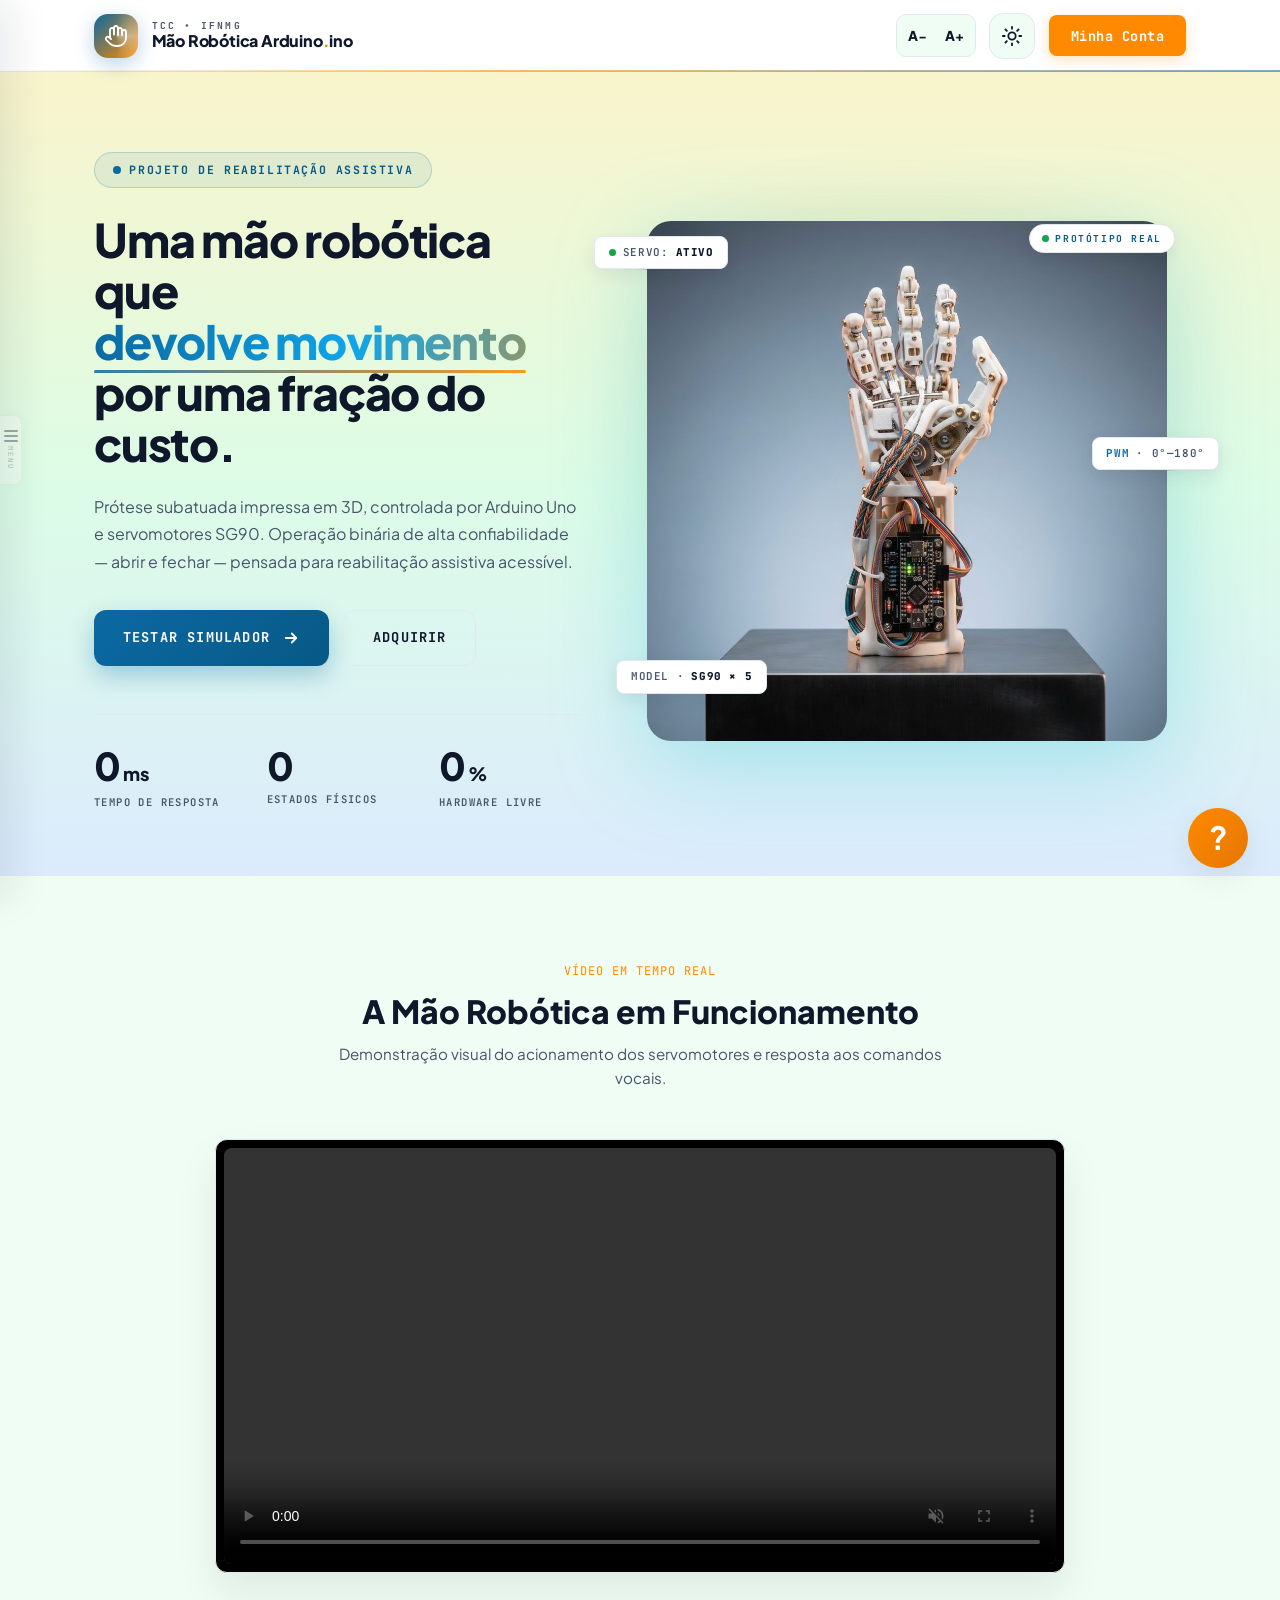
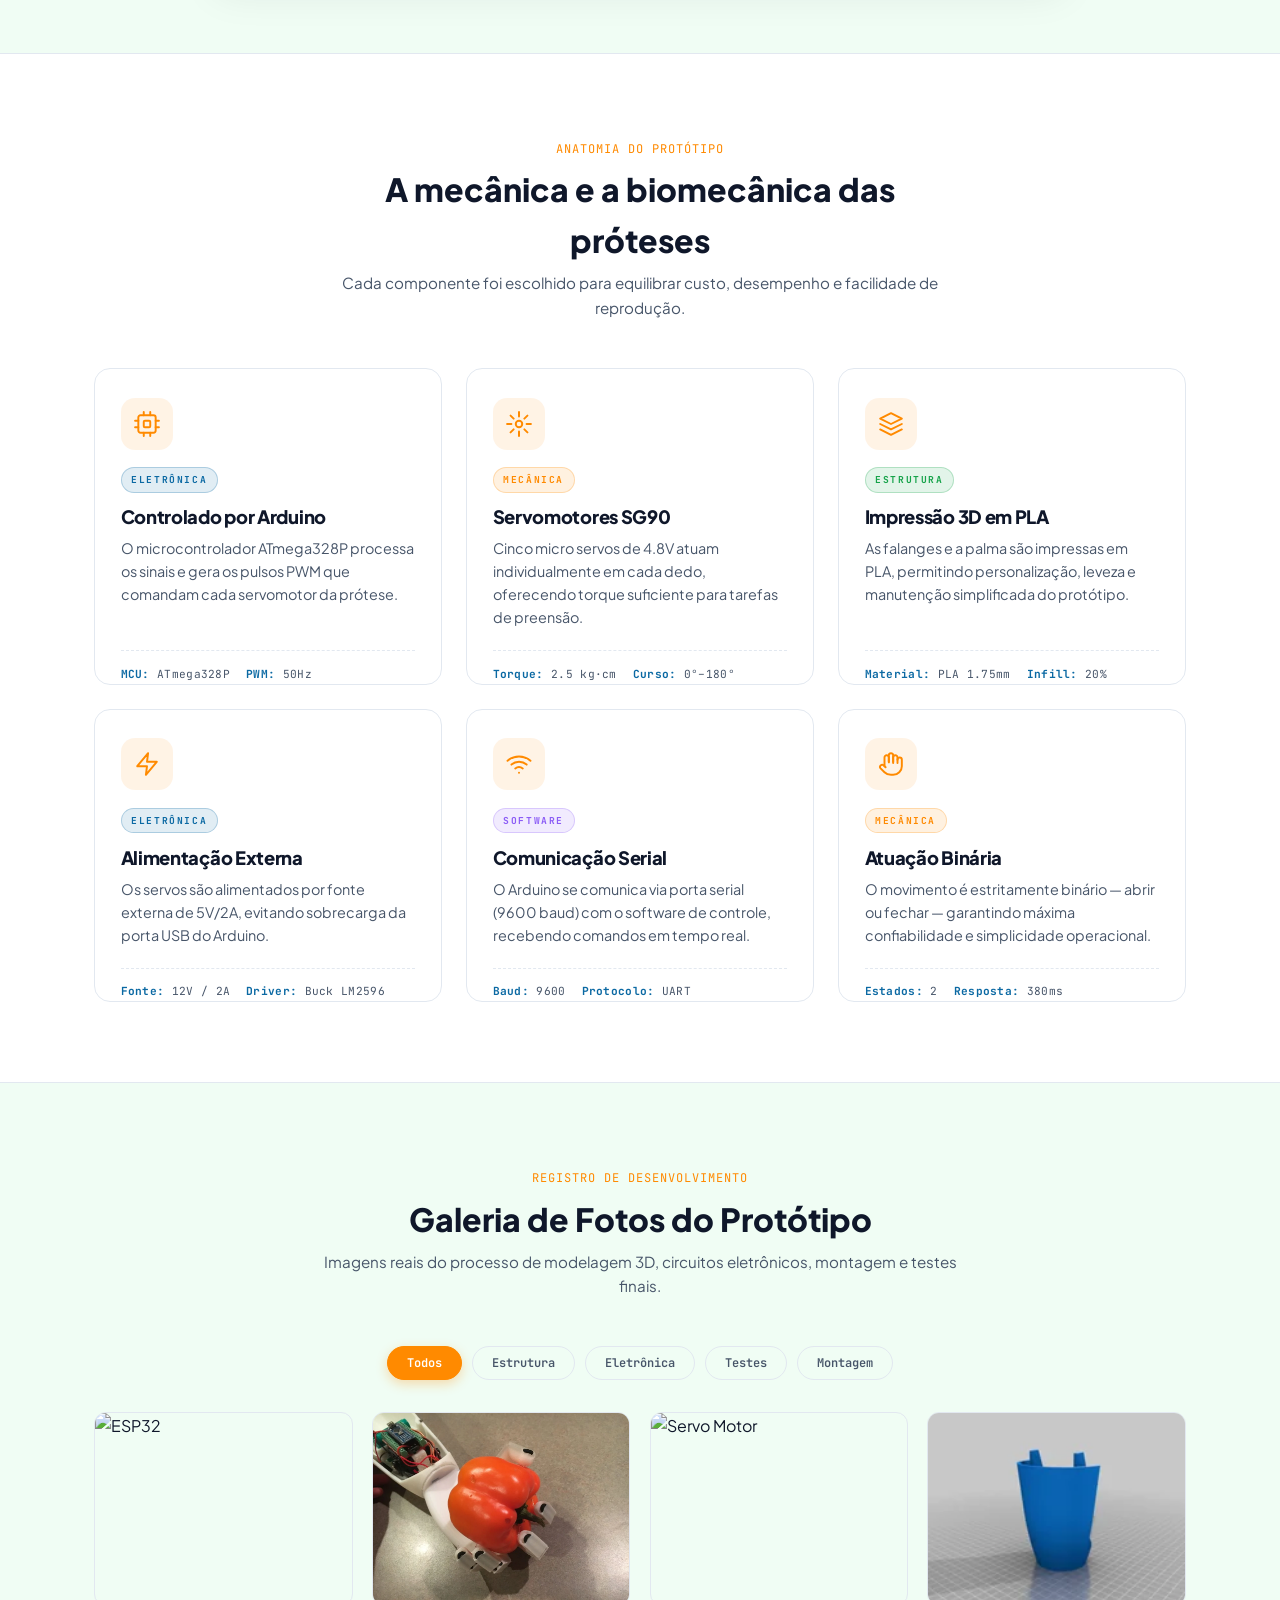
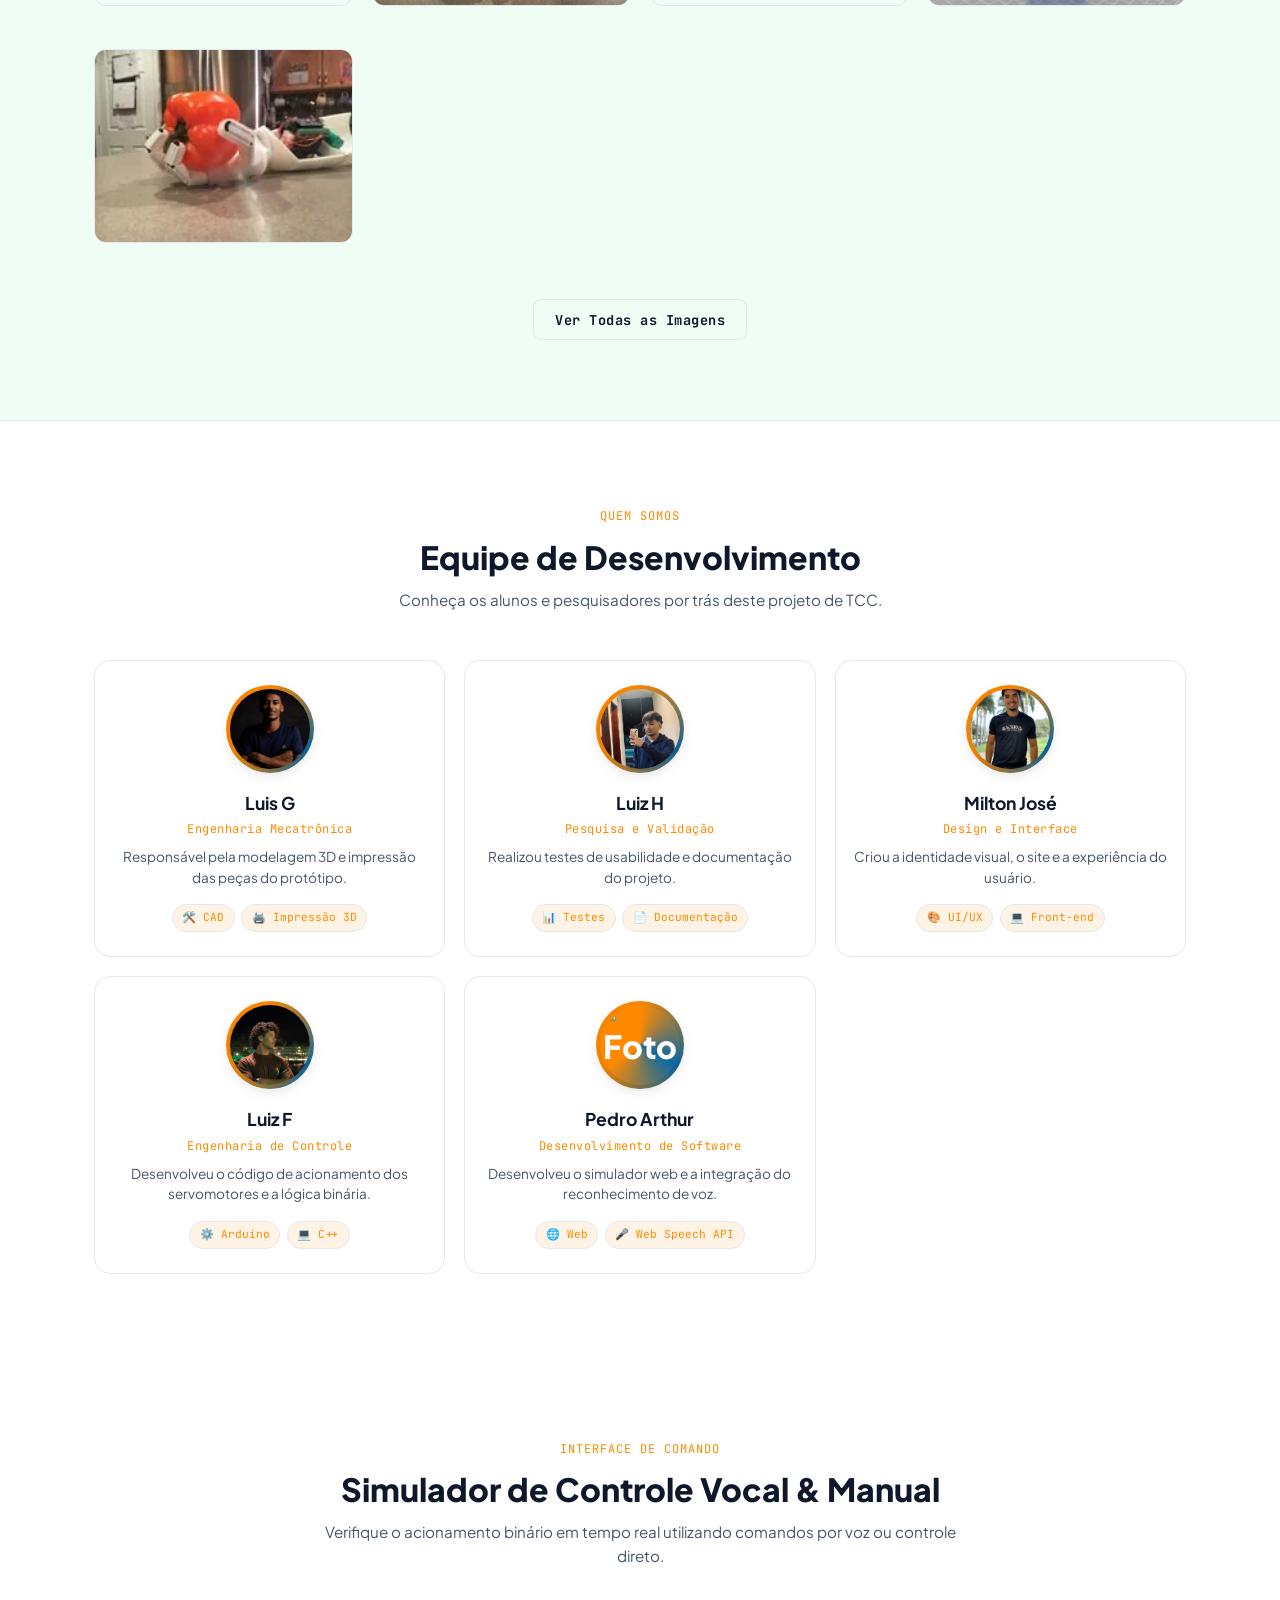
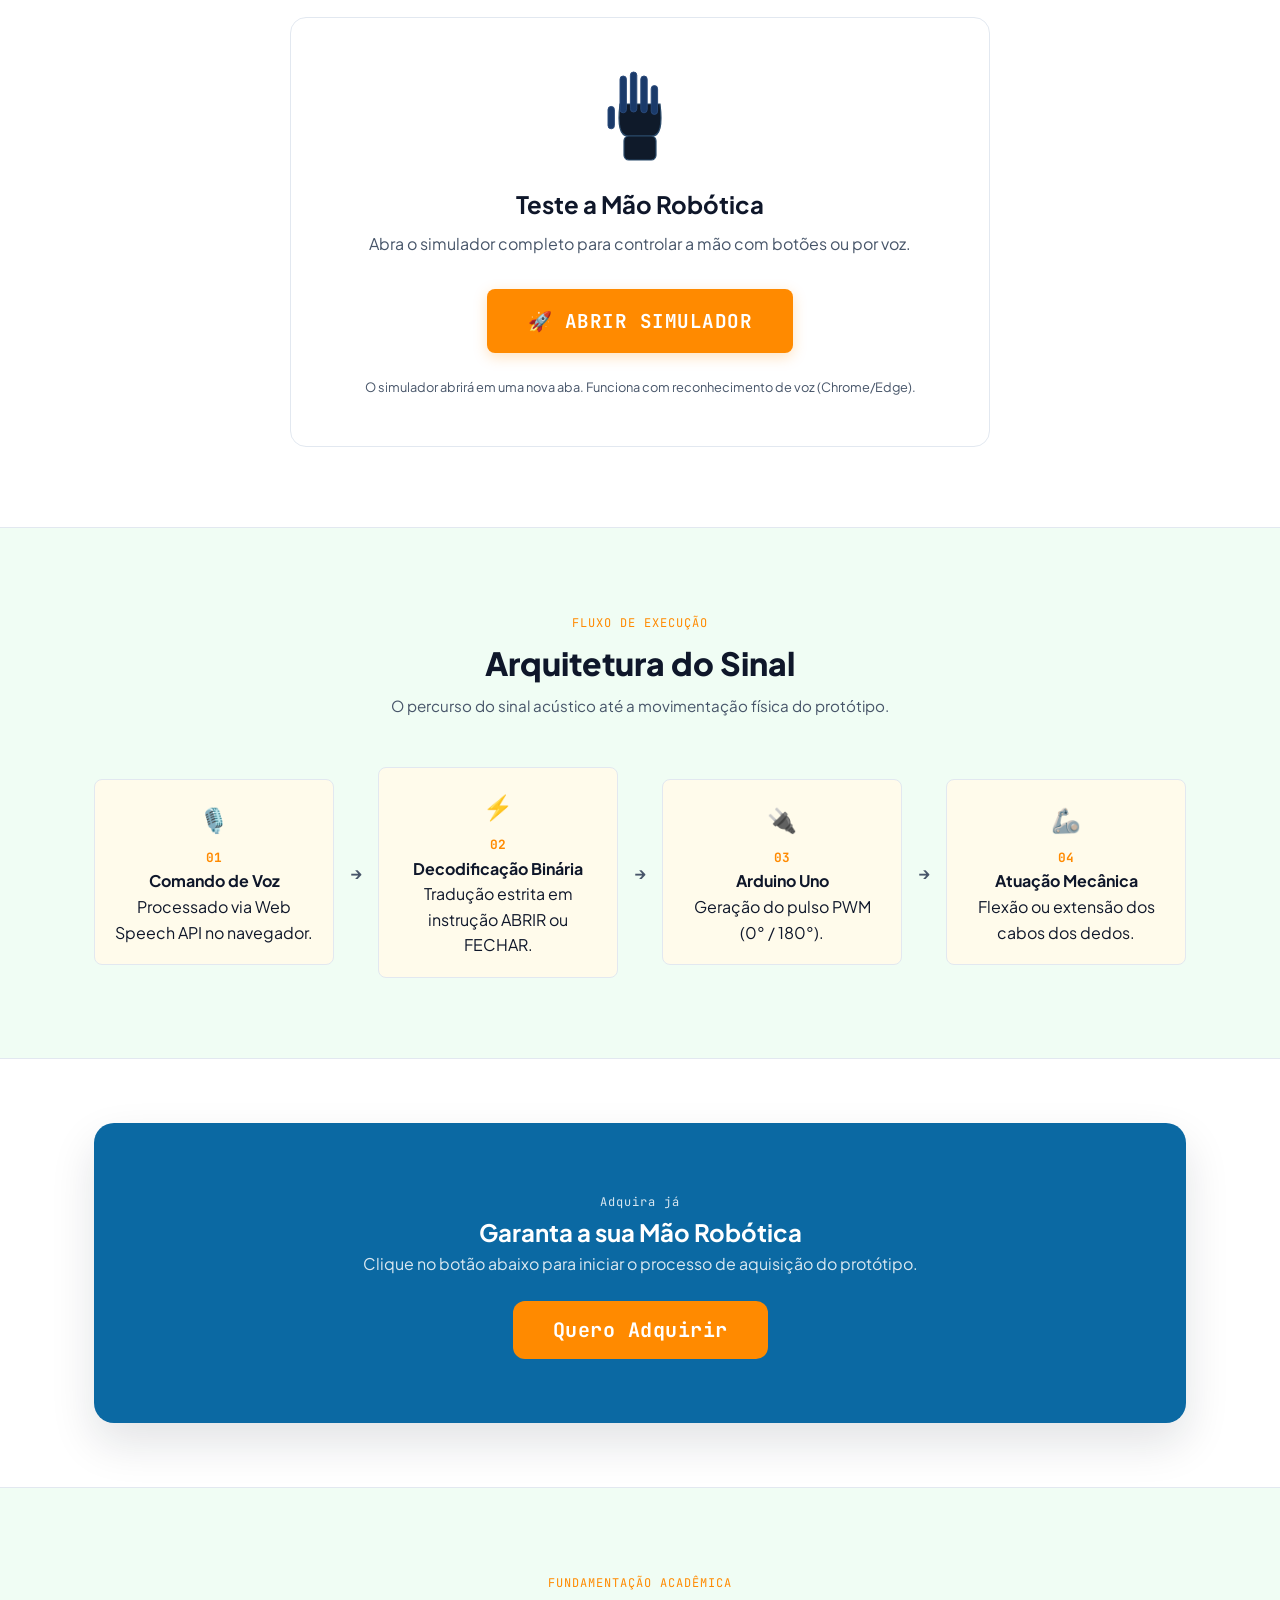
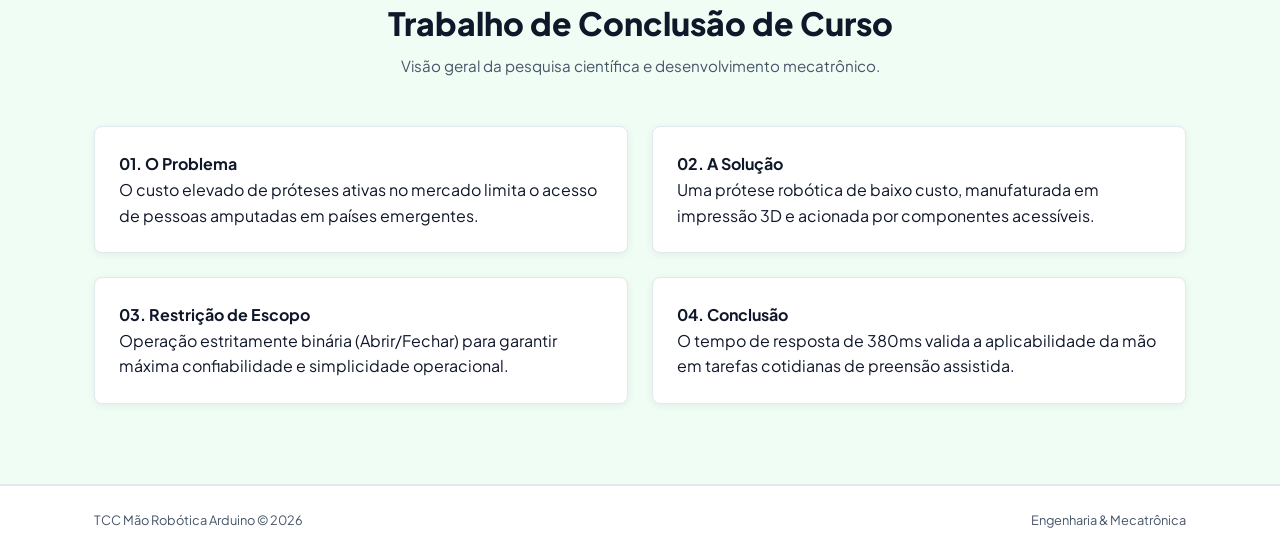
==== commit 41edb8e7: "Update index.html" ====
--- a/index.html
+++ b/index.html
@@ -561,7 +561,7 @@
           <div class="team-card" data-tilt>
             <div class="team-avatar-ring">
               <div class="team-avatar">
-                <img src="pedro.jpeg" alt="Foto de Pedro Arthur" style="width:100%; height:100%; object-fit:cover; border-radius:inherit; display:block;" />
+                <img src="WhatsApp Image 2026-11-26 at 16.41.25.jpeg" alt="Foto de Pedro Arthur" style="width:100%; height:100%; object-fit:cover; border-radius:inherit; display:block;" />
               </div>
             </div>
             <h3>Pedro Arthur</h3>
@@ -837,4 +837,4 @@
     }
   </script>
 </body>
-</html>+</html>
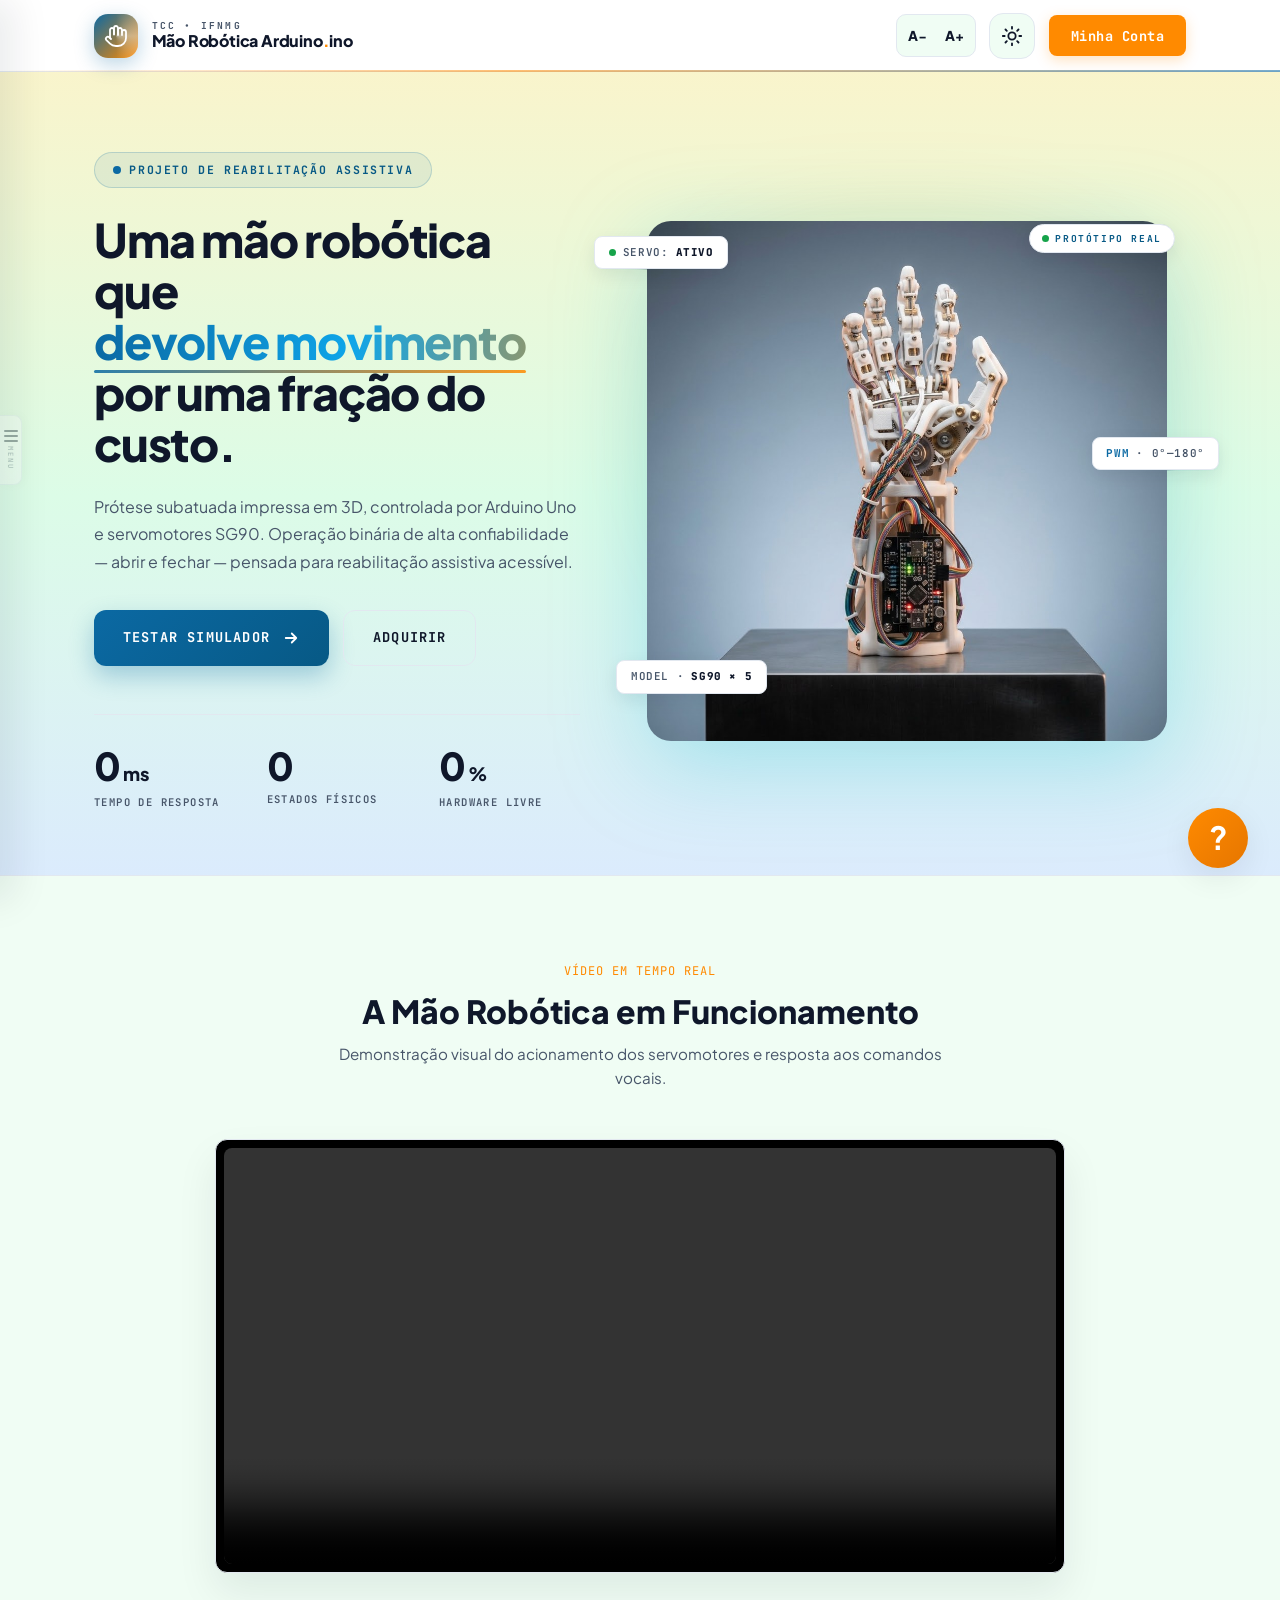
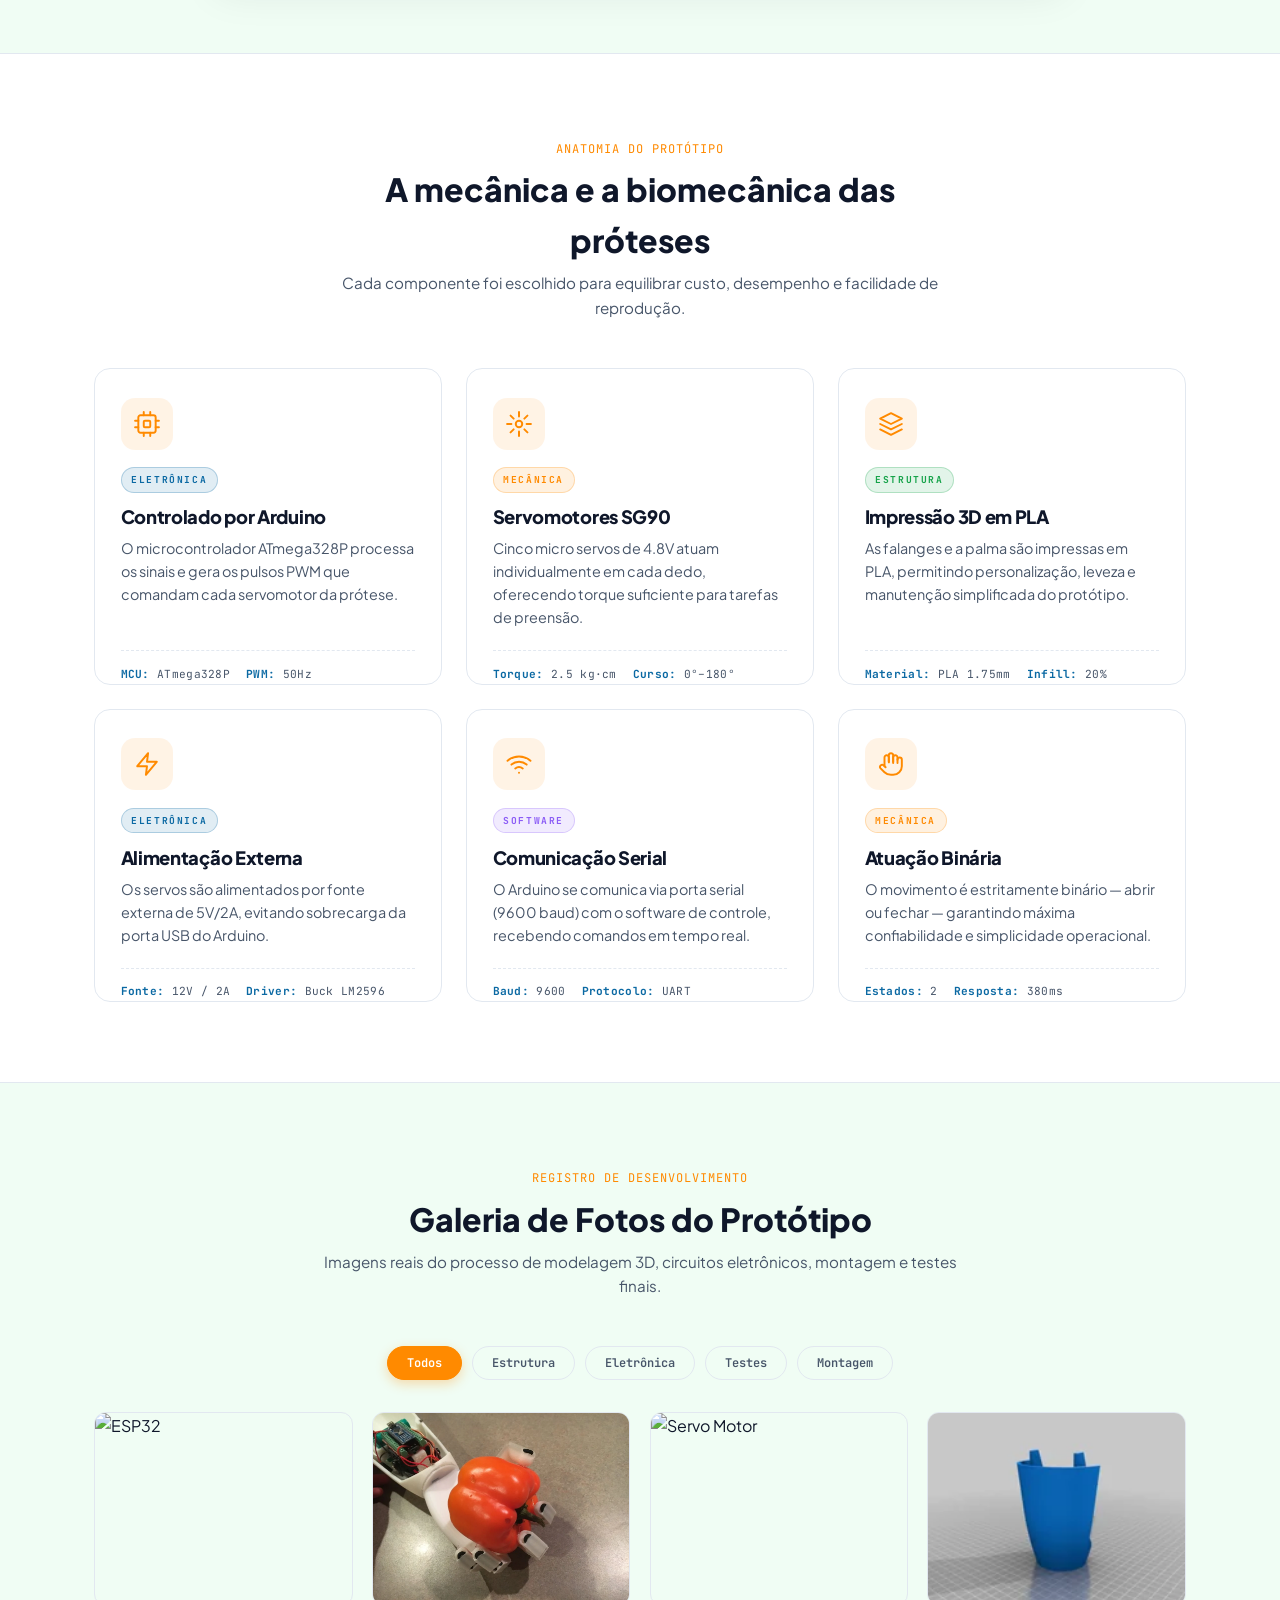
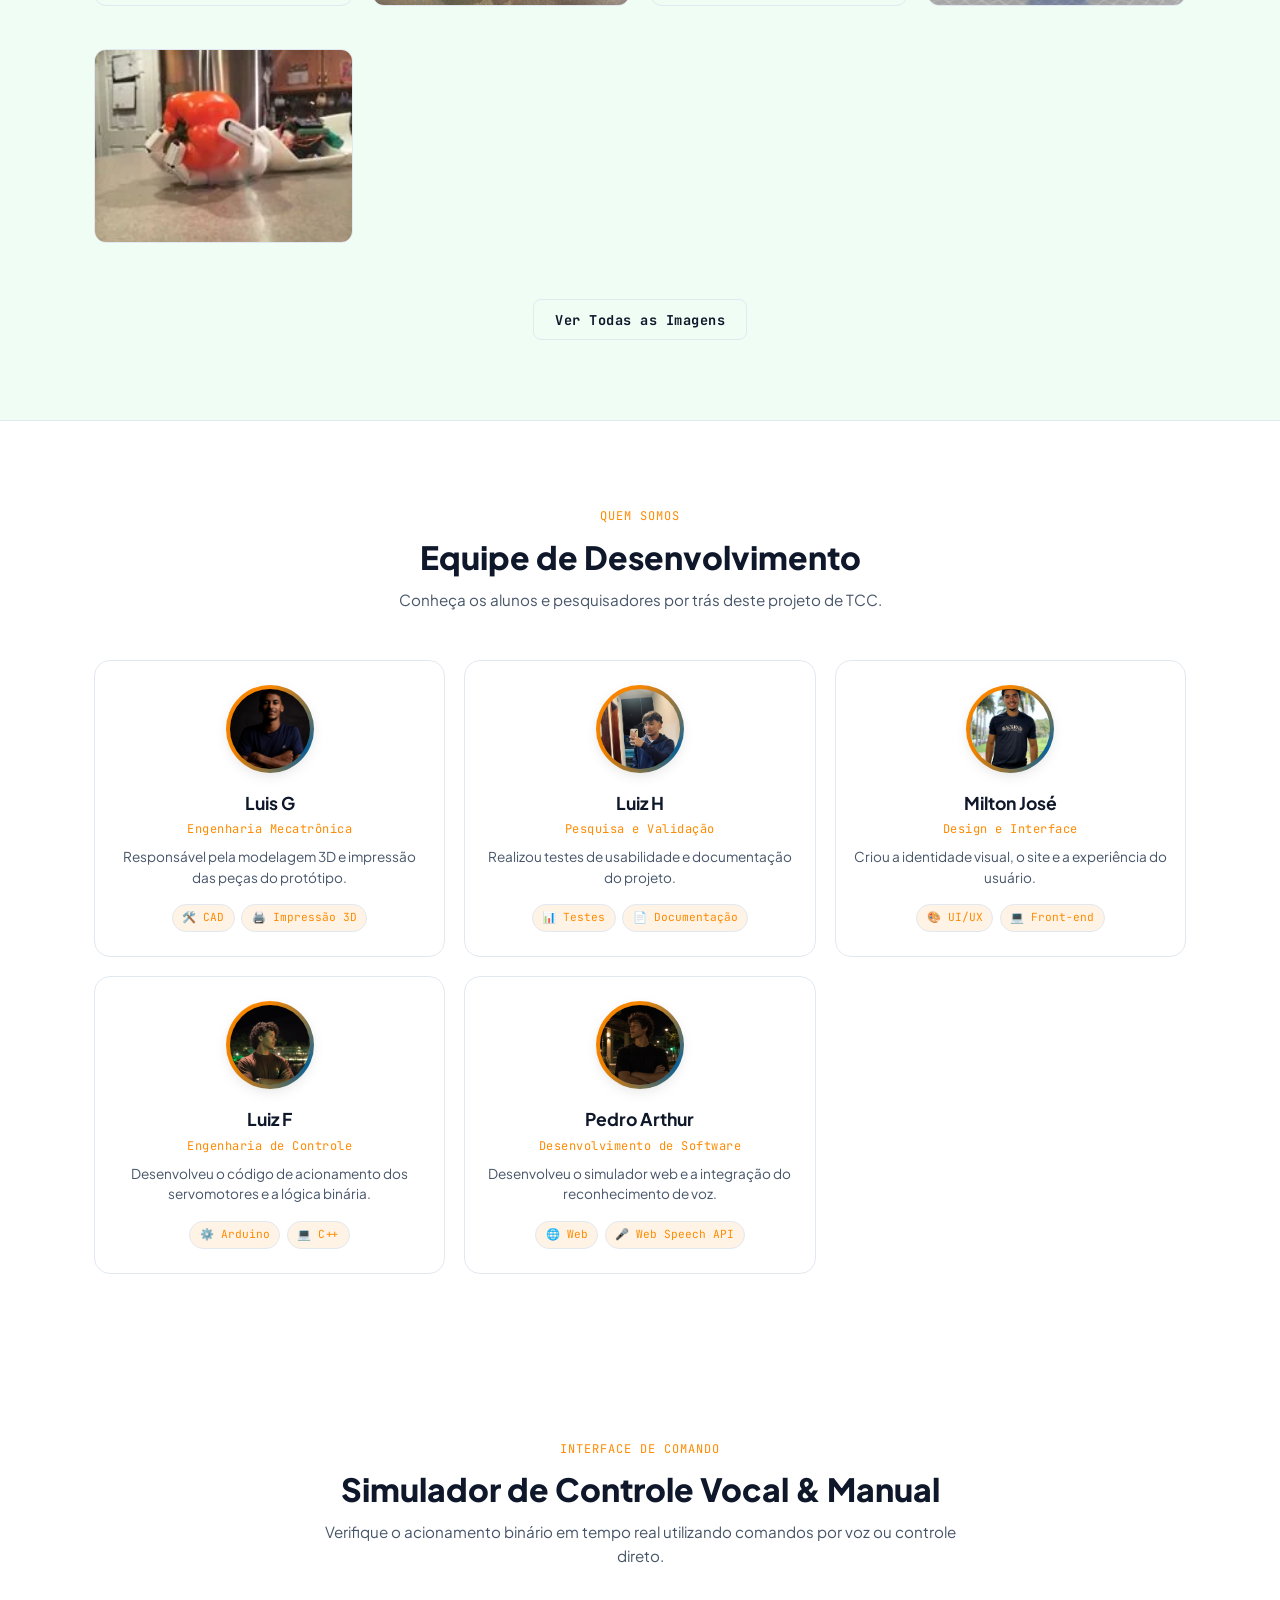
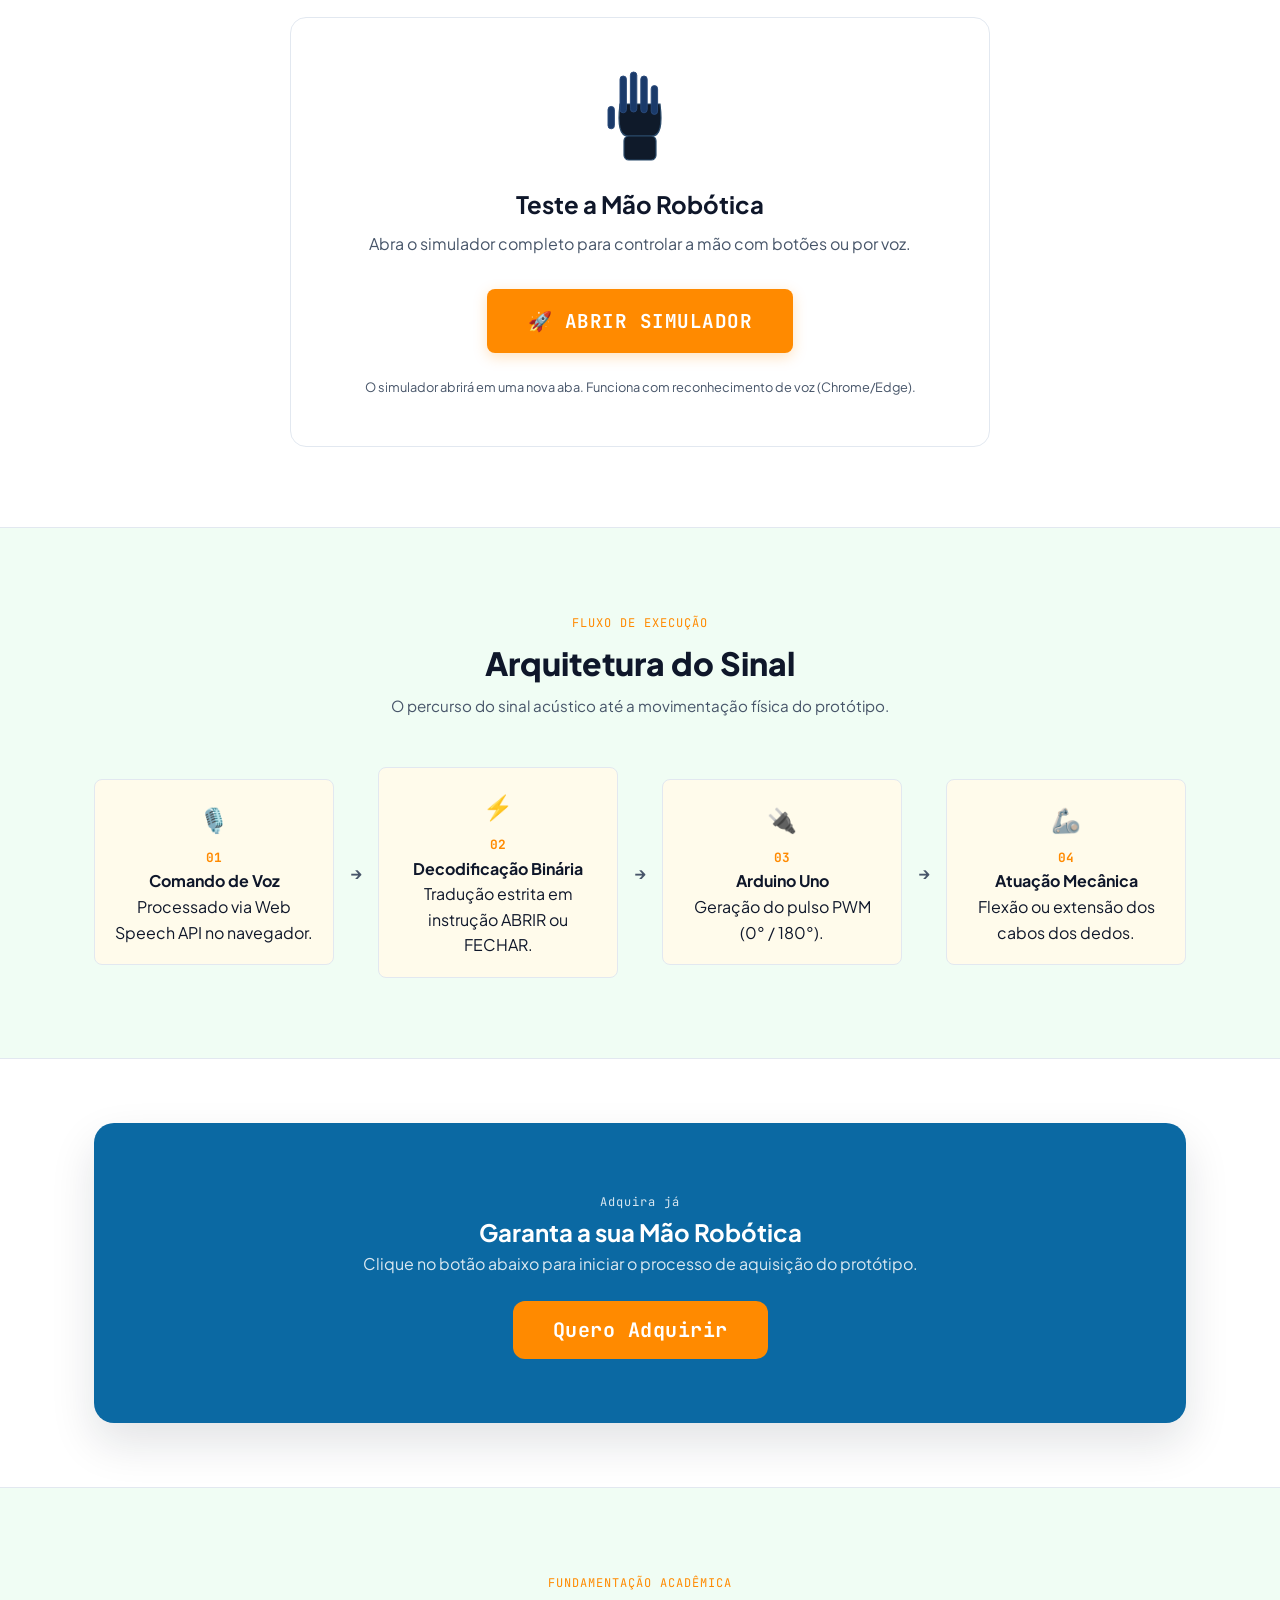
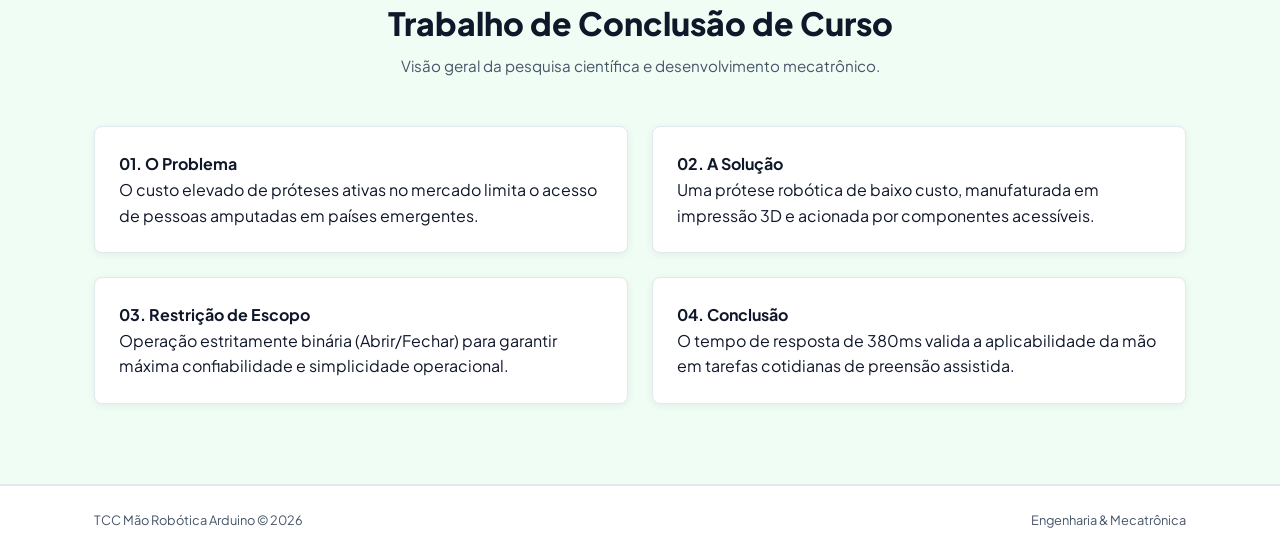
==== commit 61bdeeb7: "Update index.html" ====
--- a/index.html
+++ b/index.html
@@ -5,7 +5,7 @@
   <meta name="viewport" content="width=device-width, initial-scale=1.0" />
   <title>TCC | Mão Robótica Controlada por Arduino</title>
 
-  <!-- ✅ Aplica o tamanho de fonte salvo ANTES da renderização (evita flash) -->
+  <!-- aaaaaaaaaaaaaaa✅ Aplica o tamanho de fonte salvo ANTES da renderização (evita flash) -->
   <script>
     (function() {
       var sizes = [14, 16, 18, 20, 22];
